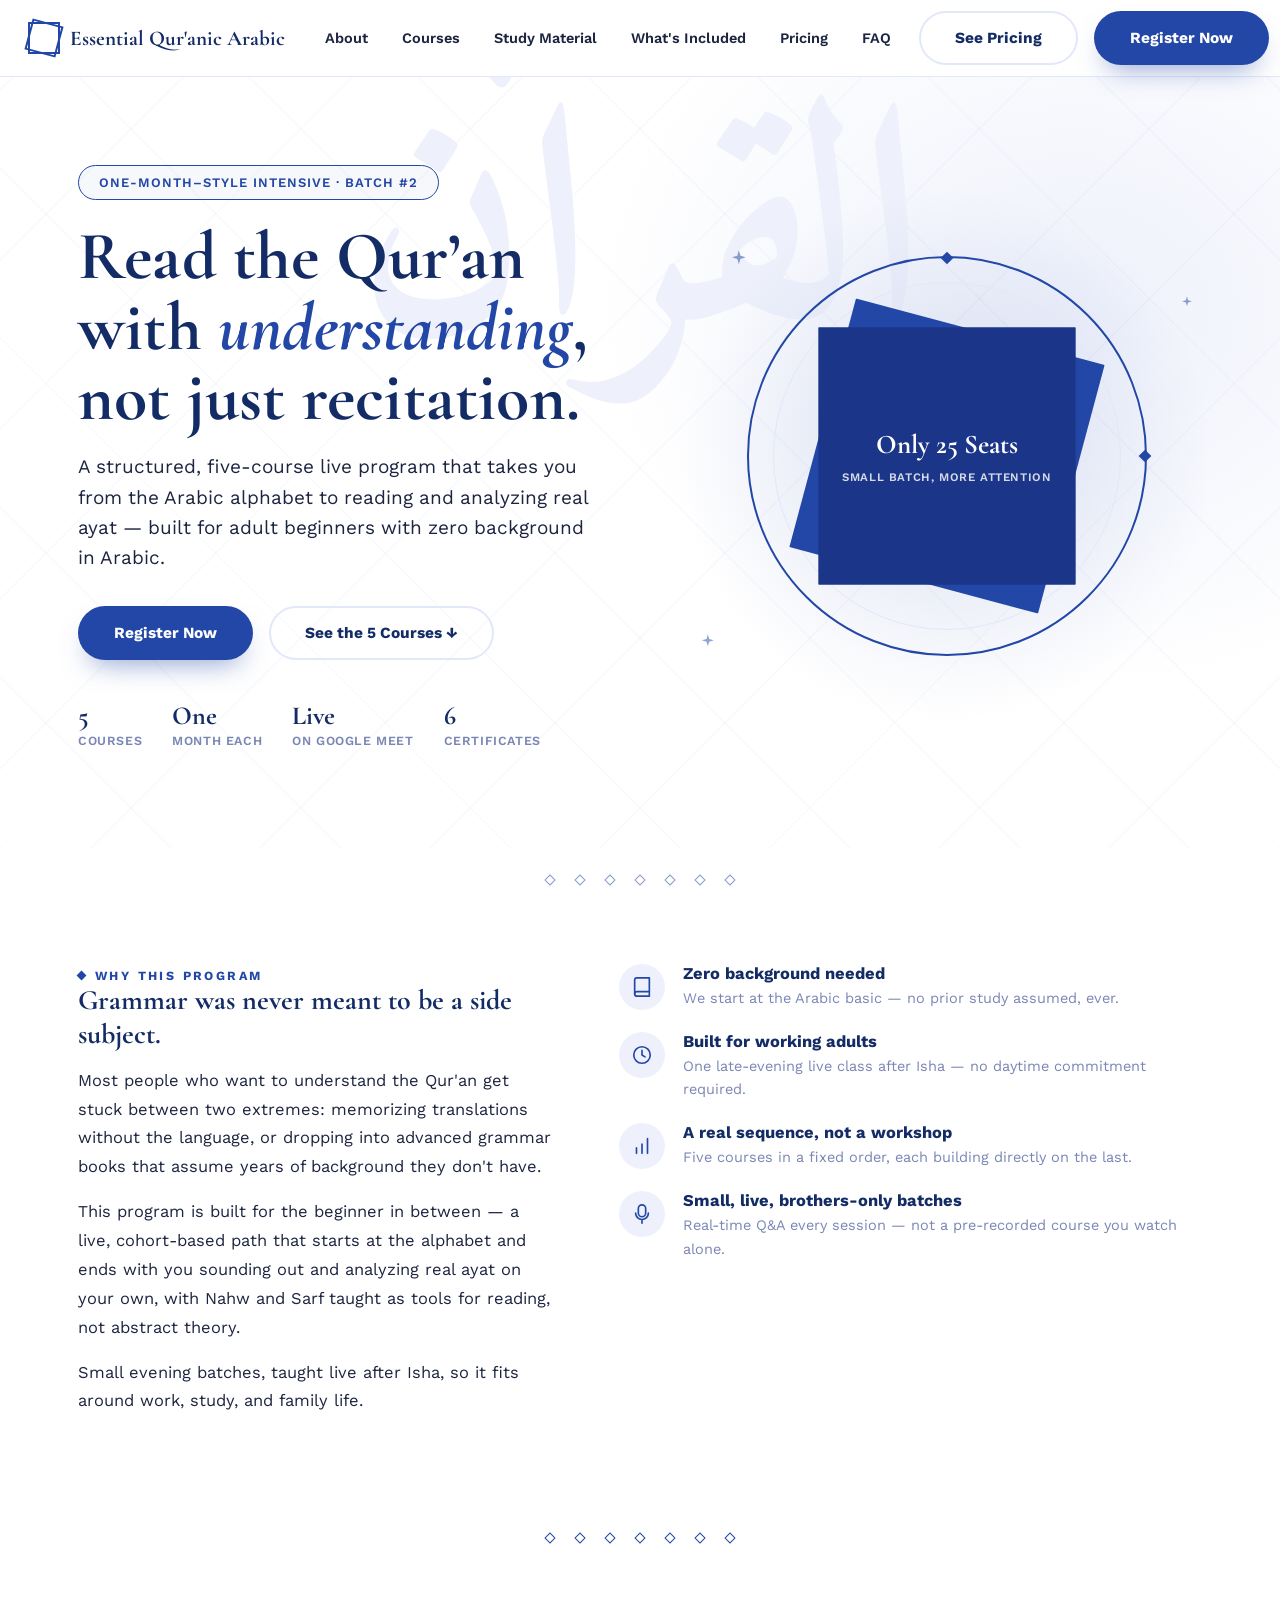
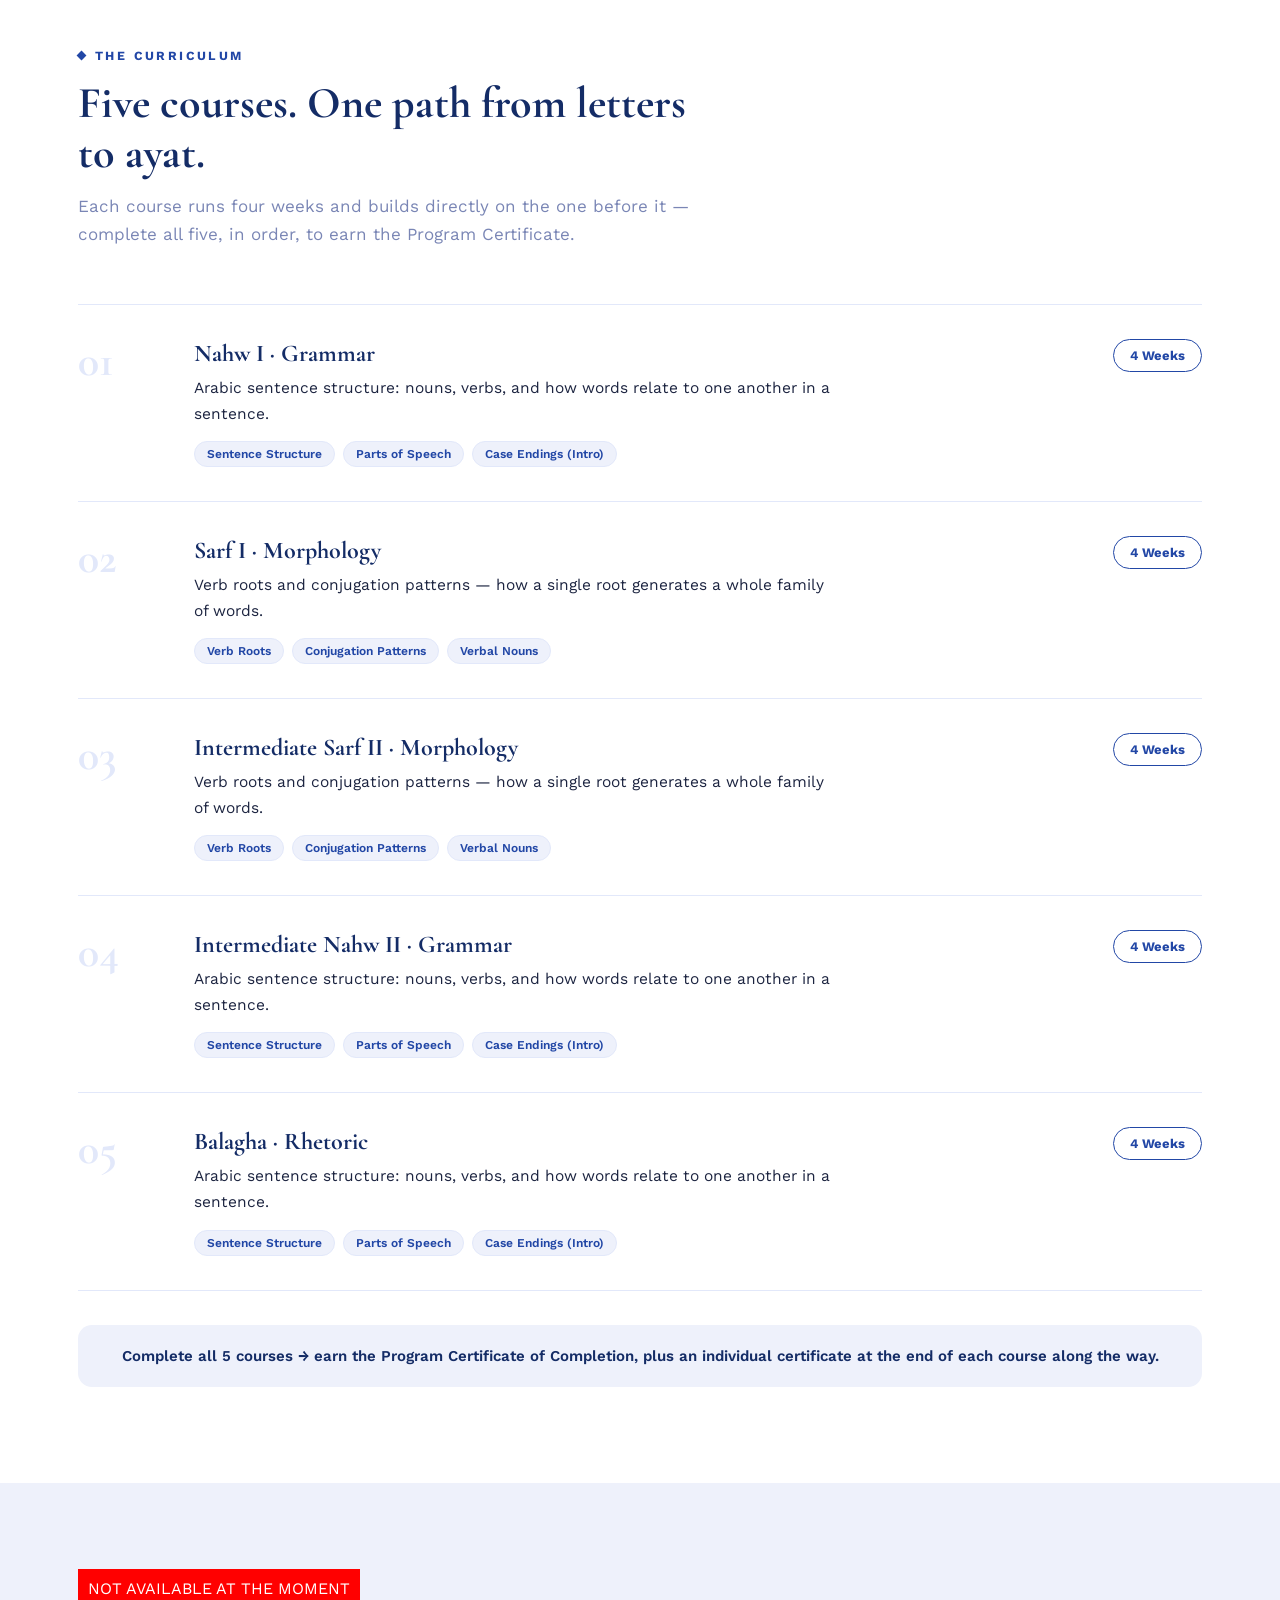
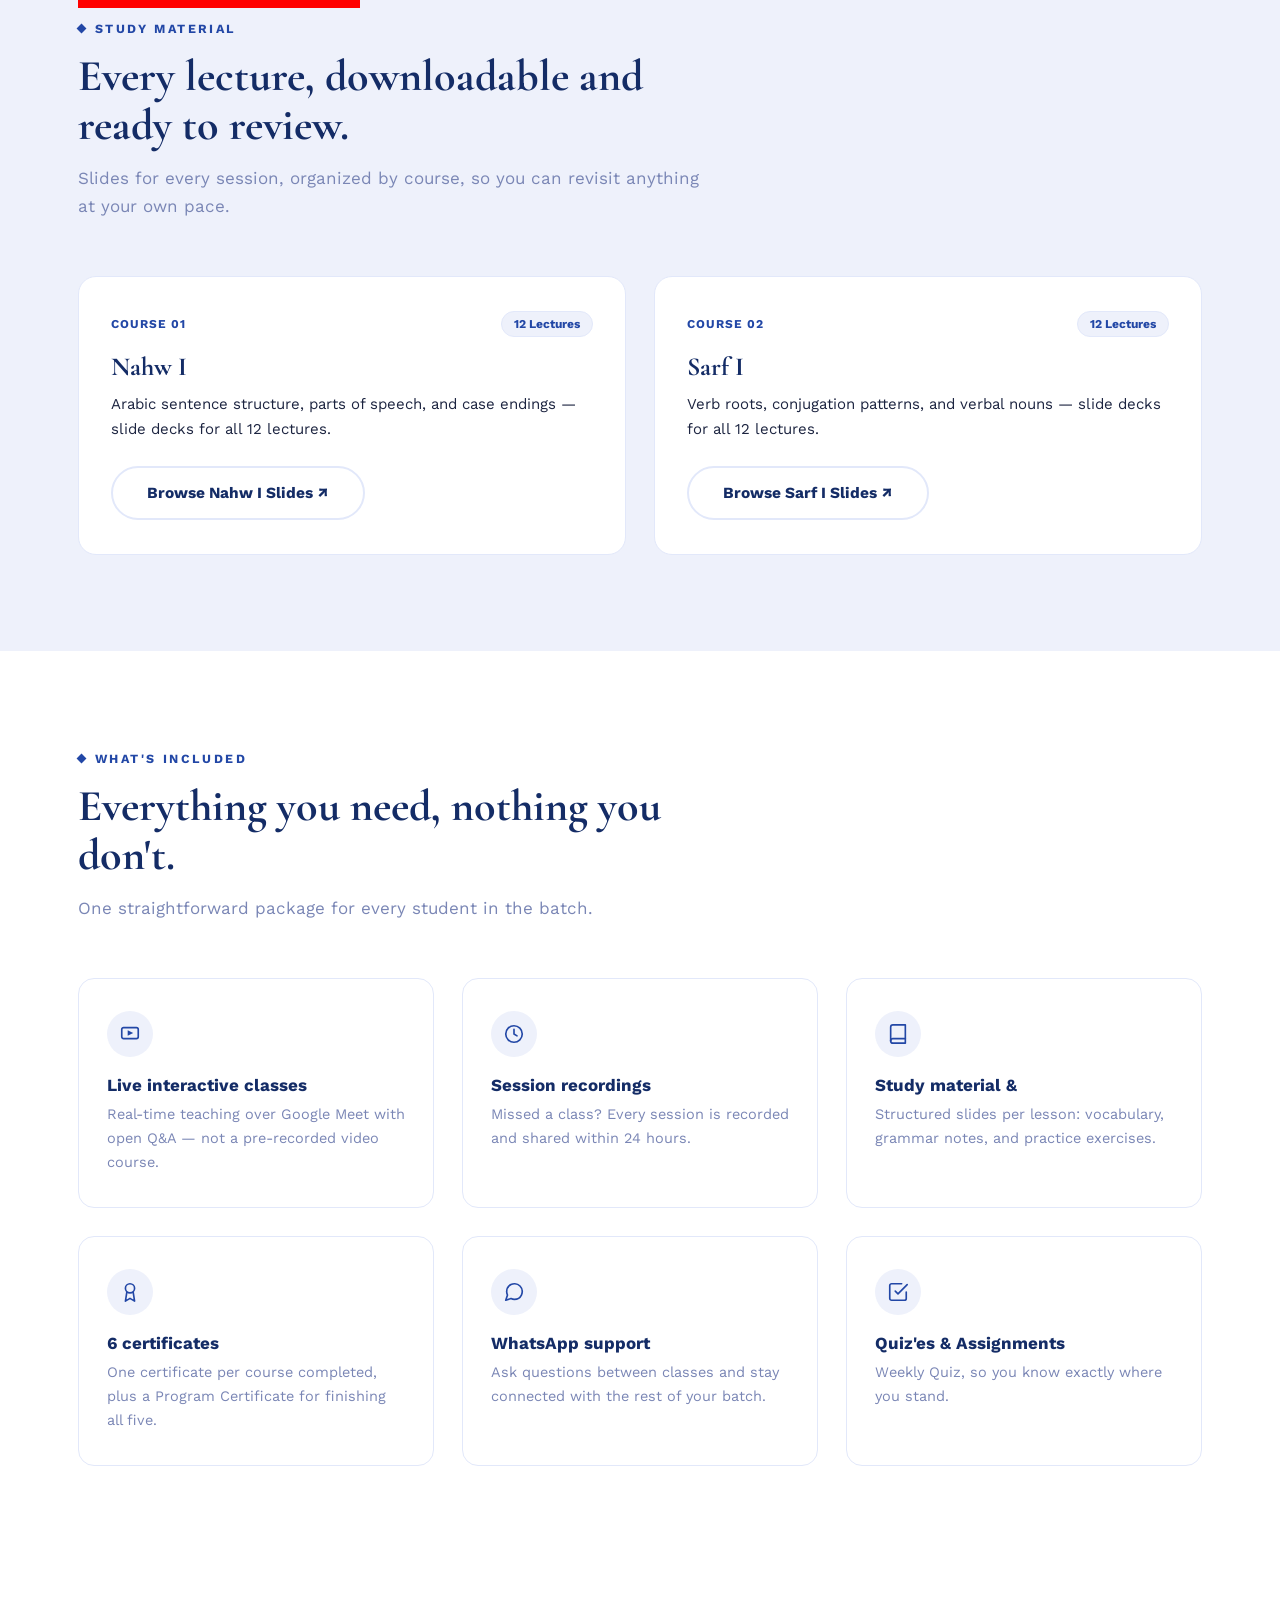
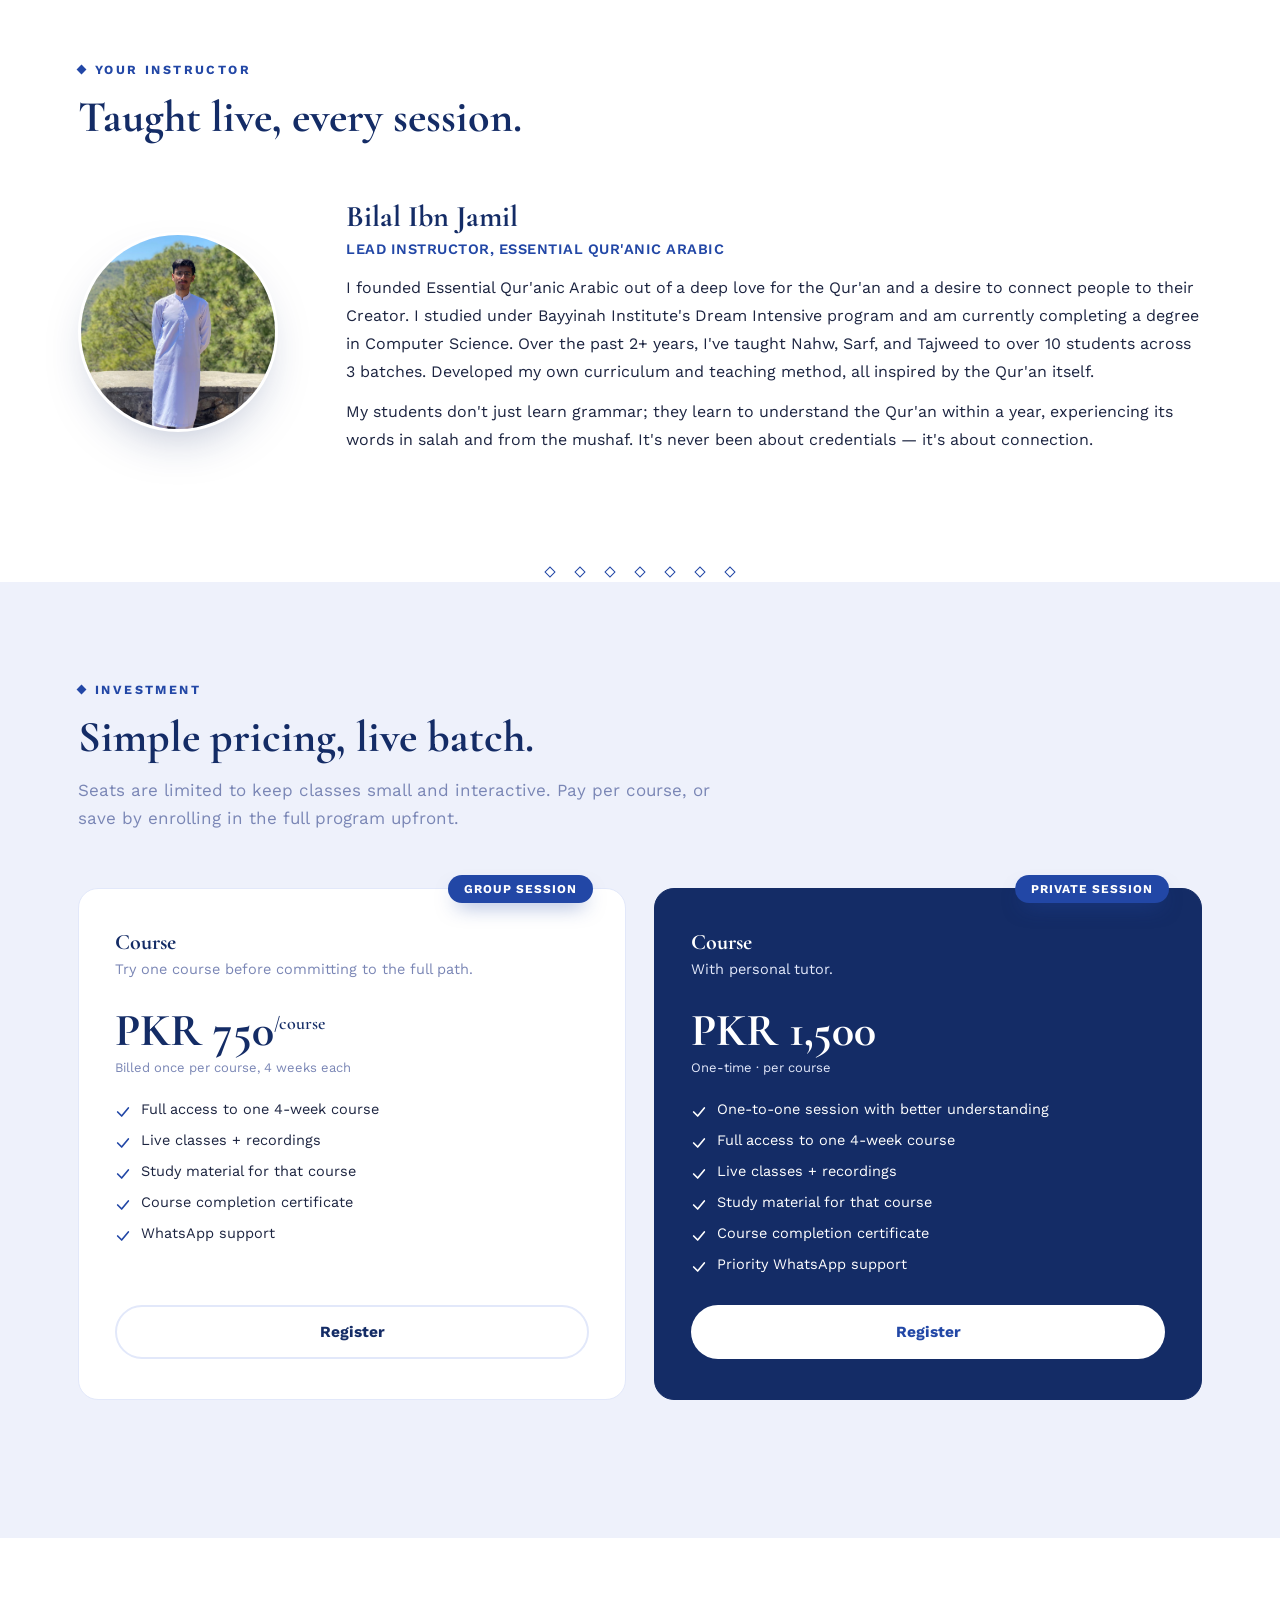
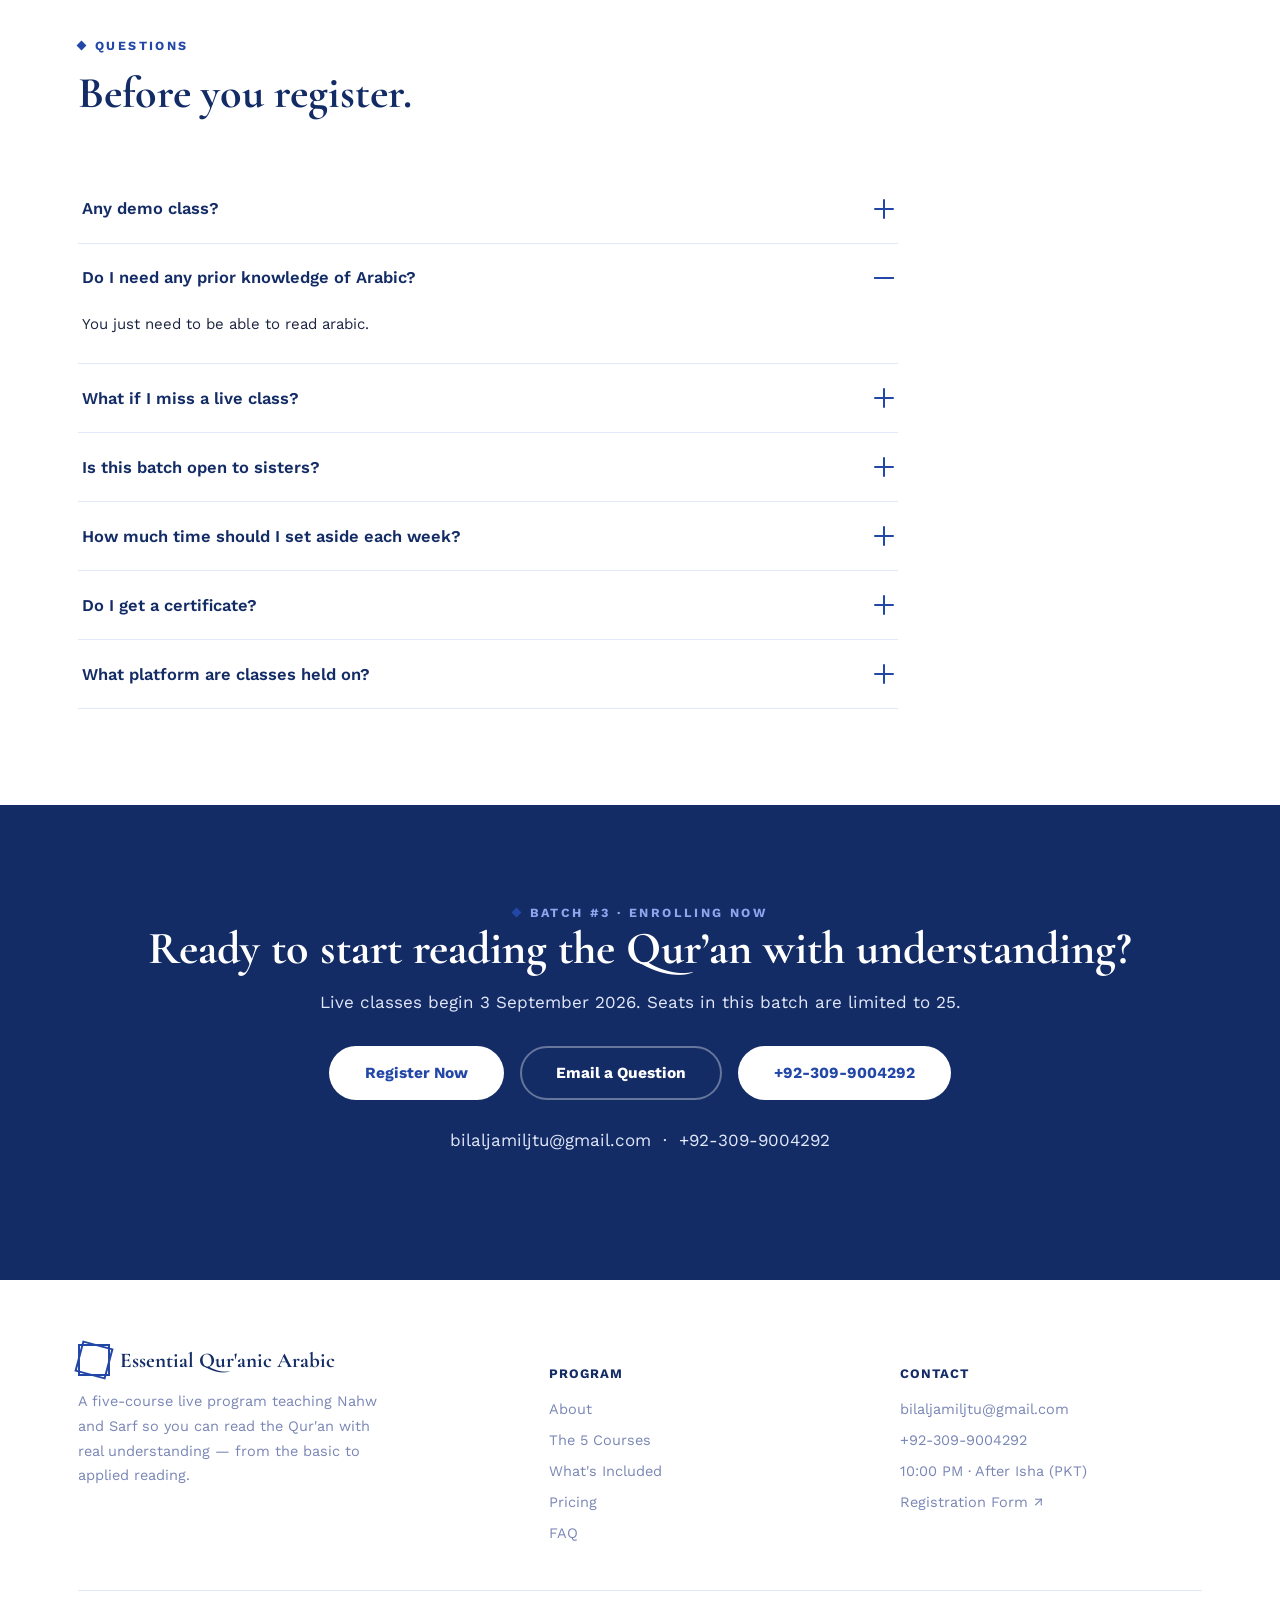
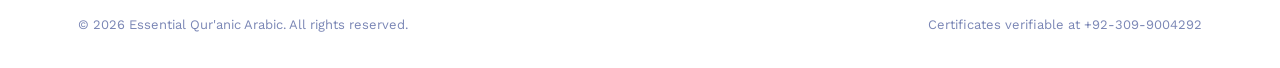
==== index.html @ d8ac1c14 "version 1.55" ====
<!doctype html>
<html lang="en">
<head>
<meta charset="UTF-8">
<meta name="viewport" content="width=device-width, initial-scale=1">
<title>Essential Qur'anic Arabic</title>
<meta name="description" content="A structured, five-course live program that takes adult beginners from the Arabic alphabet to reading and understanding the Qur'an. Nahw, Sarf, vocabulary, and applied reading — 10 weeks, brothers only, evening classes.">
<style>
@import url('https://fonts.googleapis.com/css2?family=Cormorant+Garamond:ital,wght@0,500;0,600;0,700;1,500;1,600&family=Work+Sans:wght@400;500;600;700;800&family=Amiri:wght@700&display=swap');

:root{
  --blue:#2247A6;
  --blue-hover:#1B3688;
  --blue-deep:#142C66;
  --blue-tint:#EEF1FB;
  --blue-tint2:#E2E8FA;
  --ink:#1C2440;
  --muted:#7A86B5;
  --white:#FFFFFF;

  --bg:#FFFFFF;
  --bg-soft:#EEF1FB;
  --border:#E2E8FA;
  --card:#FFFFFF;
  --heading:#142C66;
  --watermark:#EEF1FB;
  --nav-bg:rgba(255,255,255,.88);
  --texture:rgba(34,71,166,.05);

  --serif:'Cormorant Garamond', serif;
  --sans:'Work Sans', sans-serif;
  --arabic:'Amiri', serif;
  --maxw:1180px;
}

:root[data-theme="dark"]{
  --blue:#5B82E0;
  --blue-hover:#7398EA;
  --ink:#D7D9E3;
  --muted:#8B90A3;

  --bg:#16181F;
  --bg-soft:#1C1F29;
  --border:#2C303C;
  --card:#1C1F29;
  --heading:#F4F6FB;
  --watermark:rgba(255,255,255,.03);
  --nav-bg:rgba(20,22,28,.85);
  --texture:rgba(91,130,224,.08);
}

*, *::before, *::after{ box-sizing:border-box; }
html{ scroll-behavior:smooth; }
body{
  margin:0;
  font-family:var(--sans);
  color:var(--ink);
  background:var(--bg);
  -webkit-font-smoothing:antialiased;
  transition:background-color .35s ease, color .35s ease;
}
img,svg{ display:block; max-width:100%; }
a{ color:inherit; text-decoration:none; }
ul{ list-style:none; margin:0; padding:0; }
h1,h2,h3,h4{ font-family:var(--serif); font-weight:700; color:var(--heading); margin:0; }
p{ margin:0; }
.wrap{ max-width:var(--maxw); margin:0 auto; padding:0 28px; }
:focus-visible{ outline:2.5px solid var(--blue); outline-offset:3px; }

@media (prefers-reduced-motion: reduce){
  *{ animation-duration:0.01ms !important; animation-iteration-count:1 !important; transition-duration:0.01ms !important; scroll-behavior:auto !important; }
}

/* ---------- reveal-on-scroll ---------- */
.reveal{ opacity:0; transform:translateY(22px); transition:opacity .7s ease, transform .7s ease; }
.reveal.in{ opacity:1; transform:none; }

/* ---------- eyebrow / section labels ---------- */
.eyebrow{
  display:inline-flex; align-items:center; gap:10px;
  font-family:var(--sans); font-weight:700; font-size:12.5px;
  letter-spacing:2.4px; text-transform:uppercase; color:var(--blue);
}
.eyebrow::before{ content:''; width:7px; height:7px; background:var(--blue); transform:rotate(45deg); flex:0 0 auto; }

/* ---------- diamond divider chain (brand motif) ---------- */
.chain{ display:flex; justify-content:center; gap:22px; padding:6px 0; opacity:.55; }
.chain span{ width:8px; height:8px; border:1.4px solid var(--blue); transform:rotate(45deg); flex:0 0 auto; }

/* ---------- buttons ---------- */
.btn{
  display:inline-flex; align-items:center; justify-content:center; gap:8px;
  font-family:var(--sans); font-weight:700; font-size:15.5px;
  padding:16px 34px; border-radius:999px; cursor:pointer;
  border:2px solid transparent; transition:transform .18s ease, box-shadow .18s ease, background .18s ease, color .18s ease;
  white-space:nowrap;
}
.btn-primary{ background:var(--blue); color:var(--white); box-shadow:0 14px 28px -12px rgba(34,71,166,.55); }
.btn-primary:hover{ background:var(--blue-hover); transform:translateY(-2px); box-shadow:0 18px 34px -12px rgba(34,71,166,.65); }
.btn-ghost{ background:transparent; color:var(--heading); border-color:var(--border); }
.btn-ghost:hover{ border-color:var(--blue); background:var(--bg-soft); }
.btn-light{ background:var(--white); color:var(--blue); }
.btn-light:hover{ transform:translateY(-2px); box-shadow:0 14px 28px -12px rgba(0,0,0,.25); }

/* ---------- Kaaba icon (brand mark) ---------- */
.brand-mark{ width:32px; height:32px; position:relative; flex:0 0 auto; }
.brand-mark .sq{ position:absolute; inset:0; border:2px solid var(--blue); }
.brand-mark .sq.r{ transform:rotate(105deg); }

/* ---------- theme toggle ---------- */
.theme-toggle{
  position:relative; width:52px; height:28px; border-radius:999px; flex:0 0 auto;
  background:var(--bg-soft); border:1.5px solid var(--border); cursor:pointer; padding:0;
}
.theme-toggle .knob{
  position:absolute; top:2px; left:2px; width:20px; height:20px; border-radius:50%;
  background:var(--blue); transition:transform .25s ease, background .25s ease;
  display:flex; align-items:center; justify-content:center;
}
.theme-toggle .knob svg{ width:12px; height:12px; color:var(--white); }
:root[data-theme="dark"] .theme-toggle .knob{ transform:translateX(24px); }
.theme-toggle .icon-moon{ display:none; }
:root[data-theme="dark"] .theme-toggle .icon-sun{ display:none; }
:root[data-theme="dark"] .theme-toggle .icon-moon{ display:block; }

/* ================= NAV ================= */
.nav{
  position:sticky; top:0; z-index:100;
  background:var(--nav-bg); backdrop-filter:blur(10px);
  border-bottom:1px solid var(--border);
  transition:background-color .35s ease, border-color .35s ease;
}
.nav-inner{ display:flex; align-items:center; justify-content:space-between; gap:28px; height:76px; }
.brand{ display:flex; align-items:center; gap:10px; font-family:var(--serif); font-weight:700; font-size:21px; color:var(--heading); white-space:nowrap; flex:0 0 auto; }
.nav-links{ display:flex; align-items:center; gap:34px; margin-left:12px; }
.nav-links a{ font-weight:600; font-size:14.5px; color:var(--ink); position:relative; padding:4px 0; white-space:nowrap; flex:0 0 auto; }
.nav-links a::after{ content:''; position:absolute; left:0; right:100%; bottom:-2px; height:2px; background:var(--blue); transition:right .22s ease; }
.nav-links a:hover::after{ right:0; }
.nav-links a.red2::after {
  background: red; }

.nav-cta{ display:flex; align-items:center; gap:16px; }
.nav .wrap{ max-width:1320px; }
.nav-toggle{ display:none; }
.mobile-menu{ display:none; }

@media (max-width: 1120px){
  .nav-links{ display:none; }
  .nav-cta .btn-ghost{ display:none; }
  .nav-cta .btn-primary{ display:none; }
  .brand{ font-size:17px; }
  .brand-mark{ width:24px; height:24px; }
  .nav-toggle{
    display:flex; flex-direction:column; gap:5px; background:none; border:none; cursor:pointer; padding:8px;
  }
  .nav-toggle span{ width:22px; height:2px; background:var(--heading); }
  .mobile-menu{
    flex-direction:column; gap:2px; padding:10px 0 22px;
    border-top:1px solid var(--border);
  }
  .mobile-menu.open{ display:flex; }
  .mobile-menu a{ padding:12px 4px; font-weight:600; font-size:15px; border-bottom:1px solid var(--border); color:var(--ink); }
  .mobile-menu .btn{ margin-top:12px; width:100%; }
}

@media (max-width: 480px){
  .medallion-wrap{ height:250px; }
  .medallion{ width:220px; height:220px; }
  .nav-inner{ height:64px; }
}

/* ================= HERO ================= */
.hero{ position:relative; overflow:hidden; padding:88px 0 100px; }
.hero-bg{
  position:absolute; inset:0; z-index:-2;
  background:
    radial-gradient(ellipse 780px 620px at 84% 30%, var(--bg-soft) 0%, var(--bg) 62%),
    linear-gradient(180deg, var(--bg) 0%, var(--bg) 100%);
  transition:background-color .35s ease;
}
.hero-texture{
  position:absolute; inset:0; z-index:-1; opacity:.5;
  background-image:
    repeating-linear-gradient(45deg, var(--texture) 0 2px, transparent 2px 120px),
    repeating-linear-gradient(-45deg, var(--texture) 0 2px, transparent 2px 120px);
}
.hero-ar{
  position:absolute; top:2%; left:0; right:0; text-align:center; z-index:-1;
  font-family:var(--arabic); font-weight:700; font-size:min(24vw,300px);
  color:var(--watermark); user-select:none; pointer-events:none; line-height:1;
}
.hero-grid{ display:grid; grid-template-columns:1.05fr .95fr; gap:50px; align-items:center; }
.hero-pill{
  display:inline-flex; align-items:center; gap:10px; padding:9px 20px;
  border:1.5px solid var(--blue); border-radius:999px; background:rgba(34,71,166,.04);
  font-weight:600; font-size:13px; letter-spacing:1px; color:var(--blue); text-transform:uppercase;
}
.hero h1{ font-size:clamp(40px,5.6vw,68px); line-height:1.04; margin:22px 0 18px; letter-spacing:.2px; }
.hero h1 em{ font-style:italic; color:var(--blue); }
.hero-sub{ font-size:19px; line-height:1.6; color:var(--ink); max-width:520px; margin-bottom:32px; }
.hero-actions{ display:flex; gap:16px; flex-wrap:wrap; margin-bottom:40px; }
.hero-stats{ display:flex; gap:30px; flex-wrap:wrap; }
.hero-stats div{ display:flex; flex-direction:column; gap:2px; }
.hero-stats strong{ font-family:var(--serif); font-size:26px; color:var(--heading); }
.hero-stats span{ font-size:12.5px; color:var(--muted); font-weight:600; letter-spacing:.6px; text-transform:uppercase; }

/* ---- hero medallion (signature element) ---- */
.medallion-wrap{ position:relative; display:flex; align-items:center; justify-content:center; height:440px; }
.medallion{ position:relative; width:400px; height:400px; }
.med-glow{ position:absolute; inset:-70px; border-radius:50%; background:radial-gradient(circle, rgba(34,71,166,.14) 0%, rgba(34,71,166,0) 70%); }
.med-ring-outer{ position:absolute; inset:0; border-radius:50%; border:2.5px solid var(--blue); animation:spin 60s linear infinite; }
.med-ring-outer::before, .med-ring-outer::after{
  content:''; position:absolute; width:9px; height:9px; background:var(--blue); transform:translate(-50%,-50%) rotate(45deg);
}
.med-ring-outer::before{ top:0; left:50%; }
.med-ring-outer::after{ top:50%; left:100%; }
.med-ring-inner{ position:absolute; inset:26px; border-radius:50%; border:1.5px solid var(--border); }
.med-star{  position:absolute; inset:18px; }
.med-star .sq{ transform:rotate(60deg); position:absolute; inset:0; background:var(--blue); clip-path:polygon(50% 0%,100% 50%,50% 100%,0% 50%); }
.med-star .sq.r2{ transform:rotate(45deg); background-color: #1B3688; }
.med-badge{
  position:absolute; inset:0; z-index:2; display:flex; flex-direction:column; align-items:center; justify-content:center;
  text-align:center; padding:0 70px; pointer-events:none;
}
.med-badge-num{ font-family:var(--serif); font-weight:700; font-size:27px; color:#FFFFFF; line-height:1.18; }
.med-badge-sub{ font-family:var(--sans); font-weight:600; font-size:11.5px; letter-spacing:.6px; color:rgba(255,255,255,.82); margin-top:9px; text-transform:uppercase; }
.med-core{
  position:absolute; inset:64px; border-radius:50%; background:var(--blue-deep);
  border:3px solid var(--white); box-shadow:0 20px 45px -15px rgba(20,44,102,.5); overflow:hidden;
}
.crescent-outer{ position:absolute; width:40%; height:40%; border-radius:50%; background:var(--white); top:12.5%; left:49%; }
.crescent-cut{ position:absolute; width:40%; height:40%; border-radius:50%; background:var(--blue-deep); top:11%; left:59%; }
.med-book{ position:absolute; bottom:15%; left:50%; transform:translateX(-50%); width:65%; height:24%; }
.med-book .page{ position:absolute; top:0; width:50%; height:100%; background:var(--white); }
.med-book .page.left{ left:0; clip-path:polygon(100% 0%,100% 100%,8% 100%,0% 16%); }
.med-book .page.right{ right:0; background:var(--blue-tint2); clip-path:polygon(0% 0%,0% 100%,92% 100%,100% 16%); }
.med-book .spine{ position:absolute; left:50%; top:0; width:2px; height:100%; background:var(--blue-deep); transform:translateX(-50%); }
.med-book .ln{ position:absolute; height:1.6px; background:var(--blue); opacity:.5; }
@keyframes spin{ to{ transform:rotate(360deg); } }
.sparkle{ position:absolute; background:var(--blue); opacity:.5; clip-path:polygon(50% 0%,61% 39%,100% 50%,61% 61%,50% 100%,39% 61%,0% 50%,39% 39%); }

@media (max-width: 980px){
  .hero-grid{ grid-template-columns:1fr; }
  .medallion-wrap{ height:320px; order:-1; }
  .medallion{ width:280px; height:280px; }
  .med-book .ln{ display:none; }
  .med-badge{ padding:0 44px; }
  .med-badge-num{ font-size:19px; }
  .med-badge-sub{ font-size:9.5px; letter-spacing:.4px; }
  .hero{ padding:56px 0 70px; }
}

/* ================= SECTION SHELL ================= */
section{ padding:96px 0; scroll-margin-top:90px; }
.section-head{ max-width:640px; margin-bottom:56px; }
.section-head h2{ font-size:clamp(30px,3.6vw,44px); line-height:1.12; margin:16px 0 14px; }
.section-head p{ font-size:17px; line-height:1.65; color:var(--muted); }
.section-tint{ background:var(--bg-soft); transition:background-color .35s ease; }

/* ================= ABOUT / WHY ================= */
.about-grid{ display:grid; grid-template-columns:.9fr 1.1fr; gap:64px; align-items:start; }
.about-copy h3{ font-size:28px; margin-bottom:16px; }
.about-copy p{ color:var(--ink); font-size:16.5px; line-height:1.75; margin-bottom:16px; }
.feature-list{ display:grid; gap:22px; }
.feature{ display:flex; gap:18px; }
.feature-icon{
  flex:0 0 auto; width:46px; height:46px; border-radius:50%;
  background:var(--bg-soft); display:flex; align-items:center; justify-content:center;
}
.feature-icon svg{ width:22px; height:22px; }
.feature h4{ font-family:var(--sans); font-size:16.5px; font-weight:700; color:var(--heading); margin-bottom:4px; }
.feature p{ font-size:14.5px; color:var(--muted); line-height:1.6; }

@media (max-width:900px){ .about-grid{ grid-template-columns:1fr; gap:40px; } }

/* ================= COURSES ================= */
.course-list{ display:flex; flex-direction:column; border-top:1px solid var(--border); }
.course{
  display:grid; grid-template-columns:90px 1fr auto; gap:26px; align-items:start;
  padding:34px 0; border-bottom:1px solid var(--border);
}
.course-num{ font-family:var(--serif); font-weight:700; font-size:44px; color:var(--border); line-height:1; }
.course-body h3{ font-size:24px; margin-bottom:8px; }
.course-body p{ color:var(--ink); font-size:15.5px; line-height:1.65; max-width:640px; margin-bottom:14px; }
.tag-row{ display:flex; flex-wrap:wrap; gap:8px; }
.tag{ font-size:12px; font-weight:600; color:var(--blue); background:var(--bg-soft); border:1px solid var(--border); padding:5px 12px; border-radius:999px; }
.course-dur{ font-weight:700; font-size:13px; color:var(--blue); background:var(--card); border:1.5px solid var(--blue); padding:8px 16px; border-radius:999px; white-space:nowrap; height:fit-content; }
@media (max-width:700px){
  .course{ grid-template-columns:56px 1fr; }
  .course-num{ font-size:32px; }
  .course-dur{ grid-column:2; margin-top:8px; }
}
.course-note{
  margin-top:34px; text-align:center; padding:22px; border-radius:14px;
  background:var(--bg-soft); font-size:15px; color:var(--heading); font-weight:600;
}

/* ================= STUDY MATERIAL (teaser) ================= */
.study-grid{ display:grid; grid-template-columns:1fr 1fr; gap:28px; }
.study-card{
  padding:34px 32px; border-radius:18px; background:var(--card); border:1px solid var(--border);
  display:flex; flex-direction:column; transition:transform .2s ease, box-shadow .2s ease, background-color .35s ease;
}
.red {
  background-color: red;
  padding: 10px;
  color: white;
}
.study-card:hover{ transform:translateY(-4px); box-shadow:0 24px 44px -24px rgba(20,44,102,.28); }
.study-card-top{ display:flex; align-items:center; justify-content:space-between; margin-bottom:14px; }
.study-tag{ font-size:12px; font-weight:700; letter-spacing:1px; text-transform:uppercase; color:var(--blue); }
.study-count{ font-size:12px; font-weight:700; color:var(--blue); background:var(--bg-soft); border:1px solid var(--border); padding:5px 12px; border-radius:999px; }
.study-card h3{ font-size:26px; margin-bottom:10px; }
.study-card p{ color:var(--ink); font-size:15px; line-height:1.65; margin-bottom:24px; flex:1; }
.study-card .btn{ align-self:flex-start; }
@media (max-width:700px){ .study-grid{ grid-template-columns:1fr; } }

/* ================= INCLUDES ================= */
.includes-grid{ display:grid; grid-template-columns:repeat(3,1fr); gap:28px; }
.include-card{
  padding:32px 28px; border:1px solid var(--border); border-radius:16px; background:var(--card);
  transition:transform .2s ease, box-shadow .2s ease, border-color .2s ease, background-color .35s ease;
}
.include-card:hover{ transform:translateY(-4px); box-shadow:0 24px 44px -24px rgba(20,44,102,.28); border-color:var(--border); }
.include-card .feature-icon{ margin-bottom:18px; }
.include-card h4{ font-family:var(--sans); font-size:17px; font-weight:700; color:var(--heading); margin-bottom:8px; }
.include-card p{ font-size:14.5px; color:var(--muted); line-height:1.65; }
@media (max-width:900px){ .includes-grid{ grid-template-columns:1fr 1fr; } }
@media (max-width:560px){ .includes-grid{ grid-template-columns:1fr; } }

/* ================= INSTRUCTOR ================= */
.instructor{ display:grid; grid-template-columns:220px 1fr; gap:48px; align-items:center; }
.instructor-photo{
  width:220px; height:220px; border-radius:50%; background:var(--bg-soft);
  border:3px solid var(--card); box-shadow:0 20px 50px -20px rgba(20,44,102,.35);
  display:flex; align-items:center; justify-content:center; position:relative; flex:0 0 auto;
}
.instructor-photo svg{ width:96px; height:96px; color:var(--blue); }
.instructor-photo::after{
  content:''; position:absolute; inset:-3px; border-radius:50%; border:1.5px dashed var(--border);
}
.instructor h3{ font-size:30px; margin-bottom:6px; }
.instructor .role{ color:var(--blue); font-weight:600; font-size:14.5px; letter-spacing:.5px; text-transform:uppercase; margin-bottom:16px; display:block; }
.instructor p{ font-size:16px; line-height:1.75; color:var(--ink); margin-bottom:12px; }
@media (max-width:760px){ .instructor{ grid-template-columns:1fr; text-align:center; } .instructor-photo{ margin:0 auto; } }

/* ================= PRICING ================= */
.pricing-grid{ display:grid; grid-template-columns:1fr 1fr; gap:28px; }
.price-card{
  position:relative; padding:40px 36px; border-radius:20px; border:1.5px solid var(--border);
  display:flex; flex-direction:column; background:var(--card);
  transition:background-color .35s ease, border-color .35s ease;
}
.price-card.featured{ background:var(--blue-deep); border-color:var(--blue-deep); color:var(--white); }
.price-card.featured h3, .price-card.featured .price-amt{ color:var(--white); }
.price-badge{
  position:absolute; top:-14px; right:32px; background:var(--blue); color:var(--white);
  font-size:12px; font-weight:700; letter-spacing:1px; text-transform:uppercase;
  padding:7px 16px; border-radius:999px; box-shadow:0 10px 20px -8px rgba(34,71,166,.5);
}
.price-card h3{ font-size:22px; margin-bottom:6px; }
.price-card .price-desc{ color:var(--muted); font-size:14.5px; margin-bottom:24px; }
.price-card.featured .price-desc{ color:var(--blue-tint2); }
.price-amt{ font-family:var(--serif); font-size:46px; font-weight:700; color:var(--heading); margin-bottom:2px; }
.price-amt sup{ font-size:18px; font-weight:600; }
.price-per{ font-size:13px; color:var(--muted); margin-bottom:26px; }
.price-card.featured .price-per{ color:var(--blue-tint2); }
.price-list{ display:flex; flex-direction:column; gap:12px; margin-bottom:30px; flex:1; }
.price-list li{ display:flex; gap:10px; font-size:14.5px; align-items:flex-start; }
.price-list svg{ width:16px; height:16px; flex:0 0 auto; margin-top:3px; color:var(--blue); }
.price-card.featured .price-list svg{ color:var(--white); }
.pricing-note{ text-align:center; margin-top:26px; font-size:13.5px; color:var(--muted); }
@media (max-width:760px){ .pricing-grid{ grid-template-columns:1fr; } }

/* ================= FAQ ================= */
.faq-list{ max-width:820px; }
.faq-item{ border-bottom:1px solid var(--border); }
.faq-item summary{
  cursor:pointer; list-style:none; display:flex; align-items:center; justify-content:space-between; gap:20px;
  padding:24px 4px; font-family:var(--sans); font-weight:600; font-size:16.5px; color:var(--heading);
}
.faq-item summary::-webkit-details-marker{ display:none; }
.faq-plus{ position:relative; width:20px; height:20px; flex:0 0 auto; }
.faq-plus::before, .faq-plus::after{ content:''; position:absolute; background:var(--blue); border-radius:2px; }
.faq-plus::before{ width:100%; height:2px; top:50%; left:0; transform:translateY(-50%); }
.faq-plus::after{ width:2px; height:100%; left:50%; top:0; transform:translateX(-50%); transition:transform .25s ease; }
.faq-item[open] .faq-plus::after{ transform:translateX(-50%) rotate(90deg); }
.faq-item p{ padding:0 4px 26px; font-size:15px; line-height:1.7; color:var(--ink); max-width:680px; }

/* ================= FINAL CTA ================= */
.cta-band{ background:var(--blue-deep); color:var(--white); text-align:center; position:relative; overflow:hidden; }
.cta-band .hero-ar{ color:rgba(255,255,255,.05); }
.cta-band h2{ color:var(--white); font-size:clamp(30px,4vw,46px); margin-bottom:16px; }
.cta-band p{ color:var(--blue-tint2); font-size:17px; margin-bottom:34px; }
.cta-actions{ display:flex; gap:16px; justify-content:center; flex-wrap:wrap; margin-bottom:30px; }
.cta-meta{ font-size:13.5px; color:var(--blue-tint2); }
.instructor-photo {
  width: 200px;
  height: 200px;
  border-radius: 50%;
  overflow: hidden;
  flex-shrink: 0;
}

.instructor-photo img {
  width: 250%;
  height: 100%;
  object-fit: cover;
  object-position: 50% 0%; /* 0% = top, 50% = center horizontally */
  display: block;
}
/* ================= FOOTER ================= */
footer{ padding:64px 0 36px; }
.footer-grid{ display:grid; grid-template-columns:1.4fr 1fr 1fr; gap:48px; margin-bottom:48px; }
.footer-brand .brand{ margin-bottom:14px; }
.footer-brand p{ color:var(--muted); font-size:14.5px; line-height:1.7; max-width:320px; }
.footer-col h5{ font-size:13px; font-weight:700; letter-spacing:1px; text-transform:uppercase; color:var(--heading); margin-bottom:18px; }
.footer-col ul{ display:flex; flex-direction:column; gap:12px; }
.footer-col a, .footer-col span{ font-size:14.5px; color:var(--muted); }
.footer-col a:hover{ color:var(--blue); }
.footer-bottom{ border-top:1px solid var(--border); padding-top:26px; display:flex; justify-content:space-between; flex-wrap:wrap; gap:12px; font-size:13px; color:var(--muted); }
@media (max-width:800px){ .footer-grid{ grid-template-columns:1fr 1fr; } .footer-brand{ grid-column:1/-1; } }
</style>
</head>
<body>

<!-- ================= NAV ================= -->
<nav class="nav">
  <div class="wrap nav-inner">
    <a href="#" class="brand"><span class="brand-mark"><span class="sq"></span><span class="sq r"></span></span>Essential Qur'anic Arabic</a>
    <div class="nav-links">
      <a href="#about">About</a>
      <a href="#courses">Courses</a>
      <a href="study-material.html" class="red2" >Study Material</a>
      <a href="#includes">What's Included</a>
      <a href="#pricing">Pricing</a>
      <a href="#faq">FAQ</a>
    </div>
    <div class="nav-cta">
      <a href="#pricing" class="btn btn-ghost">See Pricing</a>
      <a href="https://forms.gle/2UCA8MqqVZhwpC8a7" target="_blank" rel="noopener" class="btn btn-primary">Register Now</a>
      <button class="theme-toggle" id="themeToggle" aria-label="Toggle dark mode">
        <span class="knob">
          <svg class="icon-sun" viewBox="0 0 24 24" fill="none" stroke="currentColor" stroke-width="2.5" stroke-linecap="round"><circle cx="12" cy="12" r="4"/><path d="M12 2v2M12 20v2M4.9 4.9l1.4 1.4M17.7 17.7l1.4 1.4M2 12h2M20 12h2M4.9 19.1l1.4-1.4M17.7 6.3l1.4-1.4"/></svg>
          <svg class="icon-moon" viewBox="0 0 24 24" fill="none" stroke="currentColor" stroke-width="2.5" stroke-linecap="round" stroke-linejoin="round"><path d="M21 12.79A9 9 0 1 1 11.21 3 7 7 0 0 0 21 12.79z"/></svg>
        </span>
      </button>
      <button class="nav-toggle" id="navToggle" aria-label="Open menu" aria-expanded="false" aria-controls="mobileMenu"><span></span><span></span><span></span></button>
    </div>
  </div>
  <div class="wrap mobile-menu" id="mobileMenu">
    <a href="#about">About</a>
    <a href="#courses">Courses</a>
    <a href="study-material.html" class="red2">Study Material</a>
    <a href="#includes">What's Included</a>
    <a href="#pricing">Pricing</a>
    <a href="#faq">FAQ</a>
    <a href="https://forms.gle/2UCA8MqqVZhwpC8a7" target="_blank" rel="noopener" class="btn btn-primary">Register Now</a>
  </div>
</nav>

<!-- ================= HERO ================= -->
<header class="hero">
  <div class="hero-bg"></div>
  <div class="hero-texture"></div>
  <div class="hero-ar">القرآن</div>
  <div class="wrap hero-grid">
    <div>
      <span class="hero-pill">One-Month–Style Intensive &middot; Batch #2</span>
      <h1>Read the Qur’an with <em>understanding</em>, not just recitation.</h1>
      <p class="hero-sub">A structured, five-course live program that takes you from the Arabic alphabet to reading and analyzing real ayat &mdash; built for adult beginners with zero background in Arabic.</p>
      <div class="hero-actions">
        <a href="https://forms.gle/2UCA8MqqVZhwpC8a7" target="_blank" rel="noopener" class="btn btn-primary">Register Now</a>
        <a href="#courses" class="btn btn-ghost">See the 5 Courses ↓</a>
      </div>
      <div class="hero-stats">
        <div><strong>5</strong><span>Courses</span></div>
        <div><strong>One</strong><span>Month each</span></div>
        <div><strong>Live</strong><span>On Google Meet</span></div>
        <div><strong>6</strong><span>Certificates</span></div>
      </div>
    </div>
    <div class="medallion-wrap">
      <div class="sparkle" style="width:14px;height:14px; top:14px; left:40px;"></div>
      <div class="sparkle" style="width:10px;height:10px; top:60px; right:10px;"></div>
      <div class="sparkle" style="width:12px;height:12px; bottom:30px; left:10px;"></div>
      <div class="medallion">
        <div class="med-glow"></div>
        <div class="med-ring-outer"></div>
        <div class="med-ring-inner"></div>
        <div class="med-star"><div class="sq"></div><div class="sq r2"></div></div>
        <div class="med-badge">
          <span class="med-badge-num">Only 25 Seats</span>
          <span class="med-badge-sub">Small Batch, More Attention</span>
        </div>
      </div>
    </div>
  </div>
</header>

<div class="chain reveal">
  <span></span><span></span><span></span><span></span><span></span><span></span><span></span>
</div>

<!-- ================= ABOUT ================= -->
<section id="about">
  <div class="wrap">
    <div class="about-grid">
      <div class="about-copy reveal">
        <span class="eyebrow">Why This Program</span>
        <h3>Grammar was never meant to be a side subject.</h3>
        <p>Most people who want to understand the Qur'an get stuck between two extremes: memorizing translations without the language, or dropping into advanced grammar books that assume years of background they don't have.</p>
        <p>This program is built for the beginner in between &mdash; a live, cohort-based path that starts at the alphabet and ends with you sounding out and analyzing real ayat on your own, with Nahw and Sarf taught as tools for reading, not abstract theory.</p>
        <p>Small evening batches, taught live after Isha, so it fits around work, study, and family life.</p>
      </div>
      <div class="feature-list reveal">
        <div class="feature">
          <div class="feature-icon"><svg viewBox="0 0 24 24" fill="none" stroke="#2247A6" stroke-width="1.8" stroke-linecap="round" stroke-linejoin="round"><path d="M4 19.5A2.5 2.5 0 0 1 6.5 17H20"/><path d="M6.5 2H20v20H6.5A2.5 2.5 0 0 1 4 19.5v-15A2.5 2.5 0 0 1 6.5 2z"/></svg></div>
          <div><h4>Zero background needed</h4><p>We start at the Arabic basic &mdash; no prior study assumed, ever.</p></div>
        </div>
        <div class="feature">
          <div class="feature-icon"><svg viewBox="0 0 24 24" fill="none" stroke="#2247A6" stroke-width="1.8" stroke-linecap="round" stroke-linejoin="round"><circle cx="12" cy="12" r="9"/><path d="M12 7v5l3.3 2"/></svg></div>
          <div><h4>Built for working adults</h4><p>One late-evening live class after Isha &mdash; no daytime commitment required.</p></div>
        </div>
        <div class="feature">
          <div class="feature-icon"><svg viewBox="0 0 24 24" fill="none" stroke="#2247A6" stroke-width="1.8" stroke-linecap="round" stroke-linejoin="round"><path d="M12 20V10M18 20V4M6 20v-6"/></svg></div>
          <div><h4>A real sequence, not a workshop</h4><p>Five courses in a fixed order, each building directly on the last.</p></div>
        </div>
        <div class="feature">
          <div class="feature-icon"><svg viewBox="0 0 24 24" fill="none" stroke="#2247A6" stroke-width="1.8" stroke-linecap="round" stroke-linejoin="round"><path d="M12 15a4 4 0 0 0 4-4V6a4 4 0 1 0-8 0v5a4 4 0 0 0 4 4z"/><path d="M19 11a7 7 0 0 1-14 0M12 19v3"/></svg></div>
          <div><h4>Small, live, brothers-only batches</h4><p>Real-time Q&amp;A every session &mdash; not a pre-recorded course you watch alone.</p></div>
        </div>
      </div>
    </div>
  </div>
</section>

<div class="chain reveal">
  <span></span><span></span><span></span><span></span><span></span><span></span><span></span>
</div>

<!-- ================= COURSES ================= -->
<section id="courses">
  <div class="wrap">
    <div class="section-head reveal">
      <span class="eyebrow">The Curriculum</span>
      <h2>Five courses. One path from letters to ayat.</h2>
      <p>Each course runs four weeks and builds directly on the one before it &mdash; complete all five, in order, to earn the Program Certificate.</p>
    </div>

    <div class="course-list">
      <div class="course reveal">
        <div class="course-num">01</div>
        <div class="course-body">
          <h3>Nahw I &middot; Grammar</h3>
          <p>Arabic sentence structure: nouns, verbs, and how words relate to one another in a sentence.</p>
          <div class="tag-row"><span class="tag">Sentence Structure</span><span class="tag">Parts of Speech</span><span class="tag">Case Endings (Intro)</span></div>
        </div>
        <div class="course-dur">4 Weeks</div>
      </div>

      <div class="course reveal">
        <div class="course-num">02</div>
        <div class="course-body">
          <h3>Sarf I &middot; Morphology</h3>
          <p>Verb roots and conjugation patterns &mdash; how a single root generates a whole family of words.</p>
          <div class="tag-row"><span class="tag">Verb Roots</span><span class="tag">Conjugation Patterns</span><span class="tag">Verbal Nouns</span></div>
        </div>

        <div class="course-dur">4 Weeks</div>
      </div>

      <div class="course reveal">
        <div class="course-num">03</div>
        <div class="course-body">
          <h3>Intermediate Sarf II &middot; Morphology</h3>
          <p>Verb roots and conjugation patterns &mdash; how a single root generates a whole family of words.</p>
          <div class="tag-row"><span class="tag">Verb Roots</span><span class="tag">Conjugation Patterns</span><span class="tag">Verbal Nouns</span></div>
        </div>
        <div class="course-dur">4 Weeks</div>
      </div>

      <div class="course reveal">
        <div class="course-num">04</div>
        <div class="course-body">
          <h3>Intermediate Nahw II &middot; Grammar</h3>
          <p>Arabic sentence structure: nouns, verbs, and how words relate to one another in a sentence.</p>
          <div class="tag-row"><span class="tag">Sentence Structure</span><span class="tag">Parts of Speech</span><span class="tag">Case Endings (Intro)</span></div>
        </div>          
        <div class="course-dur">4 Weeks</div>
      </div>

      <div class="course reveal">
        <div class="course-num">05</div>
        <div class="course-body">
          <h3>Balagha &middot; Rhetoric</h3>
          <p>Arabic sentence structure: nouns, verbs, and how words relate to one another in a sentence.</p>
          <div class="tag-row"><span class="tag">Sentence Structure</span><span class="tag">Parts of Speech</span><span class="tag">Case Endings (Intro)</span></div>
        </div>          
        <div class="course-dur">4 Weeks</div>
      </div>
    </div>

    <div class="course-note reveal">Complete all 5 courses &rarr; earn the Program Certificate of Completion, plus an individual certificate at the end of each course along the way.</div>
  </div>
</section>

<!-- ================= STUDY MATERIAL (teaser) ================= -->
<section id="study-material" class="section-tint">
  <div class="wrap">
    <div class="section-head reveal">
      <span class="red">NOT AVAILABLE AT THE MOMENT</span>
      <BR></BR>
      <span class="eyebrow">Study Material </span>
      <h2>Every lecture, downloadable and ready to review.</h2>
      <p>Slides for every session, organized by course, so you can revisit anything at your own pace.</p>
    </div>
    <div class="study-grid">
      <div class="study-card reveal">
        <div class="study-card-top">
          <span class="study-tag">Course 01</span>
          <span class="study-count">12 Lectures</span>
        </div>
        <h3>Nahw I</h3>
        <p>Arabic sentence structure, parts of speech, and case endings &mdash; slide decks for all 12 lectures.</p>
        <a href="study-material.html#nahw-i" class="btn btn-ghost">Browse Nahw I Slides ↗</a>
      </div>
      <div class="study-card reveal">
        <div class="study-card-top">
          <span class="study-tag">Course 02</span>
          <span class="study-count">12 Lectures</span>
        </div>
        <h3>Sarf I</h3>
        <p>Verb roots, conjugation patterns, and verbal nouns &mdash; slide decks for all 12 lectures.</p>
        <a href="study-material.html#sarf-i" class="btn btn-ghost">Browse Sarf I Slides ↗</a>
      </div>
    </div>
  </div>
</section>

<!-- ================= WHAT'S INCLUDED ================= -->
<section id="includes">
  <div class="wrap">
    <div class="section-head reveal">
      <span class="eyebrow">What's Included</span>
      <h2>Everything you need, nothing you don't.</h2>
      <p>One straightforward package for every student in the batch.</p>
    </div>
    <div class="includes-grid">
      <div class="include-card reveal">
        <div class="feature-icon"><svg viewBox="0 0 24 24" fill="none" stroke="#2247A6" stroke-width="1.8" stroke-linecap="round" stroke-linejoin="round"><rect x="3" y="5" width="18" height="12" rx="2"/><path d="M9.5 14V8l6 3-6 3z" fill="#2247A6" stroke="none"/></svg></div>
        <h4>Live interactive classes</h4>
        <p>Real-time teaching over Google Meet with open Q&amp;A &mdash; not a pre-recorded video course.</p>
      </div>
      <div class="include-card reveal">
        <div class="feature-icon"><svg viewBox="0 0 24 24" fill="none" stroke="#2247A6" stroke-width="1.8" stroke-linecap="round" stroke-linejoin="round"><circle cx="12" cy="12" r="9"/><path d="M12 7v5l3.3 2"/></svg></div>
        <h4>Session recordings</h4>
        <p>Missed a class? Every session is recorded and shared within 24 hours.</p>
      </div>
      <div class="include-card reveal">
        <div class="feature-icon"><svg viewBox="0 0 24 24" fill="none" stroke="#2247A6" stroke-width="1.8" stroke-linecap="round" stroke-linejoin="round"><path d="M4 19.5A2.5 2.5 0 0 1 6.5 17H20"/><path d="M6.5 2H20v20H6.5A2.5 2.5 0 0 1 4 19.5v-15A2.5 2.5 0 0 1 6.5 2z"/></svg></div>
        <h4>Study material &amp; </h4>
        <p>Structured slides per lesson: vocabulary, grammar notes, and practice exercises.</p>
      </div>
      <div class="include-card reveal">
        <div class="feature-icon"><svg viewBox="0 0 24 24" fill="none" stroke="#2247A6" stroke-width="1.8" stroke-linecap="round" stroke-linejoin="round"><circle cx="12" cy="8" r="5"/><path d="M8.5 12.5 7 22l5-3 5 3-1.5-9.5"/></svg></div>
        <h4>6 certificates</h4>
        <p>One certificate per course completed, plus a Program Certificate for finishing all five.</p>
      </div>
      <div class="include-card reveal">
        <div class="feature-icon"><svg viewBox="0 0 24 24" fill="none" stroke="#2247A6" stroke-width="1.8" stroke-linecap="round" stroke-linejoin="round"><path d="M21 11.5a8.38 8.38 0 0 1-.9 3.8 8.5 8.5 0 0 1-7.6 4.7 8.38 8.38 0 0 1-3.8-.9L3 21l1.9-5.7a8.38 8.38 0 0 1-.9-3.8 8.5 8.5 0 0 1 4.7-7.6 8.38 8.38 0 0 1 3.8-.9h.5a8.48 8.48 0 0 1 8 8v.5z"/></svg></div>
        <h4>WhatsApp support</h4>
        <p>Ask questions between classes and stay connected with the rest of your batch.</p>
      </div>
      <div class="include-card reveal">
        <div class="feature-icon"><svg viewBox="0 0 24 24" fill="none" stroke="#2247A6" stroke-width="1.8" stroke-linecap="round" stroke-linejoin="round"><path d="M9 11l3 3L22 4"/><path d="M21 12v7a2 2 0 0 1-2 2H5a2 2 0 0 1-2-2V5a2 2 0 0 1 2-2h11"/></svg></div>
        <h4>Quiz'es &amp; Assignments</h4>
        <p>Weekly Quiz, so you know exactly where you stand.</p>
      </div>
    </div>
  </div>
</section>

<!-- ================= INSTRUCTOR ================= -->
<section id="instructor">
  <div class="wrap">
    <div class="section-head reveal">
      <span class="eyebrow">Your Instructor</span>
      <h2>Taught live, every session.</h2>
    </div>
    <div class="instructor reveal">
      <div class="instructor-photo">
        <img src="profile-pic.png" alt="profile-pic">
      </div>
      <div>
        <h3>Bilal Ibn Jamil</h3>
        <span class="role">Lead Instructor, Essential Qur'anic Arabic</span>
        <p>I founded Essential Qur'anic Arabic out of a deep love for the Qur'an and a desire to connect people to their Creator.
           I studied under Bayyinah Institute's Dream Intensive program and am currently completing a degree in Computer Science.
           Over the past 2+ years, I've taught Nahw, Sarf, and Tajweed to over 10 students across 3 batches.
           Developed my own curriculum and teaching method, all inspired by the Qur'an itself.
           </p>
        <p>My students don't just learn grammar; they learn to understand the Qur'an within a year, experiencing its words in salah and from the mushaf.
           It's never been about credentials — it's about connection.</p>
      </div>
    </div>
  </div>
</section>

<div class="chain reveal">
  <span></span><span></span><span></span><span></span><span></span><span></span><span></span>
</div>

<!-- ================= PRICING ================= -->
<section id="pricing" class="section-tint">
  <div class="wrap">
    <div class="section-head reveal">
      <span class="eyebrow">Investment</span>
      <h2>Simple pricing, live batch.</h2>
      <p>Seats are limited to keep classes small and interactive. Pay per course, or save by enrolling in the full program upfront.</p>
    </div>

    <div class="pricing-grid">
      <div class="price-card reveal">
        <span class="price-badge">Group session</span>
        <h3>Course</h3>
        <p class="price-desc">Try one course before committing to the full path.</p>
        <div class="price-amt">PKR 750<sup>/course</sup></div>
        <p class="price-per">Billed once per course, 4 weeks each</p>
        <ul class="price-list">
          <li><svg viewBox="0 0 24 24" fill="none" stroke="currentColor" stroke-width="2.5" stroke-linecap="round" stroke-linejoin="round"><polyline points="4 12 10 18 20 6"/></svg>Full access to one 4-week course</li>
          <li><svg viewBox="0 0 24 24" fill="none" stroke="currentColor" stroke-width="2.5" stroke-linecap="round" stroke-linejoin="round"><polyline points="4 12 10 18 20 6"/></svg>Live classes + recordings</li>
          <li><svg viewBox="0 0 24 24" fill="none" stroke="currentColor" stroke-width="2.5" stroke-linecap="round" stroke-linejoin="round"><polyline points="4 12 10 18 20 6"/></svg>Study material for that course</li>
          <li><svg viewBox="0 0 24 24" fill="none" stroke="currentColor" stroke-width="2.5" stroke-linecap="round" stroke-linejoin="round"><polyline points="4 12 10 18 20 6"/></svg>Course completion certificate</li>
          <li><svg viewBox="0 0 24 24" fill="none" stroke="currentColor" stroke-width="2.5" stroke-linecap="round" stroke-linejoin="round"><polyline points="4 12 10 18 20 6"/></svg>WhatsApp support</li>
        </ul>
        <a href="https://forms.gle/2UCA8MqqVZhwpC8a7" target="_blank" rel="noopener" class="btn btn-ghost">Register</a>
      </div>

      <div class="price-card featured reveal">
        <span class="price-badge">Private session</span>
        <h3>Course</h3>
        <p class="price-desc">With personal tutor.</p>
        <div class="price-amt">PKR 1,500</div>
        <p class="price-per">One-time &middot; per course</p>
        <ul class="price-list">
          <li><svg viewBox="0 0 24 24" fill="none" stroke="currentColor" stroke-width="2.5" stroke-linecap="round" stroke-linejoin="round"><polyline points="4 12 10 18 20 6"/></svg>One-to-one session with better understanding</li>
          <li><svg viewBox="0 0 24 24" fill="none" stroke="currentColor" stroke-width="2.5" stroke-linecap="round" stroke-linejoin="round"><polyline points="4 12 10 18 20 6"/></svg>Full access to one 4-week course</li>
          <li><svg viewBox="0 0 24 24" fill="none" stroke="currentColor" stroke-width="2.5" stroke-linecap="round" stroke-linejoin="round"><polyline points="4 12 10 18 20 6"/></svg>Live classes + recordings</li>
          <li><svg viewBox="0 0 24 24" fill="none" stroke="currentColor" stroke-width="2.5" stroke-linecap="round" stroke-linejoin="round"><polyline points="4 12 10 18 20 6"/></svg>Study material for that course</li>
          <li><svg viewBox="0 0 24 24" fill="none" stroke="currentColor" stroke-width="2.5" stroke-linecap="round" stroke-linejoin="round"><polyline points="4 12 10 18 20 6"/></svg>Course completion certificate</li>
          <li><svg viewBox="0 0 24 24" fill="none" stroke="currentColor" stroke-width="2.5" stroke-linecap="round" stroke-linejoin="round"><polyline points="4 12 10 18 20 6"/></svg>Priority WhatsApp support</li>
        </ul>
        <a href="https://forms.gle/2UCA8MqqVZhwpC8a7" target="_blank" rel="noopener" class="btn btn-light">Register</a>
      </div>
    </div>
    <p class="pricing-note reveal">Fee waiver available for deserving students only. Contact us before registering if you have questions about pricing.</p>
  </div>
</section>

<!-- ================= FAQ ================= -->
<section id="faq">
  <div class="wrap">
    <div class="section-head reveal">
      <span class="eyebrow">Questions</span>
      <h2>Before you register.</h2>
    </div>
    <div class="faq-list reveal">
      <details class="faq-item">
        <summary>Any demo class?<span class="faq-plus"></span></summary>
        <p>1st Session will be available for everybody to join, if you want to see if it's the right fit for you. Charges will only apply afterward, if the student wants to continue further.</p>
      </details>
      <details class="faq-item" open>
        <summary>Do I need any prior knowledge of Arabic?<span class="faq-plus"></span></summary>
        <p>You just need to be able to read arabic.</p>
      </details>
      <details class="faq-item">
        <summary>What if I miss a live class?<span class="faq-plus"></span></summary>
        <p>Every session is recorded and shared in the batch WhatsApp group within 24 hours, so you never fall behind because of a missed class.</p>
      </details>
      <details class="faq-item">
        <summary>Is this batch open to sisters?<span class="faq-plus"></span></summary>
        <p>This batch is brothers only. Sister's batch availability will depends on quantity of sisters applied</p>
      </details>
      <details class="faq-item">
        <summary>How much time should I set aside each week?<span class="faq-plus"></span></summary>
        <p>Plan for one live class plus roughly 1–2 hours of homework and review per week &mdash; more if you want to move faster than the pace of the group.</p>
      </details>
      <details class="faq-item">
        <summary>Do I get a certificate?<span class="faq-plus"></span></summary>
        <p>Yes &mdash; a certificate for each of the 5 courses you complete, plus a separate Program Certificate once all five are finished.</p>
      </details>
      <details class="faq-item">
        <summary>What platform are classes held on?<span class="faq-plus"></span></summary>
        <p>Live, interactive classes on Zoom at 10:00 PM (After Isha, Pakistan Standard Time). A link is shared in the WhatsApp group before each session.</p>
      </details>

    </div>
  </div>
</section>

<!-- ================= FINAL CTA ================= -->
<section class="cta-band">
  <div class="hero-ar">القرآن</div>
  <div class="wrap">
    <span class="eyebrow" style="color:#8FA6EE;">Batch #3 &middot; Enrolling Now</span>
    <h2>Ready to start reading the Qur’an with understanding?</h2>
    <p>Live classes begin 3 September 2026. Seats in this batch are limited to 25.</p>
    <div class="cta-actions">
      <a href="https://forms.gle/2UCA8MqqVZhwpC8a7" target="_blank" rel="noopener" class="btn btn-light">Register Now</a>
      <a href="mailto:bilaljamiljtu@gmail.com" class="btn btn-ghost" style="border-color:rgba(255,255,255,.35); color:#fff;">Email a Question</a>
      <a href="tel:+923099004292" class="btn btn-light">+92-309-9004292</a>
    </div>
    <p class="cta-meta">bilaljamiljtu@gmail.com &nbsp;&middot;&nbsp; +92‑309‑9004292</p>
  </div>
</section>

<!-- ================= FOOTER ================= -->
<footer>
  <div class="wrap">
    <div class="footer-grid">
      <div class="footer-brand reveal">
        <a href="#" class="brand"><span class="brand-mark"><span class="sq"></span><span class="sq r"></span></span>Essential Qur'anic Arabic</a>
        <p>A five-course live program teaching Nahw and Sarf so you can read the Qur'an with real understanding &mdash; from the basic to applied reading.</p>
      </div>
      <div class="footer-col reveal">
        <h5>Program</h5>
        <ul>
          <li><a href="#about">About</a></li>
          <li><a href="#courses">The 5 Courses</a></li>
          <li><a href="#includes">What's Included</a></li>
          <li><a href="#pricing">Pricing</a></li>
          <li><a href="#faq">FAQ</a></li>
        </ul>
      </div>
      <div class="footer-col reveal">
        <h5>Contact</h5>
        <ul>
          <li><a href="mailto:bilaljamiljtu@gmail.com">bilaljamiljtu@gmail.com</a></li>
          <li><a href="tel:+923099004292">+92-309-9004292</a></li>
          <li><span>10:00 PM &middot; After Isha (PKT)</span></li>
          <li><a href="https://forms.gle/2UCA8MqqVZhwpC8a7" target="_blank" rel="noopener">Registration Form ↗</a></li>
        </ul>
      </div>
    </div>
    <div class="footer-bottom">
      <span>&copy; <span id="year"></span> Essential Qur'anic Arabic. All rights reserved.</span>
      <span>Certificates verifiable at <a href="tel:+923099004292">+92-309-9004292</a> </span>
    </div>
  </div>
</footer>

<script>
  // theme toggle (dark / light)
  (function(){
    var root = document.documentElement;
    var btn = document.getElementById('themeToggle');
    var saved = localStorage.getItem('eqa-theme');
    var prefersDark = window.matchMedia('(prefers-color-scheme: dark)').matches;
    setTheme(saved || (prefersDark ? 'dark' : 'light'));
    btn.addEventListener('click', function(){
      setTheme(root.getAttribute('data-theme') === 'dark' ? 'light' : 'dark');
    });
    function setTheme(t){
      root.setAttribute('data-theme', t);
      localStorage.setItem('eqa-theme', t);
      btn.setAttribute('aria-pressed', t === 'dark' ? 'true' : 'false');
    }
  })();

  // mobile menu toggle
  var toggle = document.getElementById('navToggle');
  var menu = document.getElementById('mobileMenu');
  toggle.addEventListener('click', function(){
    var open = menu.classList.toggle('open');
    toggle.setAttribute('aria-expanded', open ? 'true' : 'false');
  });
  menu.querySelectorAll('a').forEach(function(a){
    a.addEventListener('click', function(){ menu.classList.remove('open'); toggle.setAttribute('aria-expanded','false'); });
  });

  // footer year
  document.getElementById('year').textContent = new Date().getFullYear();

  // scroll reveal
  var els = document.querySelectorAll('.reveal');
  if('IntersectionObserver' in window){
    var io = new IntersectionObserver(function(entries){
      entries.forEach(function(e){
        if(e.isIntersecting){ e.target.classList.add('in'); io.unobserve(e.target); }
      });
    }, { threshold:0.12, rootMargin:'0px 0px -60px 0px' });
    els.forEach(function(el){ io.observe(el); });
  } else {
    els.forEach(function(el){ el.classList.add('in'); });
  }
</script>
</body>
</html>
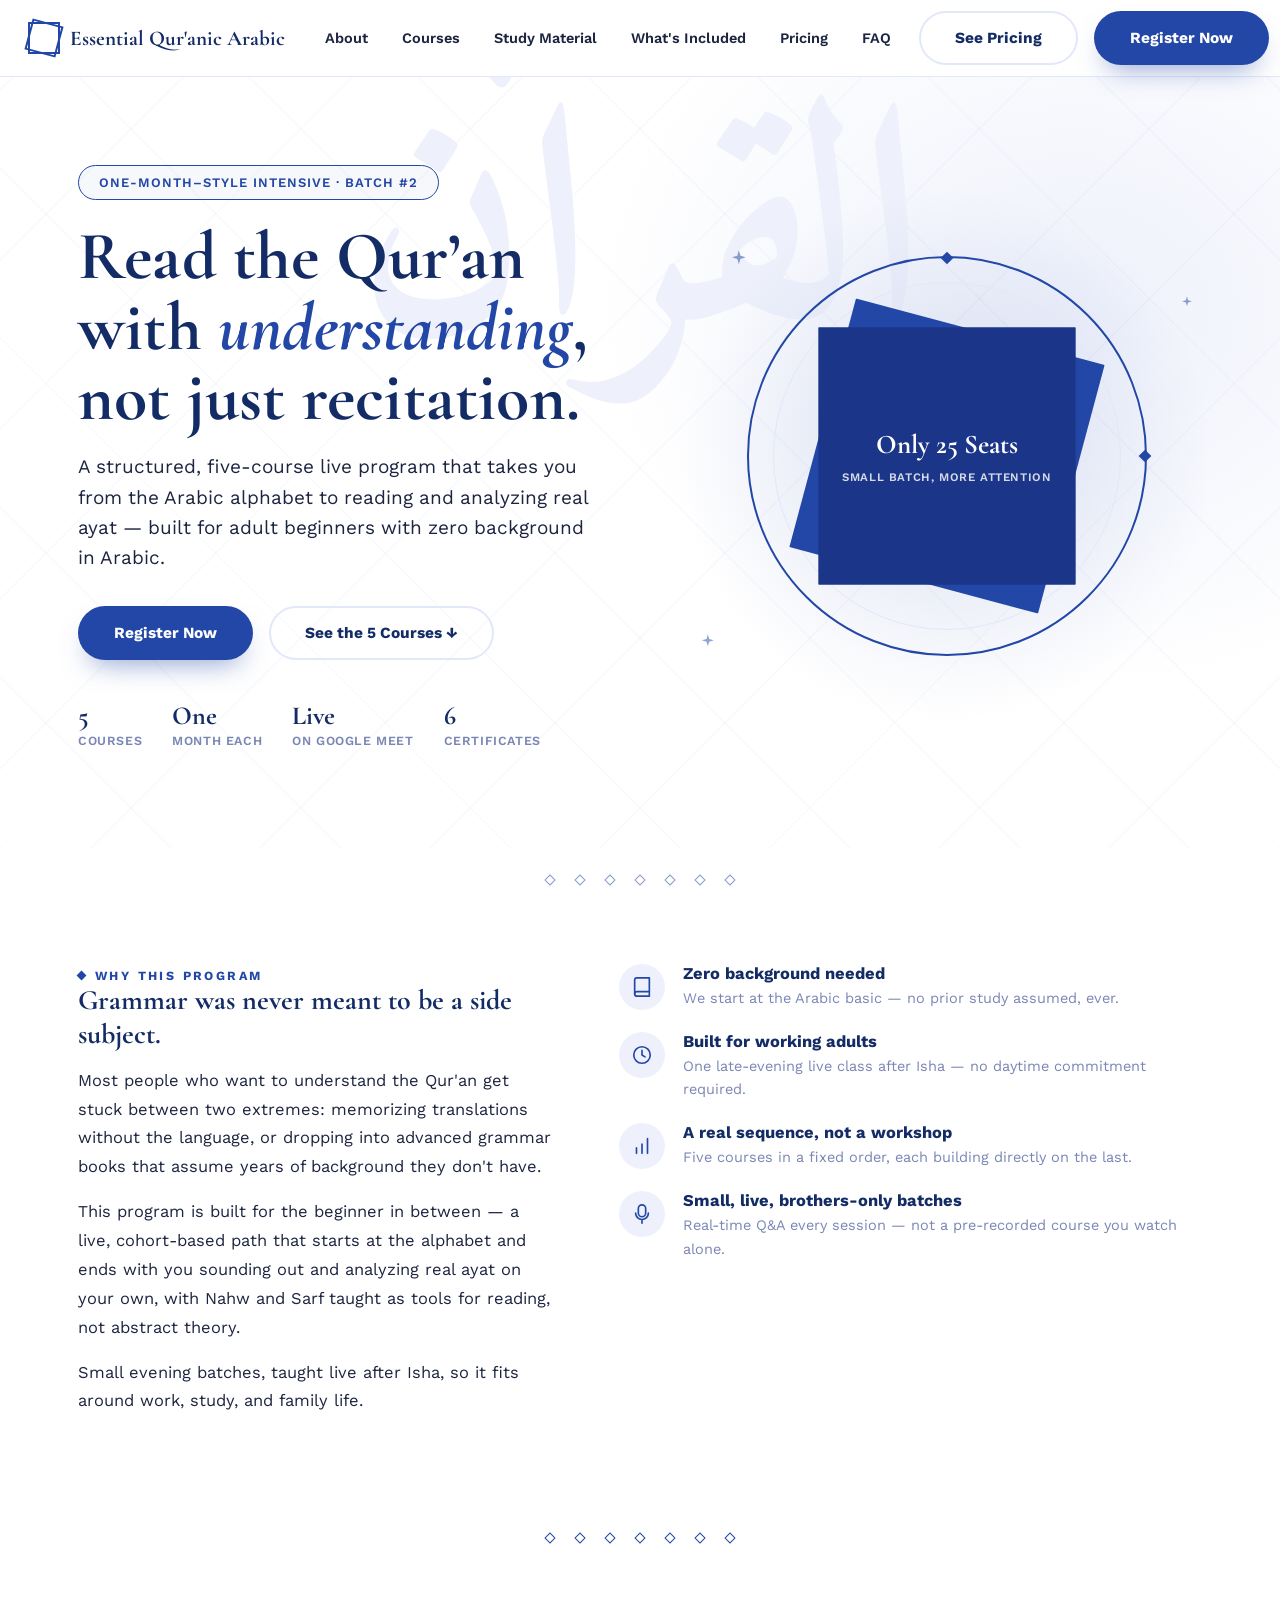
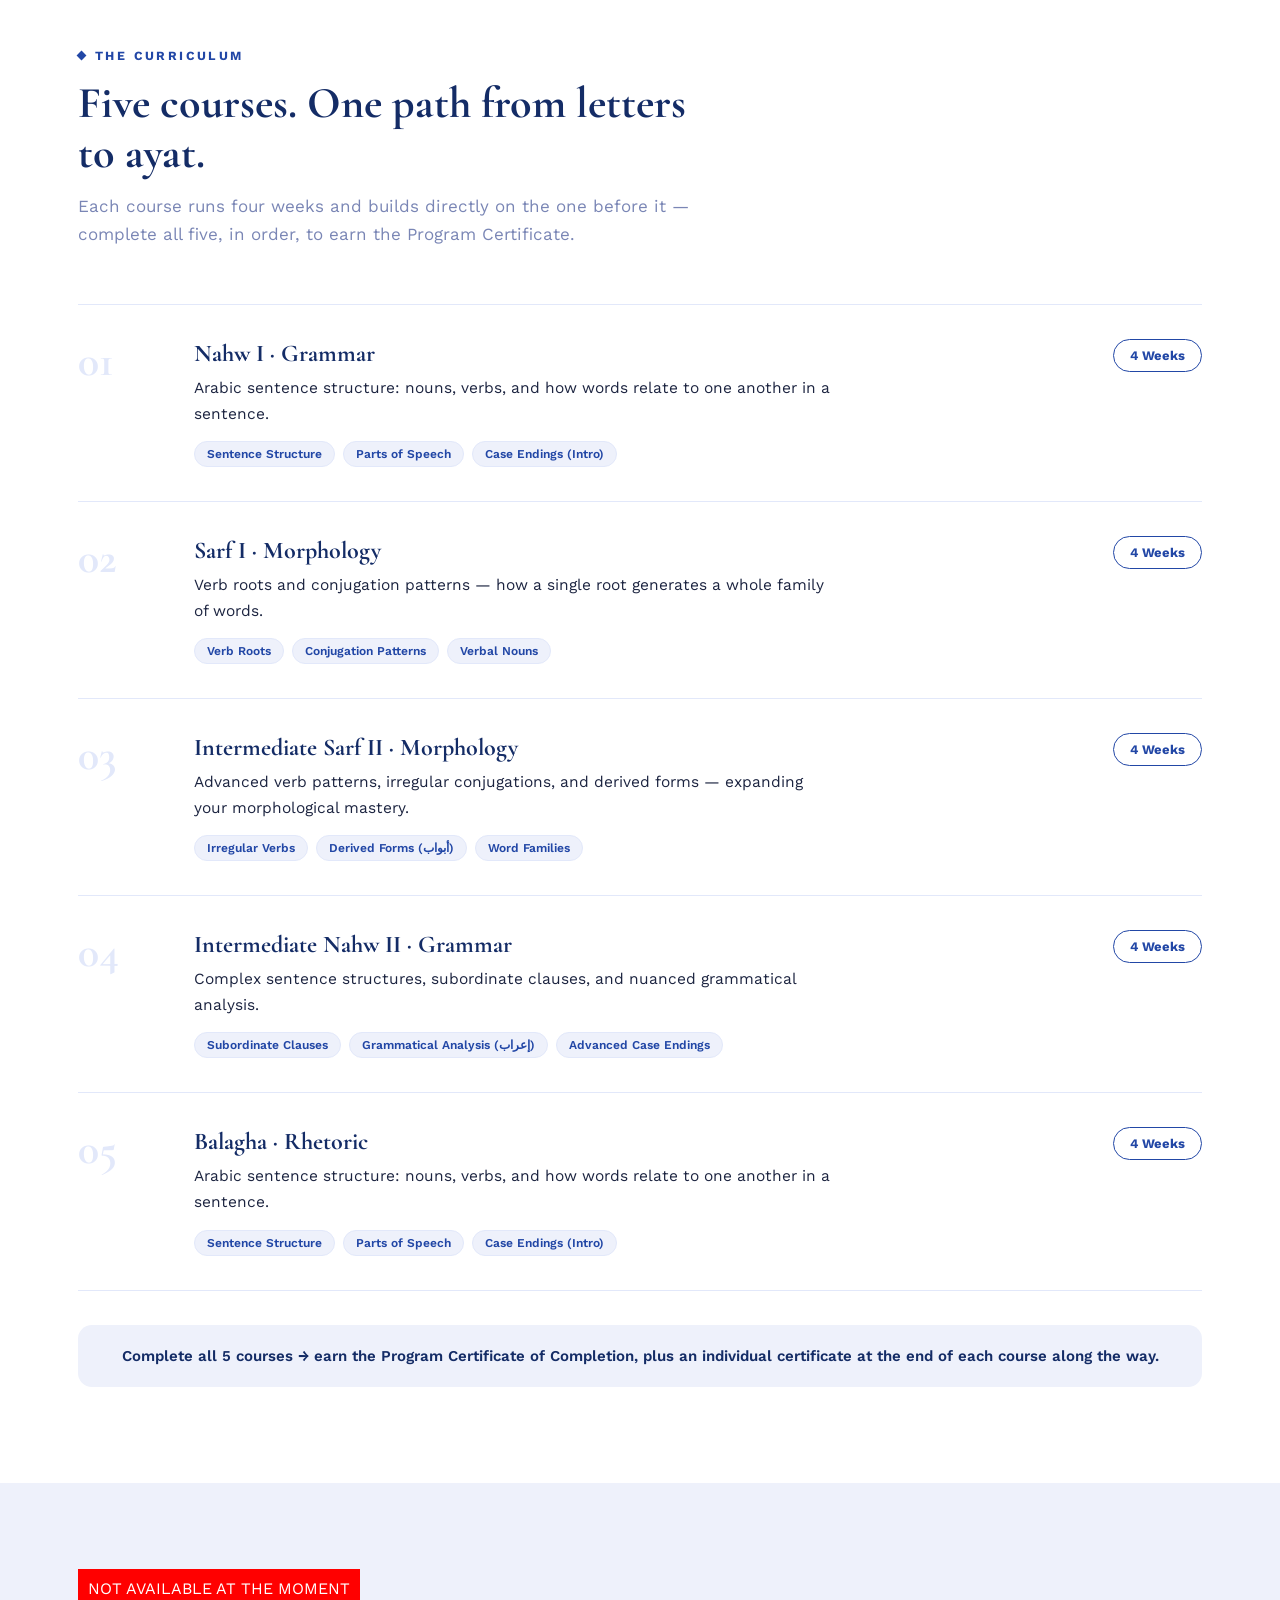
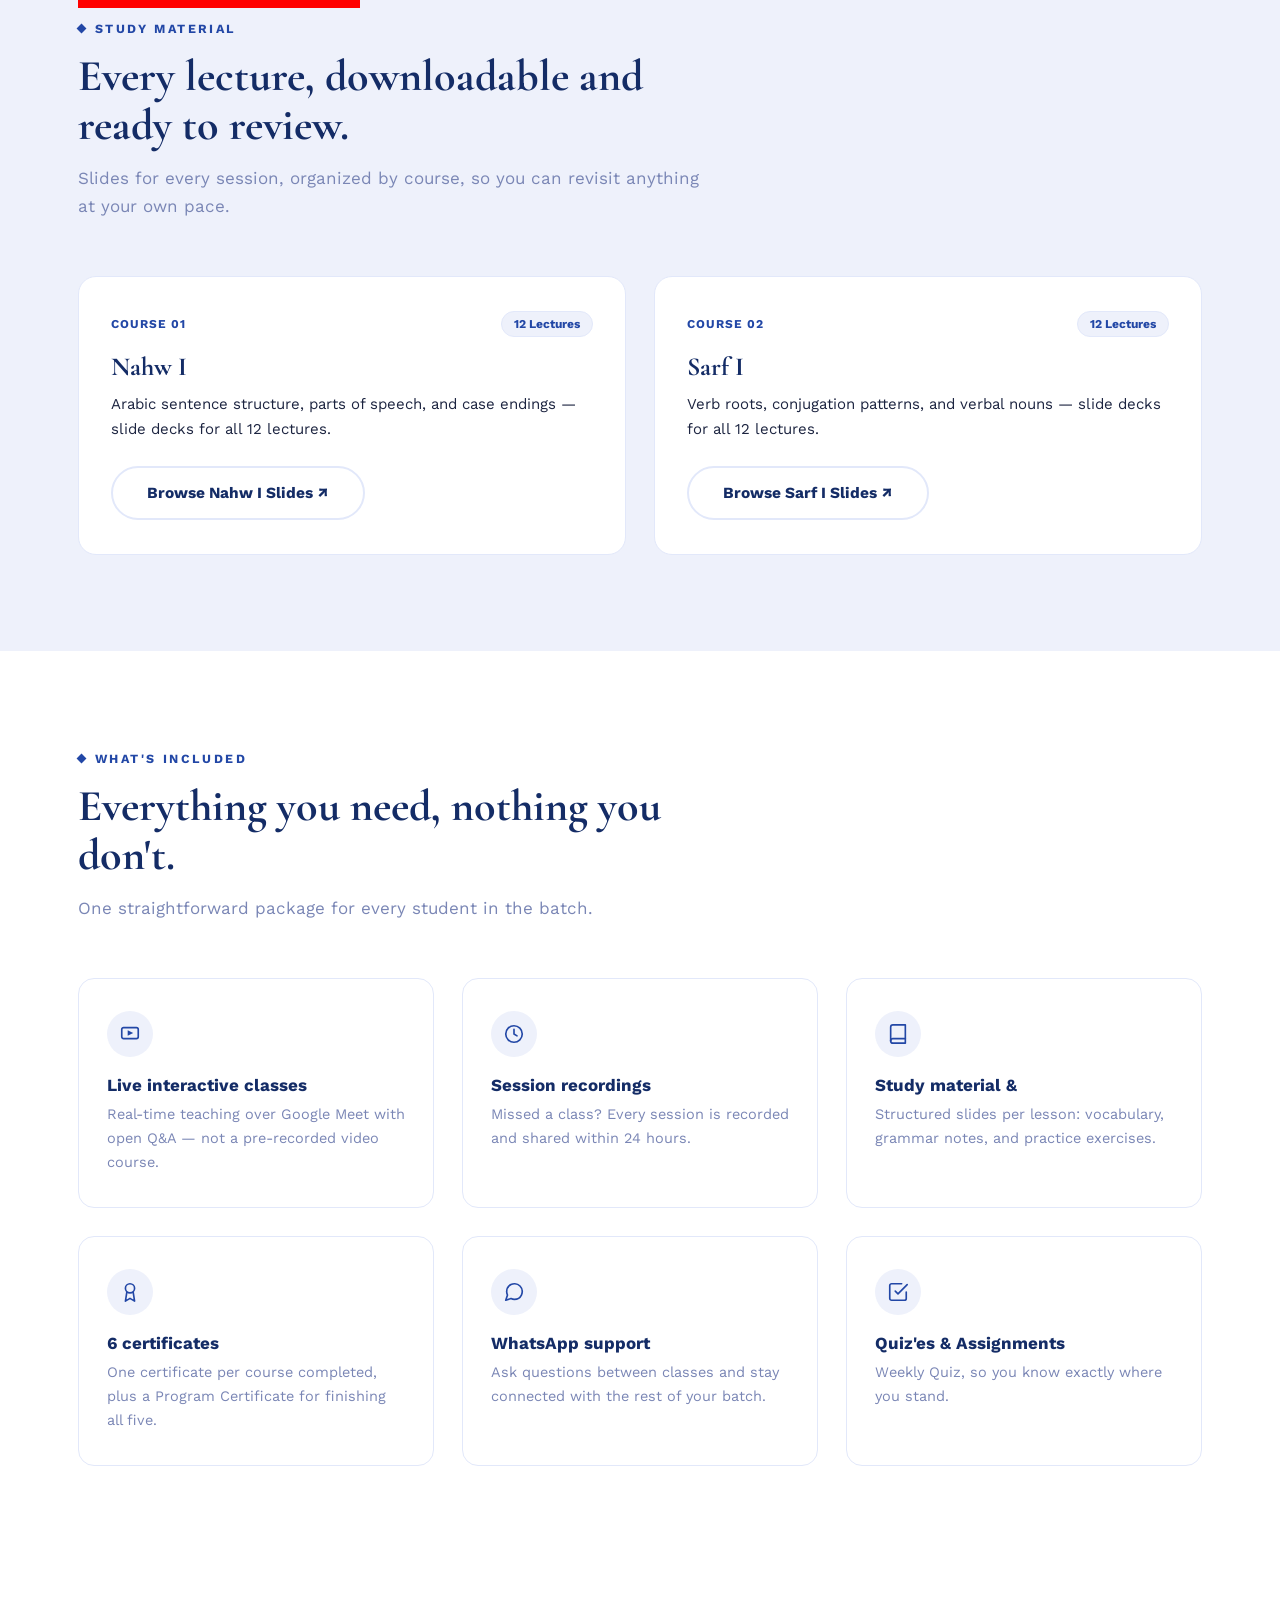
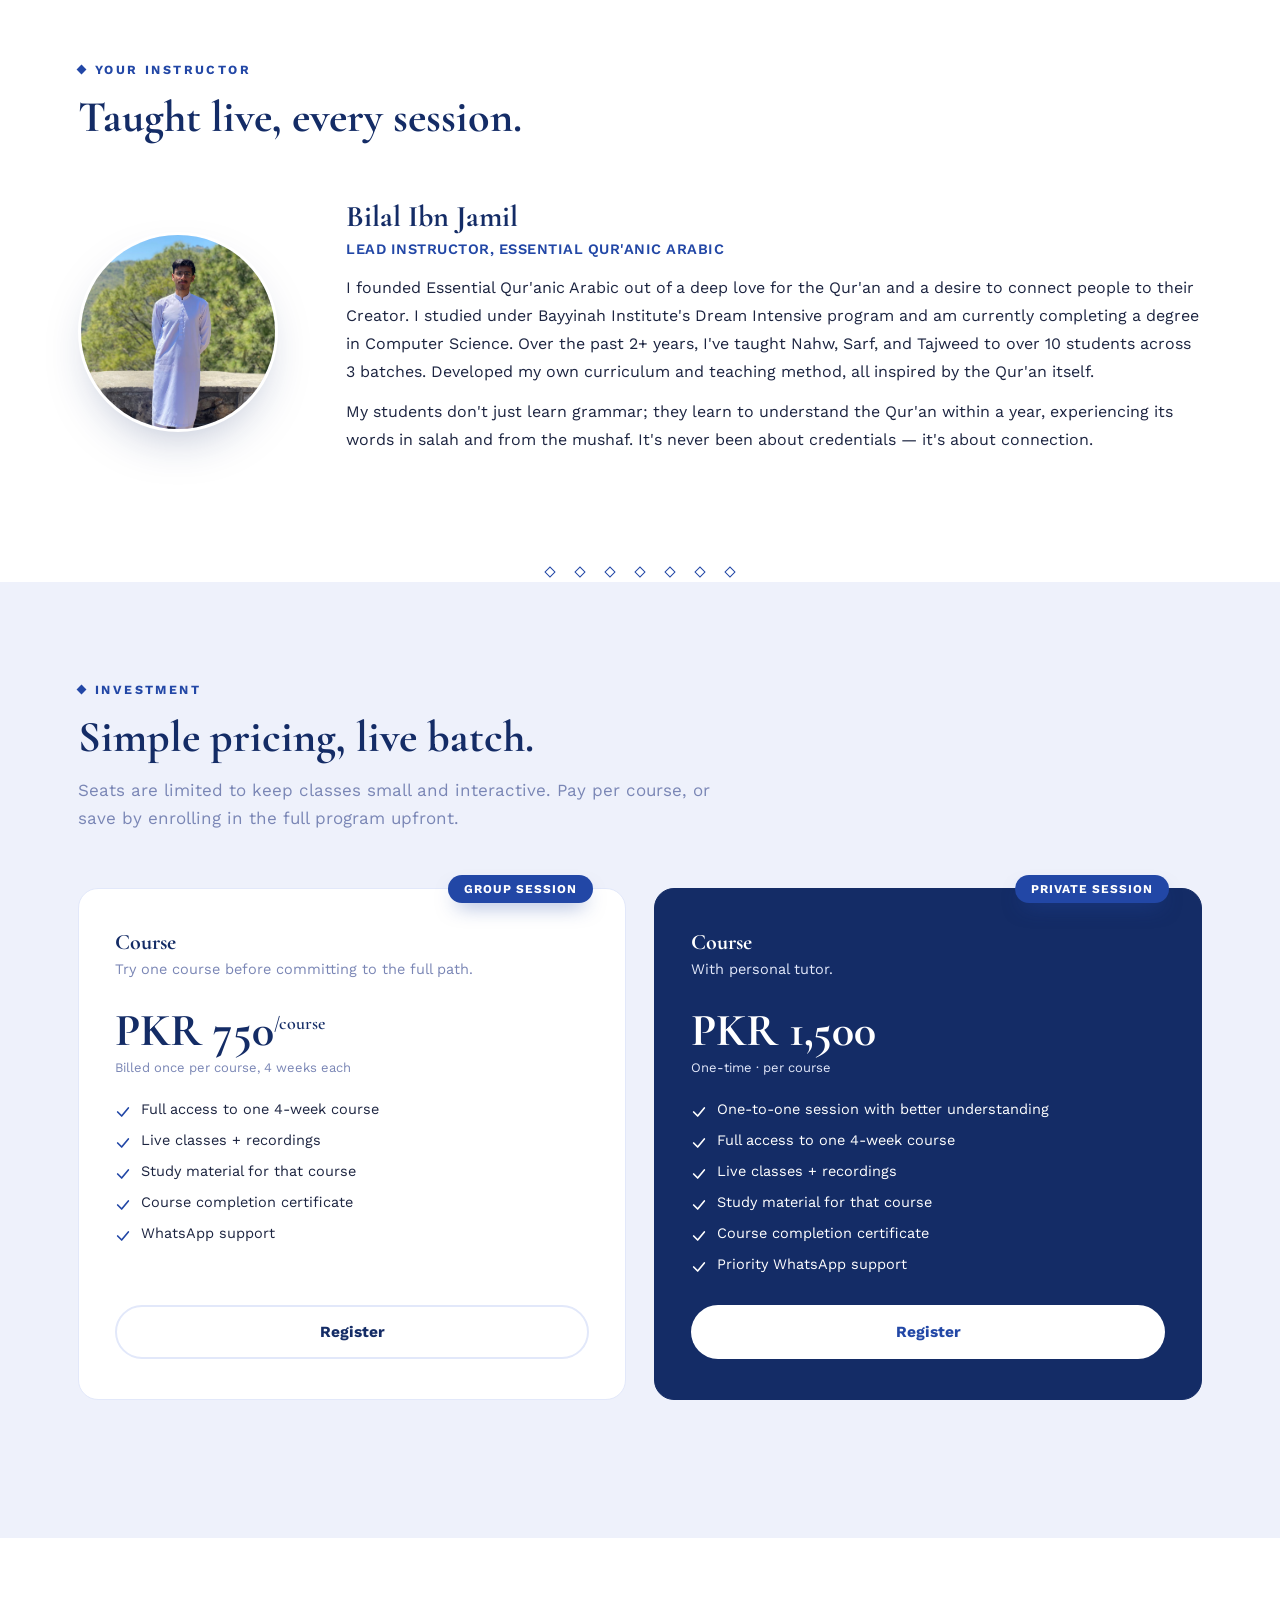
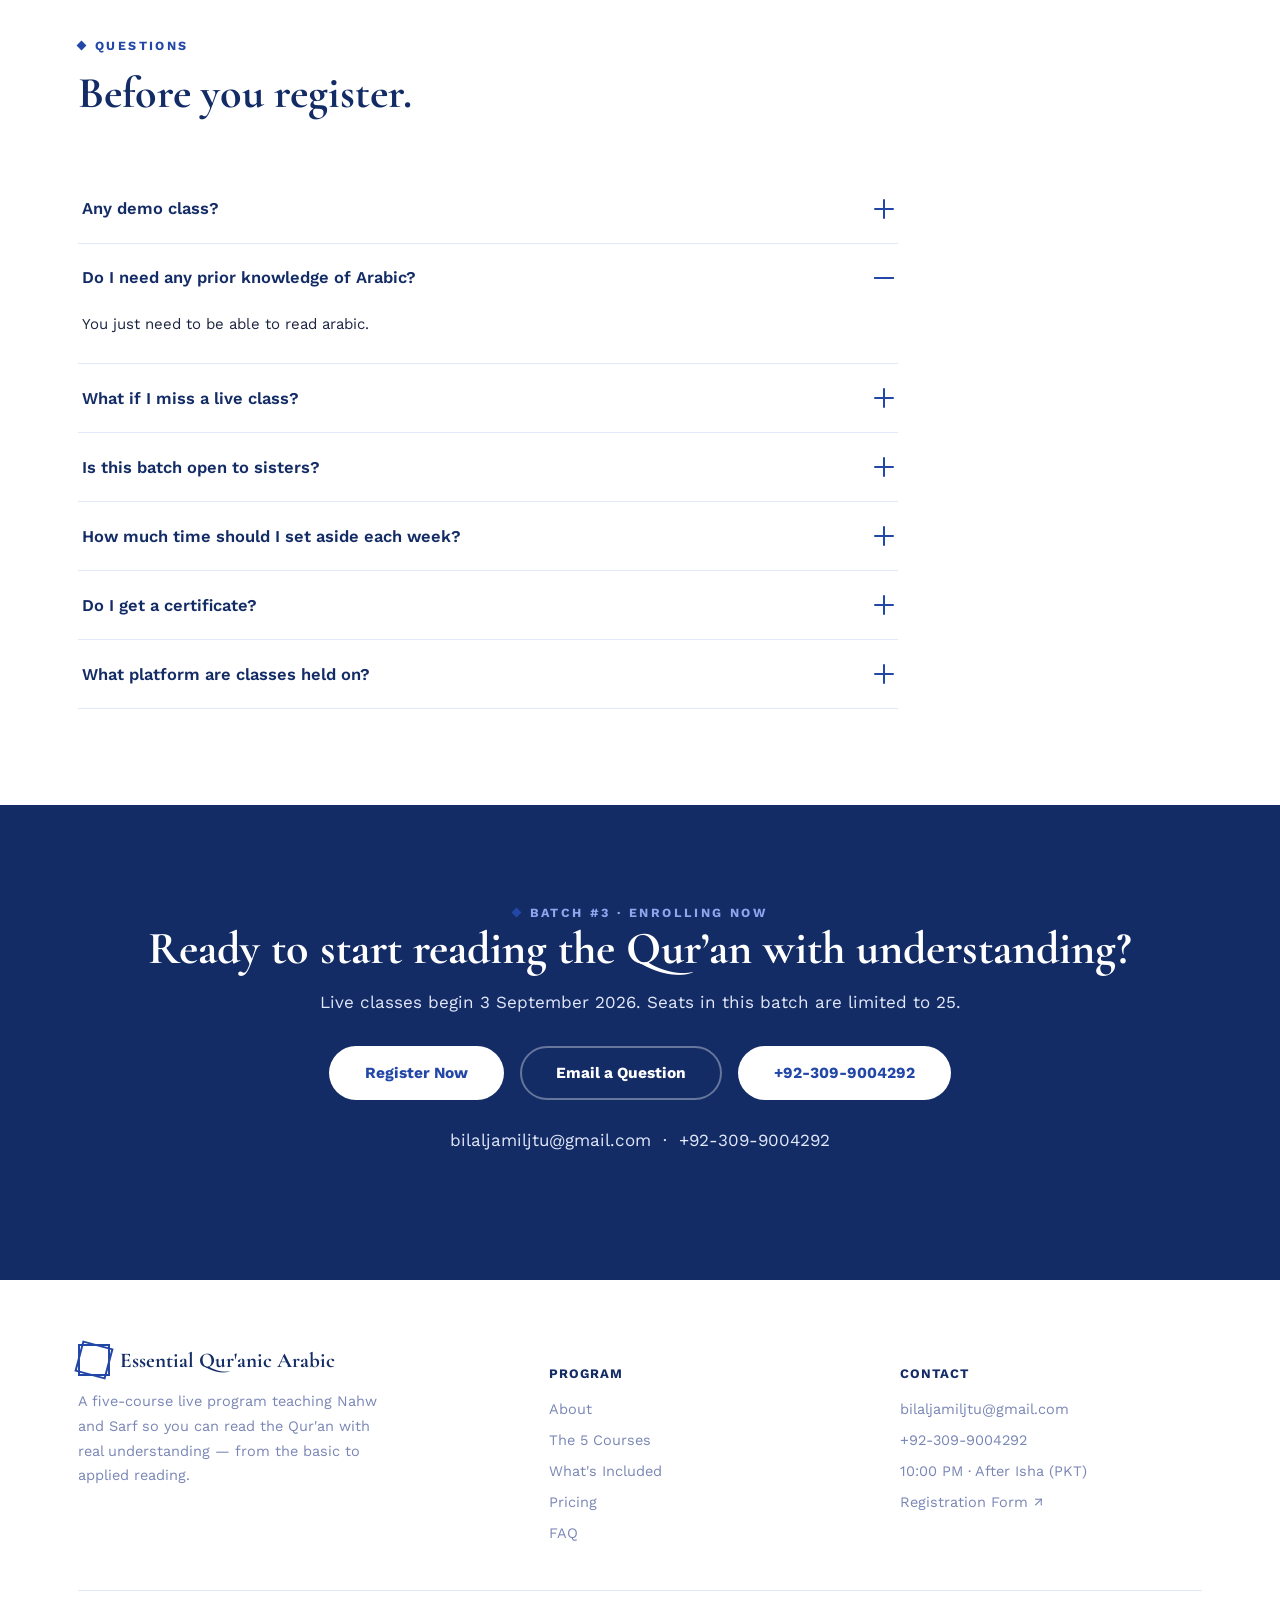
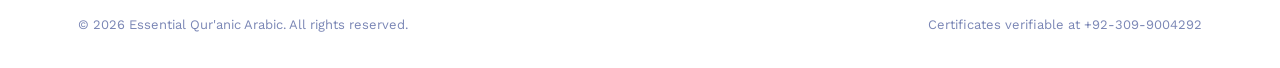
==== commit d8f3f5e5: "version 1.56" ====
--- a/index.html
+++ b/index.html
@@ -573,20 +573,28 @@
       <div class="course reveal">
         <div class="course-num">03</div>
         <div class="course-body">
-          <h3>Intermediate Sarf II &middot; Morphology</h3>
-          <p>Verb roots and conjugation patterns &mdash; how a single root generates a whole family of words.</p>
-          <div class="tag-row"><span class="tag">Verb Roots</span><span class="tag">Conjugation Patterns</span><span class="tag">Verbal Nouns</span></div>
-        </div>
+  <h3>Intermediate Sarf II &middot; Morphology</h3>
+  <p>Advanced verb patterns, irregular conjugations, and derived forms — expanding your morphological mastery.</p>
+  <div class="tag-row">
+    <span class="tag">Irregular Verbs</span>
+    <span class="tag">Derived Forms (أبواب)</span>
+    <span class="tag">Word Families</span>
+  </div>
+</div>
         <div class="course-dur">4 Weeks</div>
       </div>
 
       <div class="course reveal">
         <div class="course-num">04</div>
         <div class="course-body">
-          <h3>Intermediate Nahw II &middot; Grammar</h3>
-          <p>Arabic sentence structure: nouns, verbs, and how words relate to one another in a sentence.</p>
-          <div class="tag-row"><span class="tag">Sentence Structure</span><span class="tag">Parts of Speech</span><span class="tag">Case Endings (Intro)</span></div>
-        </div>          
+  <h3>Intermediate Nahw II &middot; Grammar</h3>
+  <p>Complex sentence structures, subordinate clauses, and nuanced grammatical analysis.</p>
+  <div class="tag-row">
+    <span class="tag">Subordinate Clauses</span>
+    <span class="tag">Grammatical Analysis (إعراب)</span>
+    <span class="tag">Advanced Case Endings</span>
+  </div>
+</div>          
         <div class="course-dur">4 Weeks</div>
       </div>
 
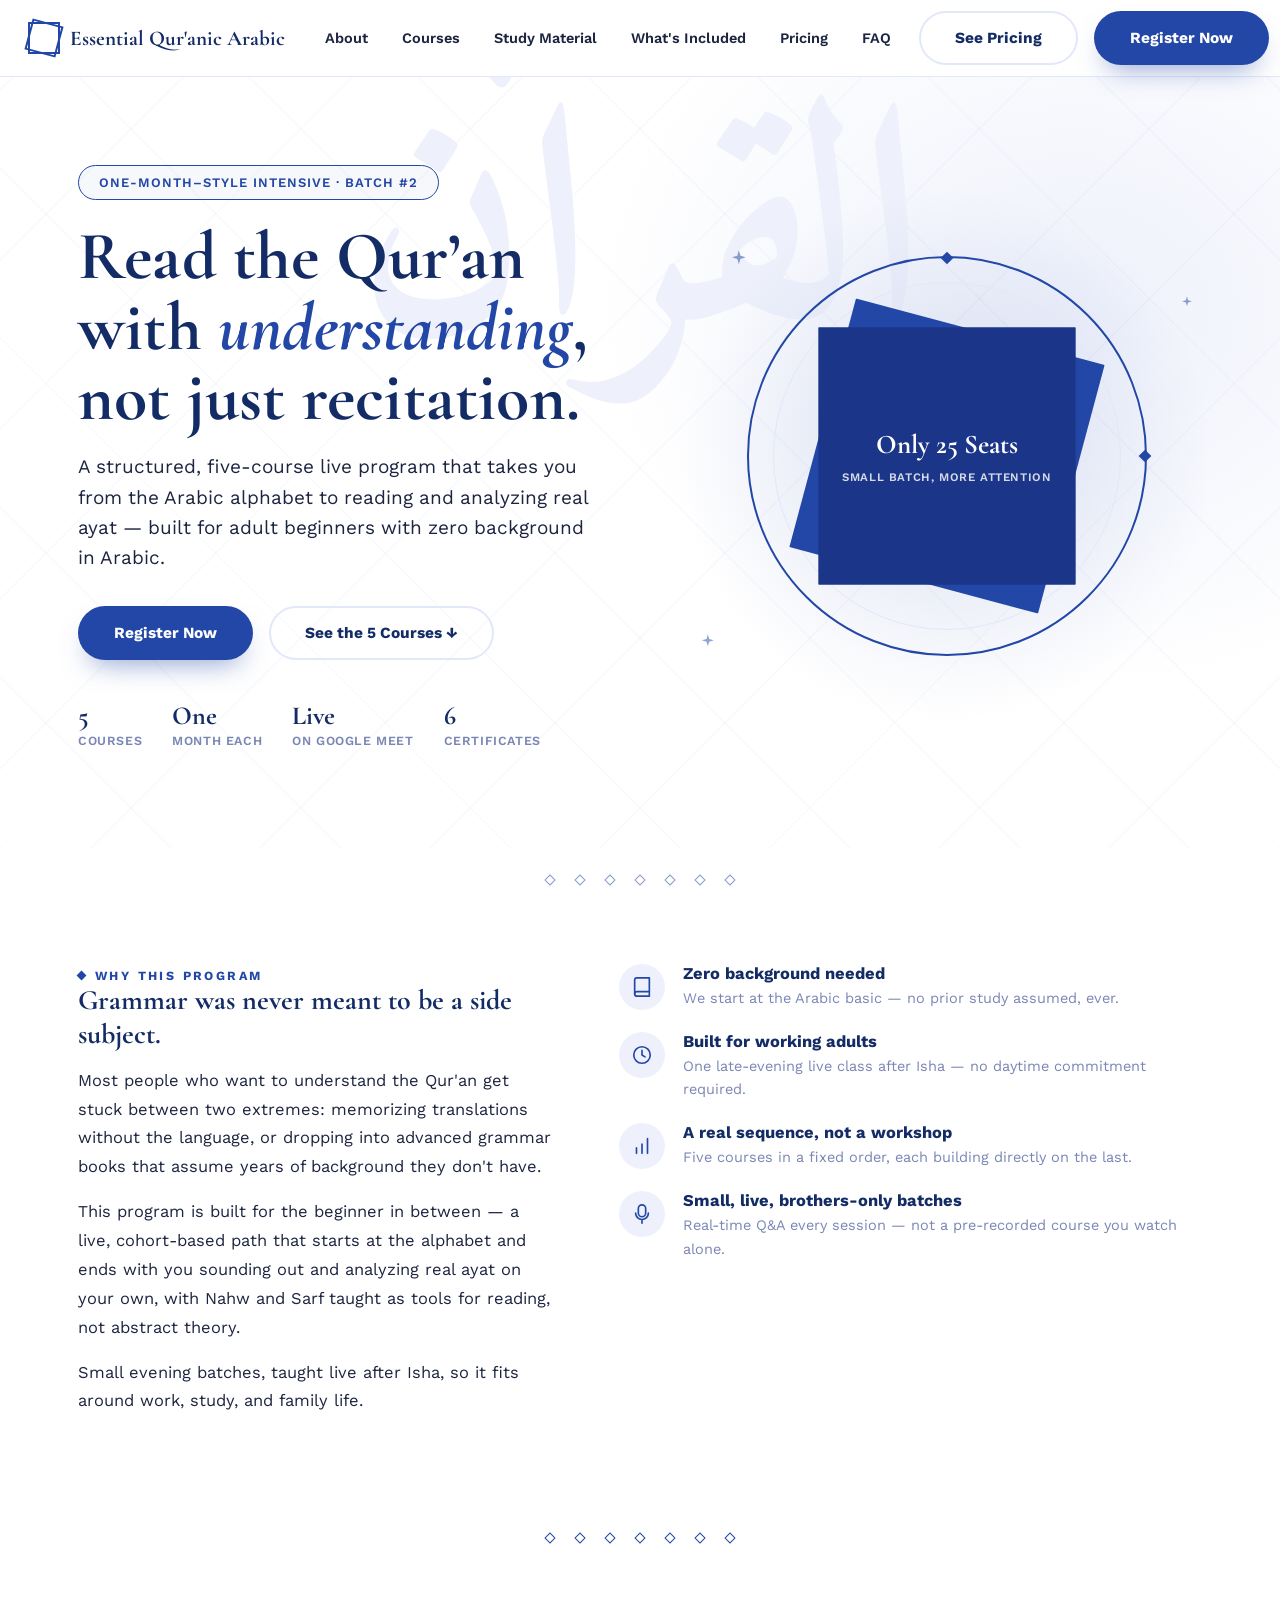
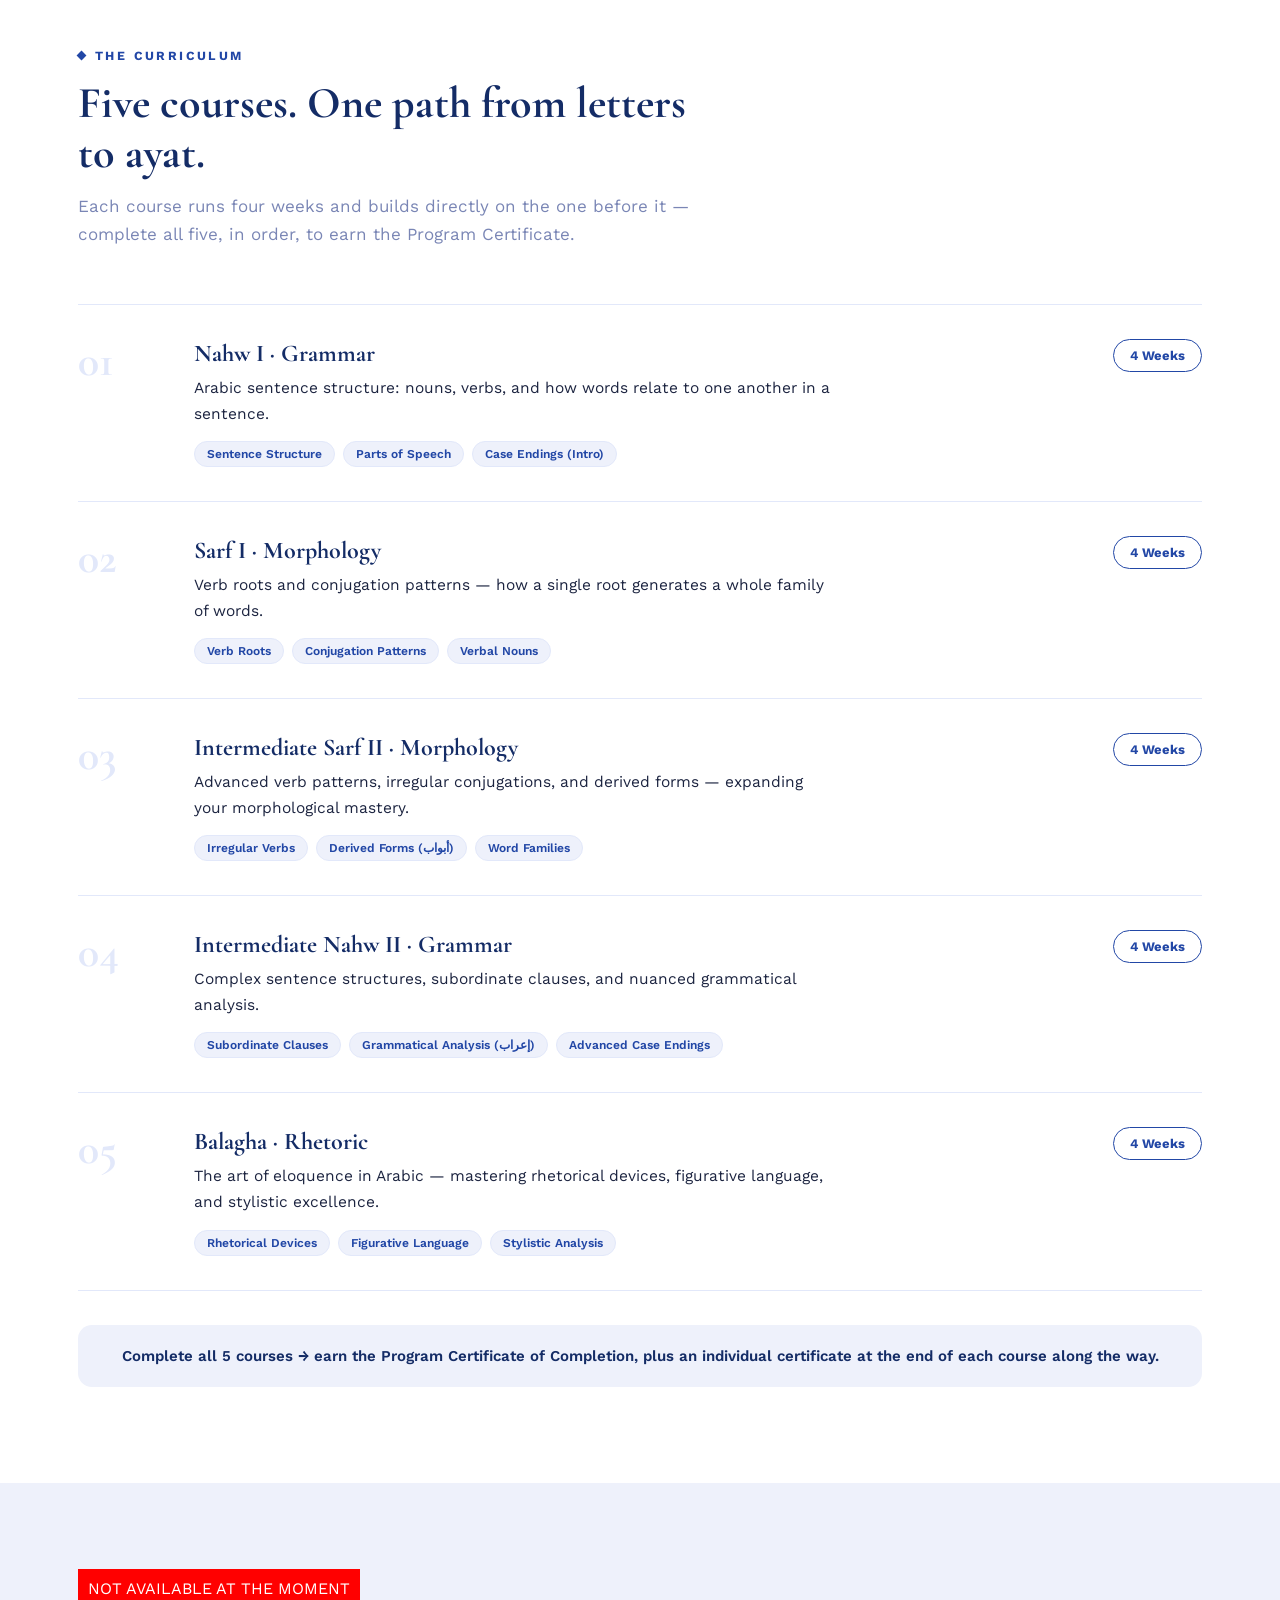
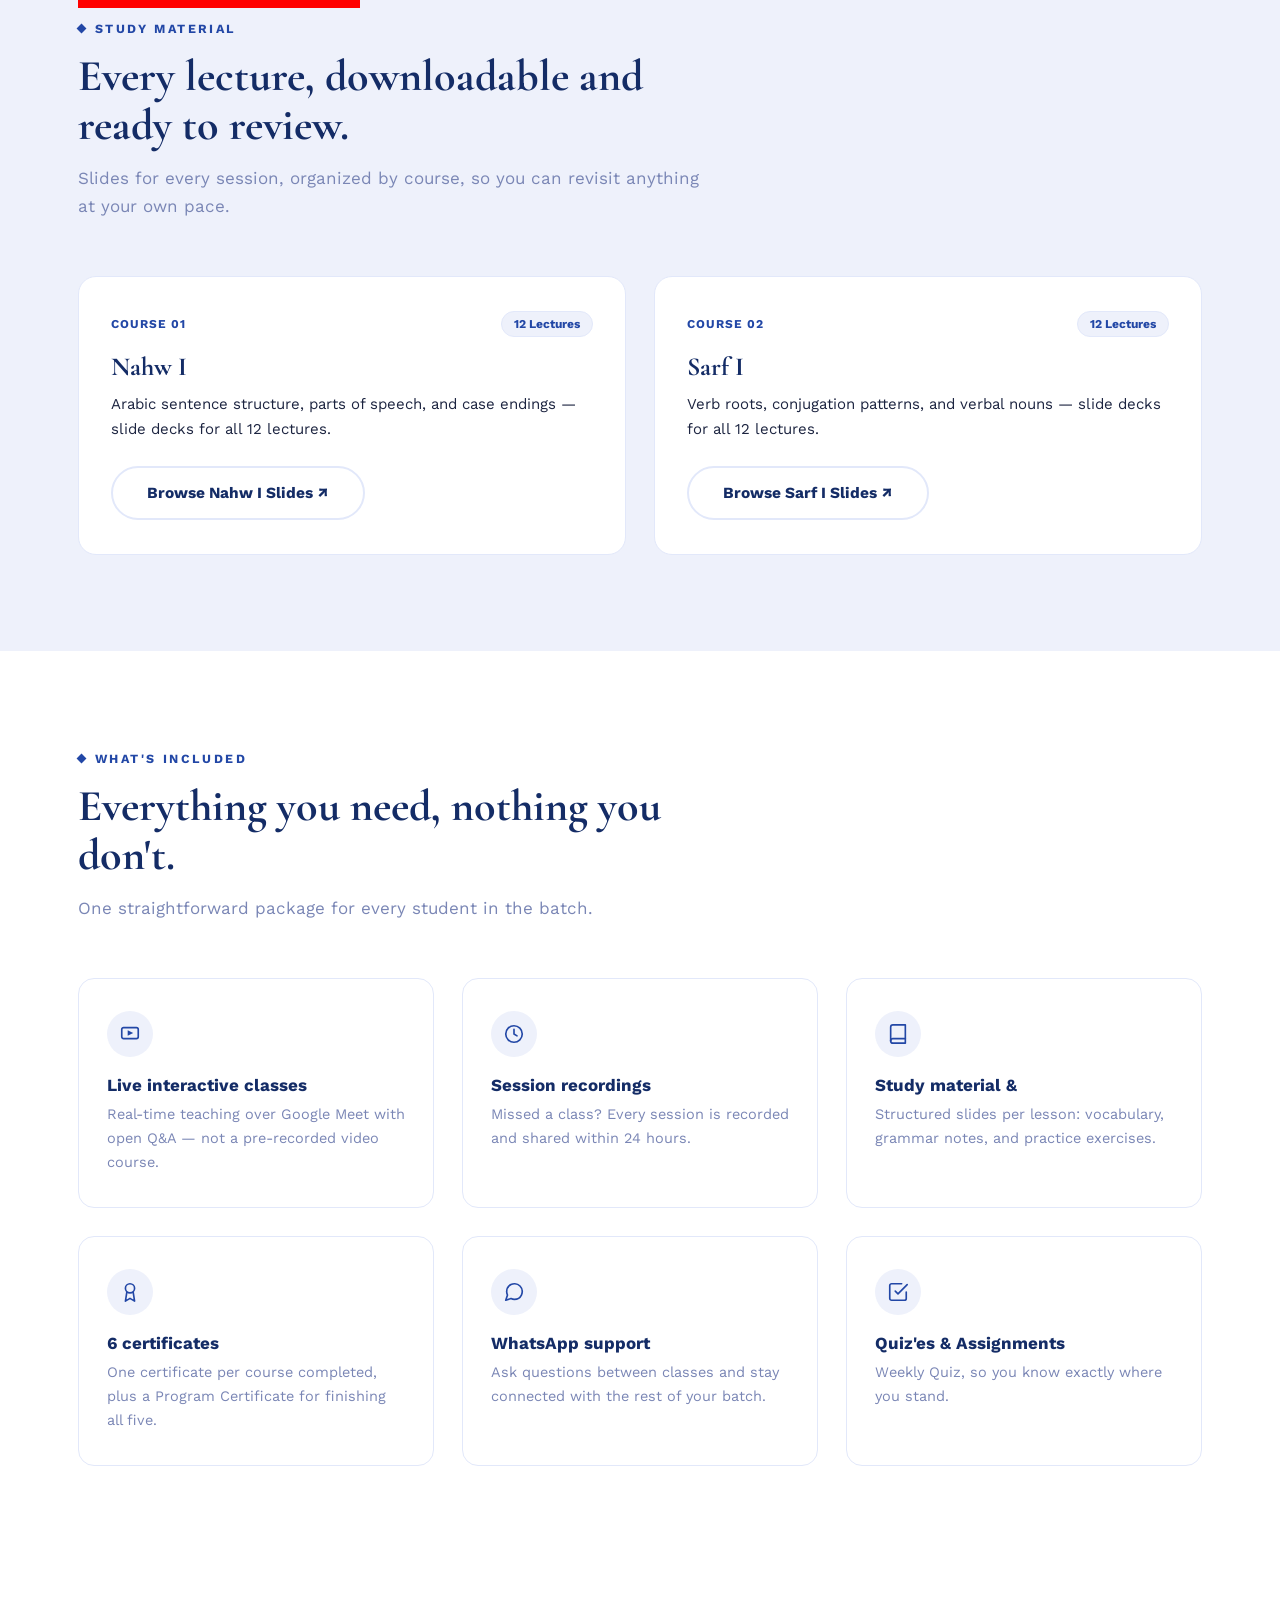
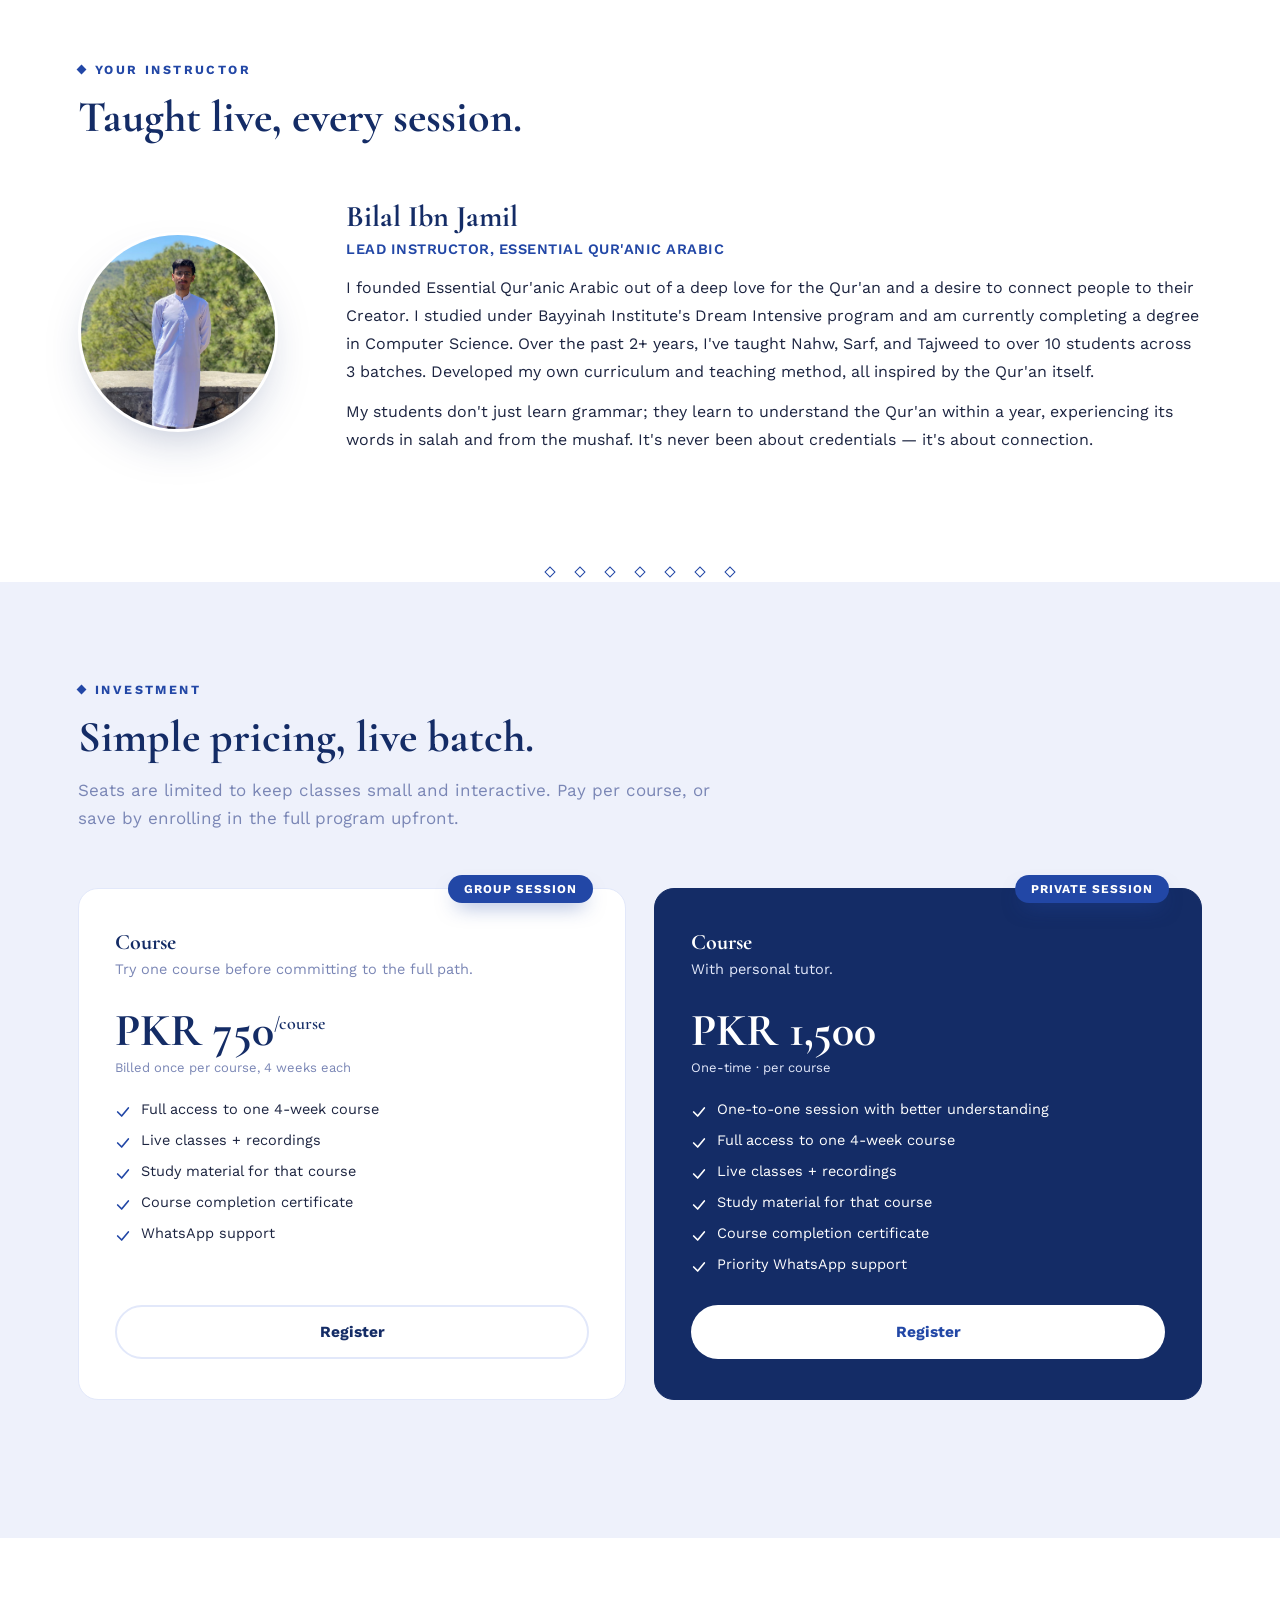
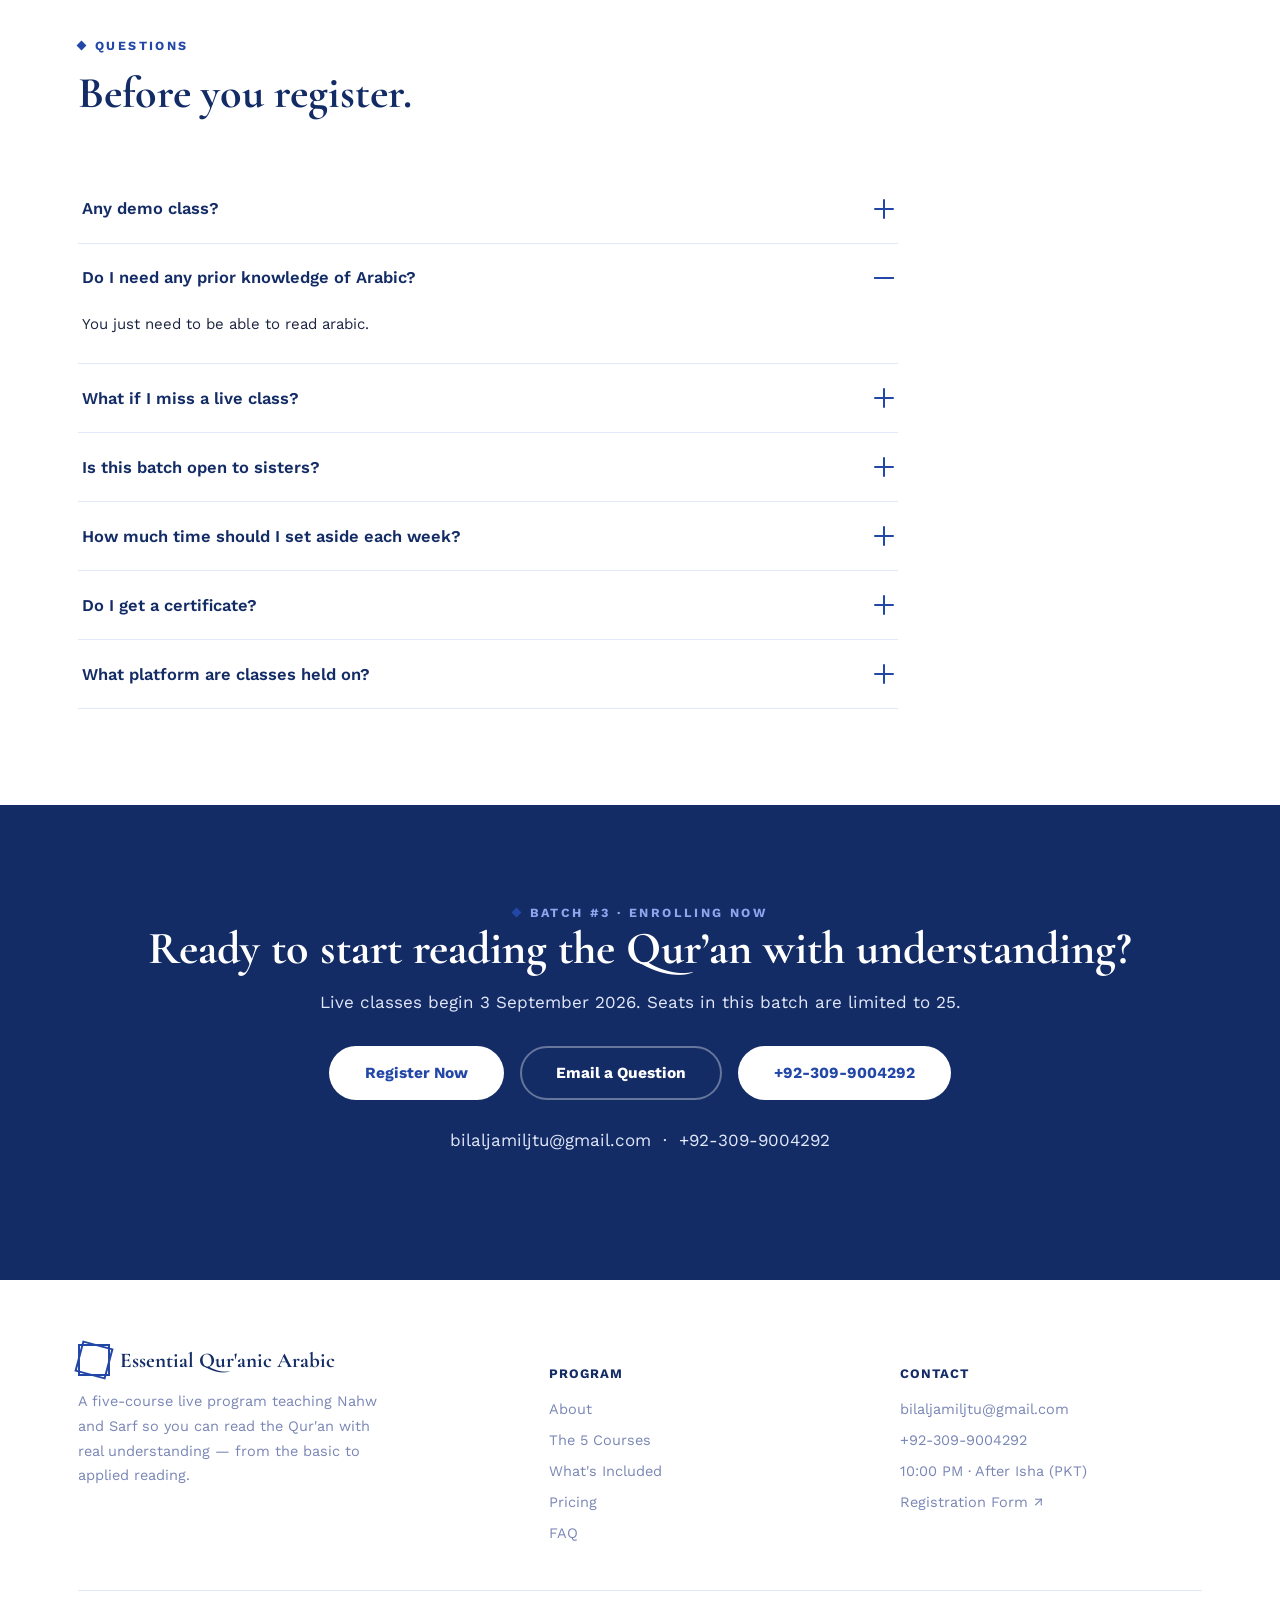
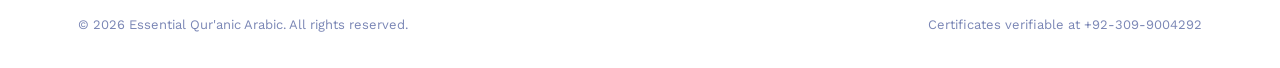
==== commit b2806590: "version 1.57" ====
--- a/index.html
+++ b/index.html
@@ -601,10 +601,14 @@
       <div class="course reveal">
         <div class="course-num">05</div>
         <div class="course-body">
-          <h3>Balagha &middot; Rhetoric</h3>
-          <p>Arabic sentence structure: nouns, verbs, and how words relate to one another in a sentence.</p>
-          <div class="tag-row"><span class="tag">Sentence Structure</span><span class="tag">Parts of Speech</span><span class="tag">Case Endings (Intro)</span></div>
-        </div>          
+  <h3>Balagha &middot; Rhetoric</h3>
+  <p>The art of eloquence in Arabic — mastering rhetorical devices, figurative language, and stylistic excellence.</p>
+  <div class="tag-row">
+    <span class="tag">Rhetorical Devices</span>
+    <span class="tag">Figurative Language</span>
+    <span class="tag">Stylistic Analysis</span>
+  </div>
+</div>
         <div class="course-dur">4 Weeks</div>
       </div>
     </div>
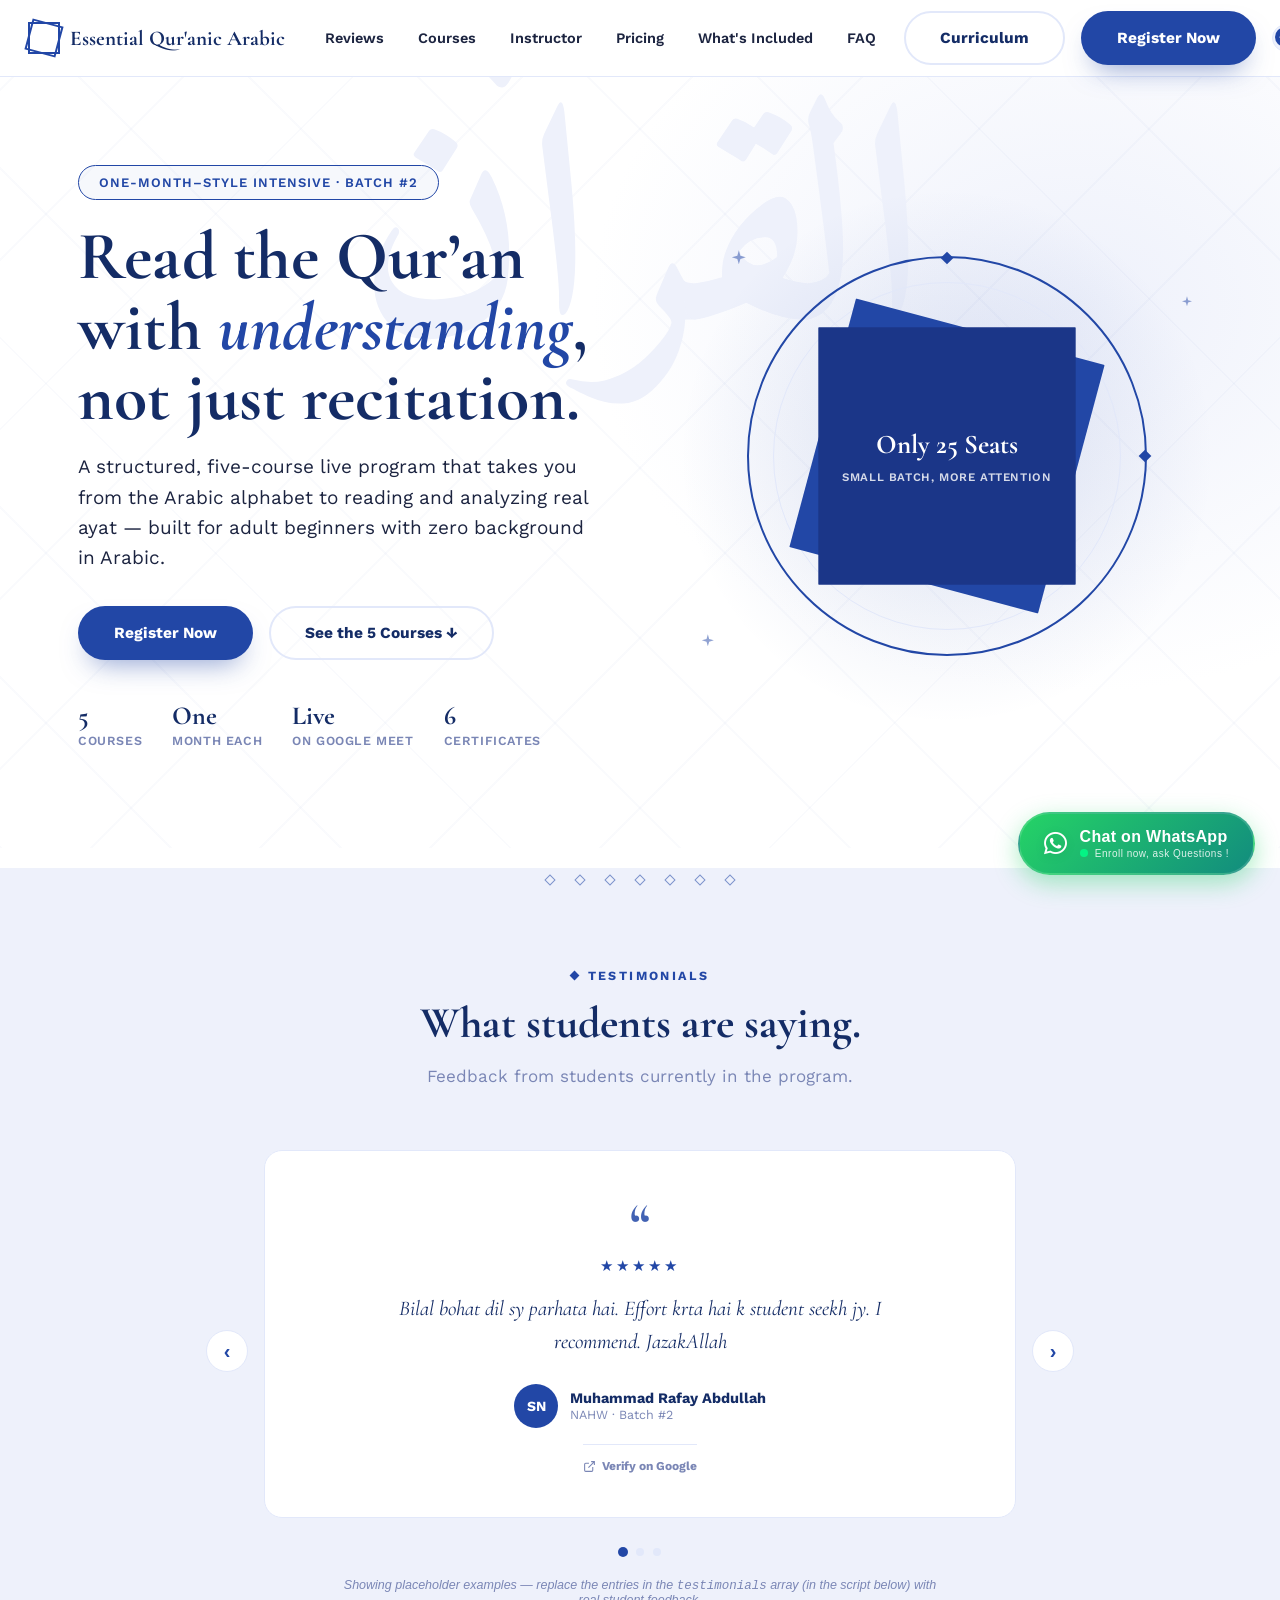
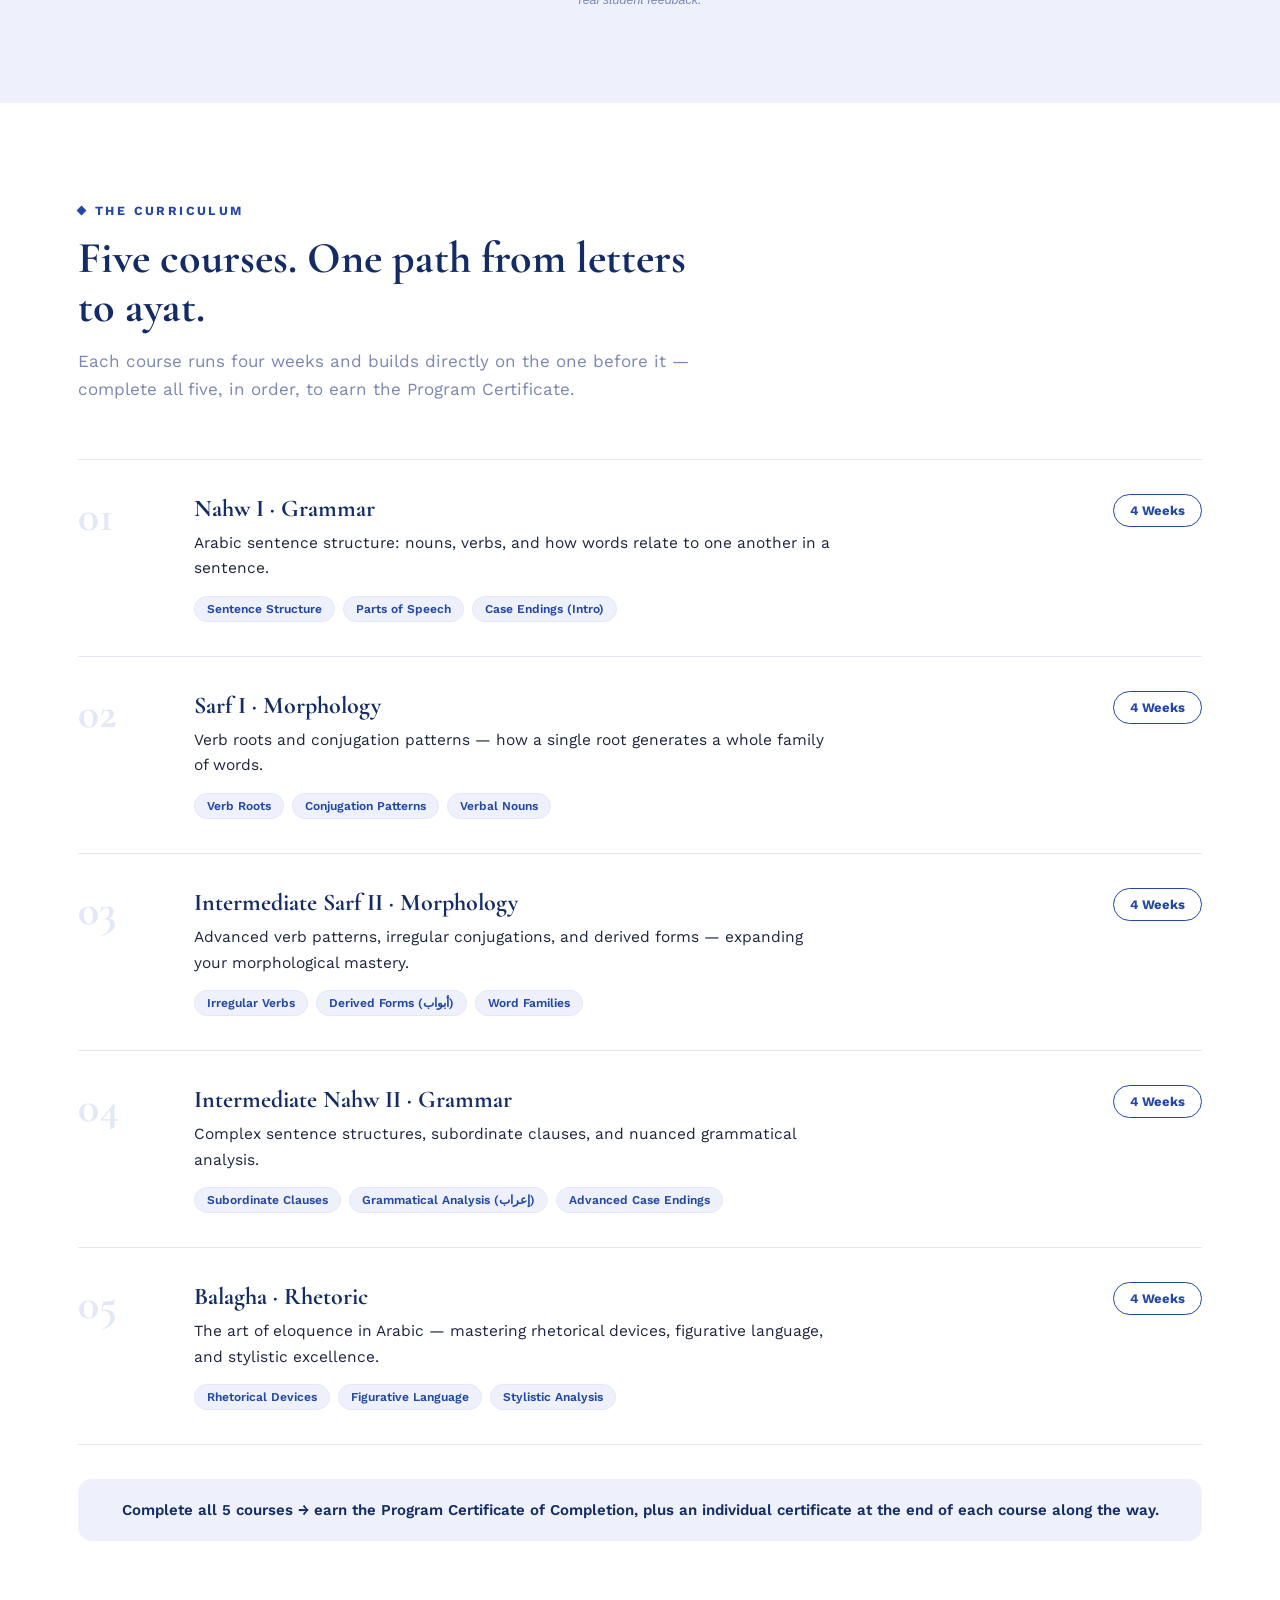
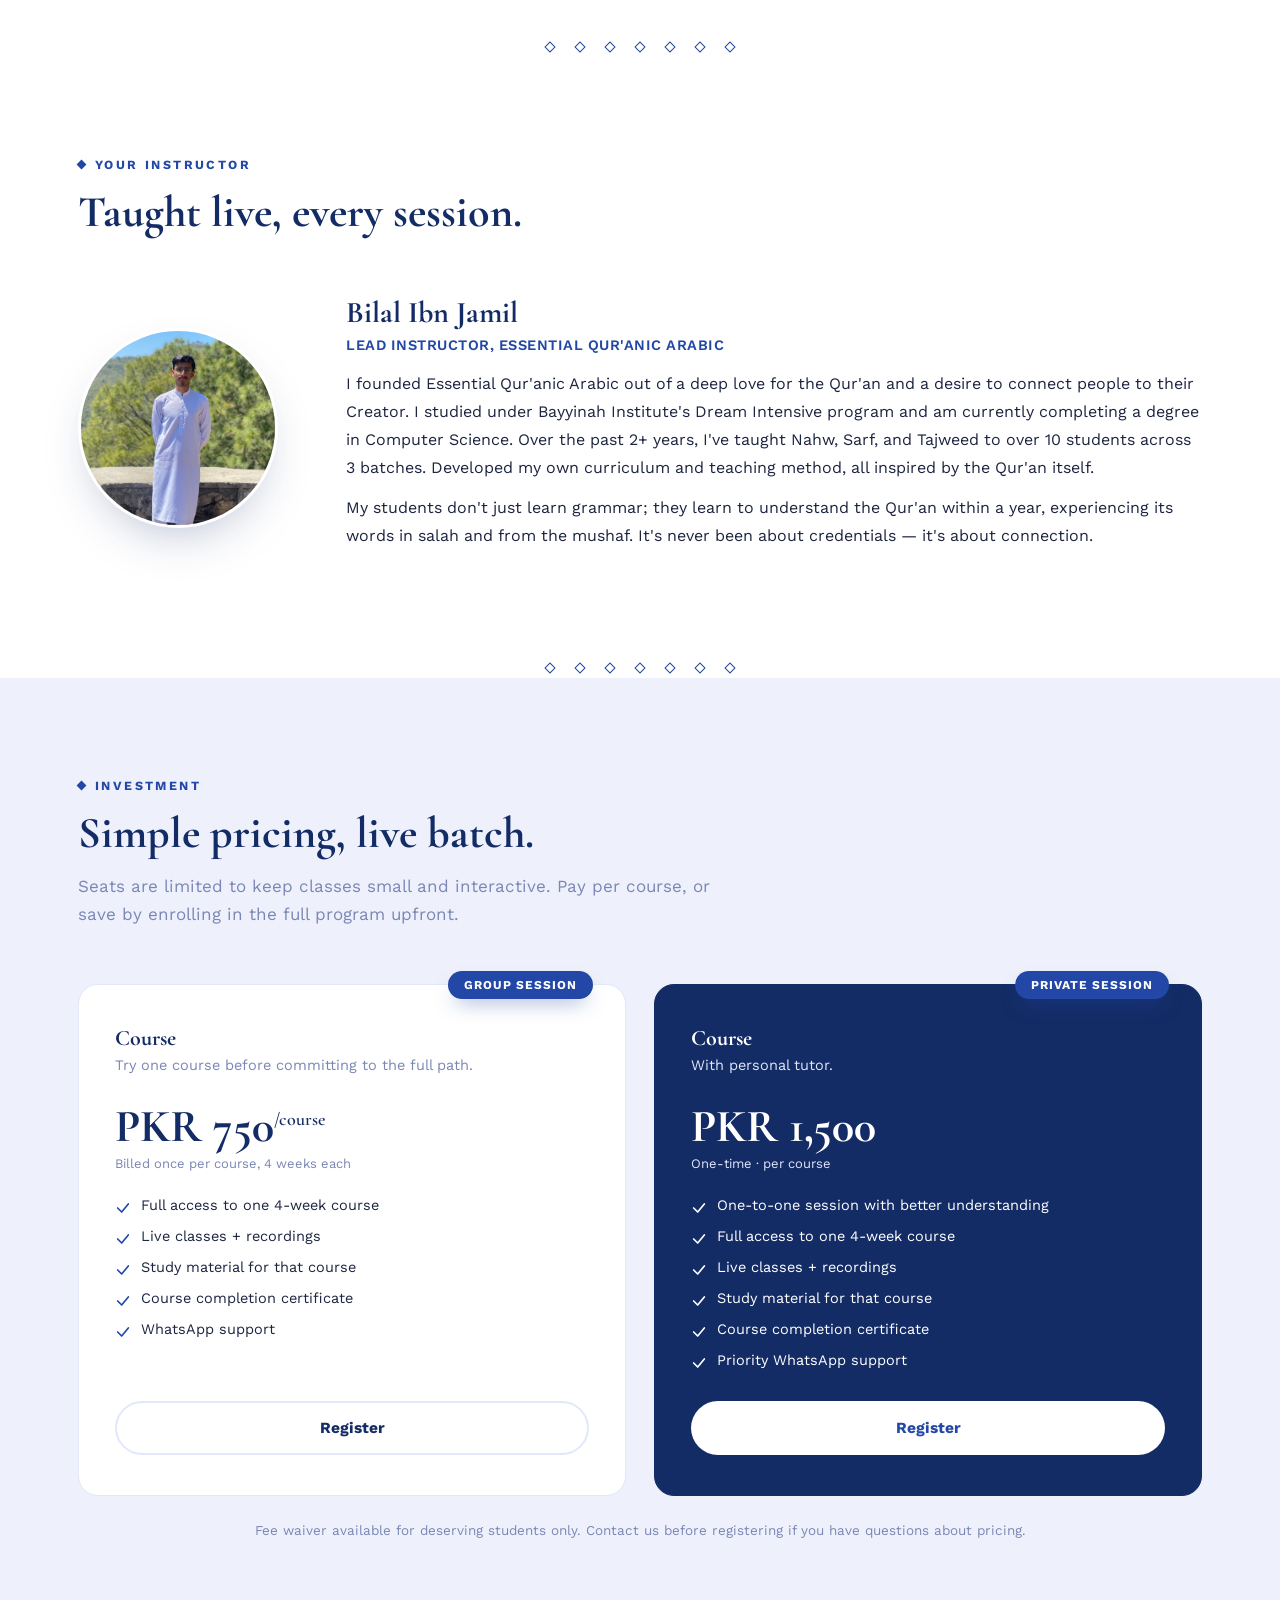
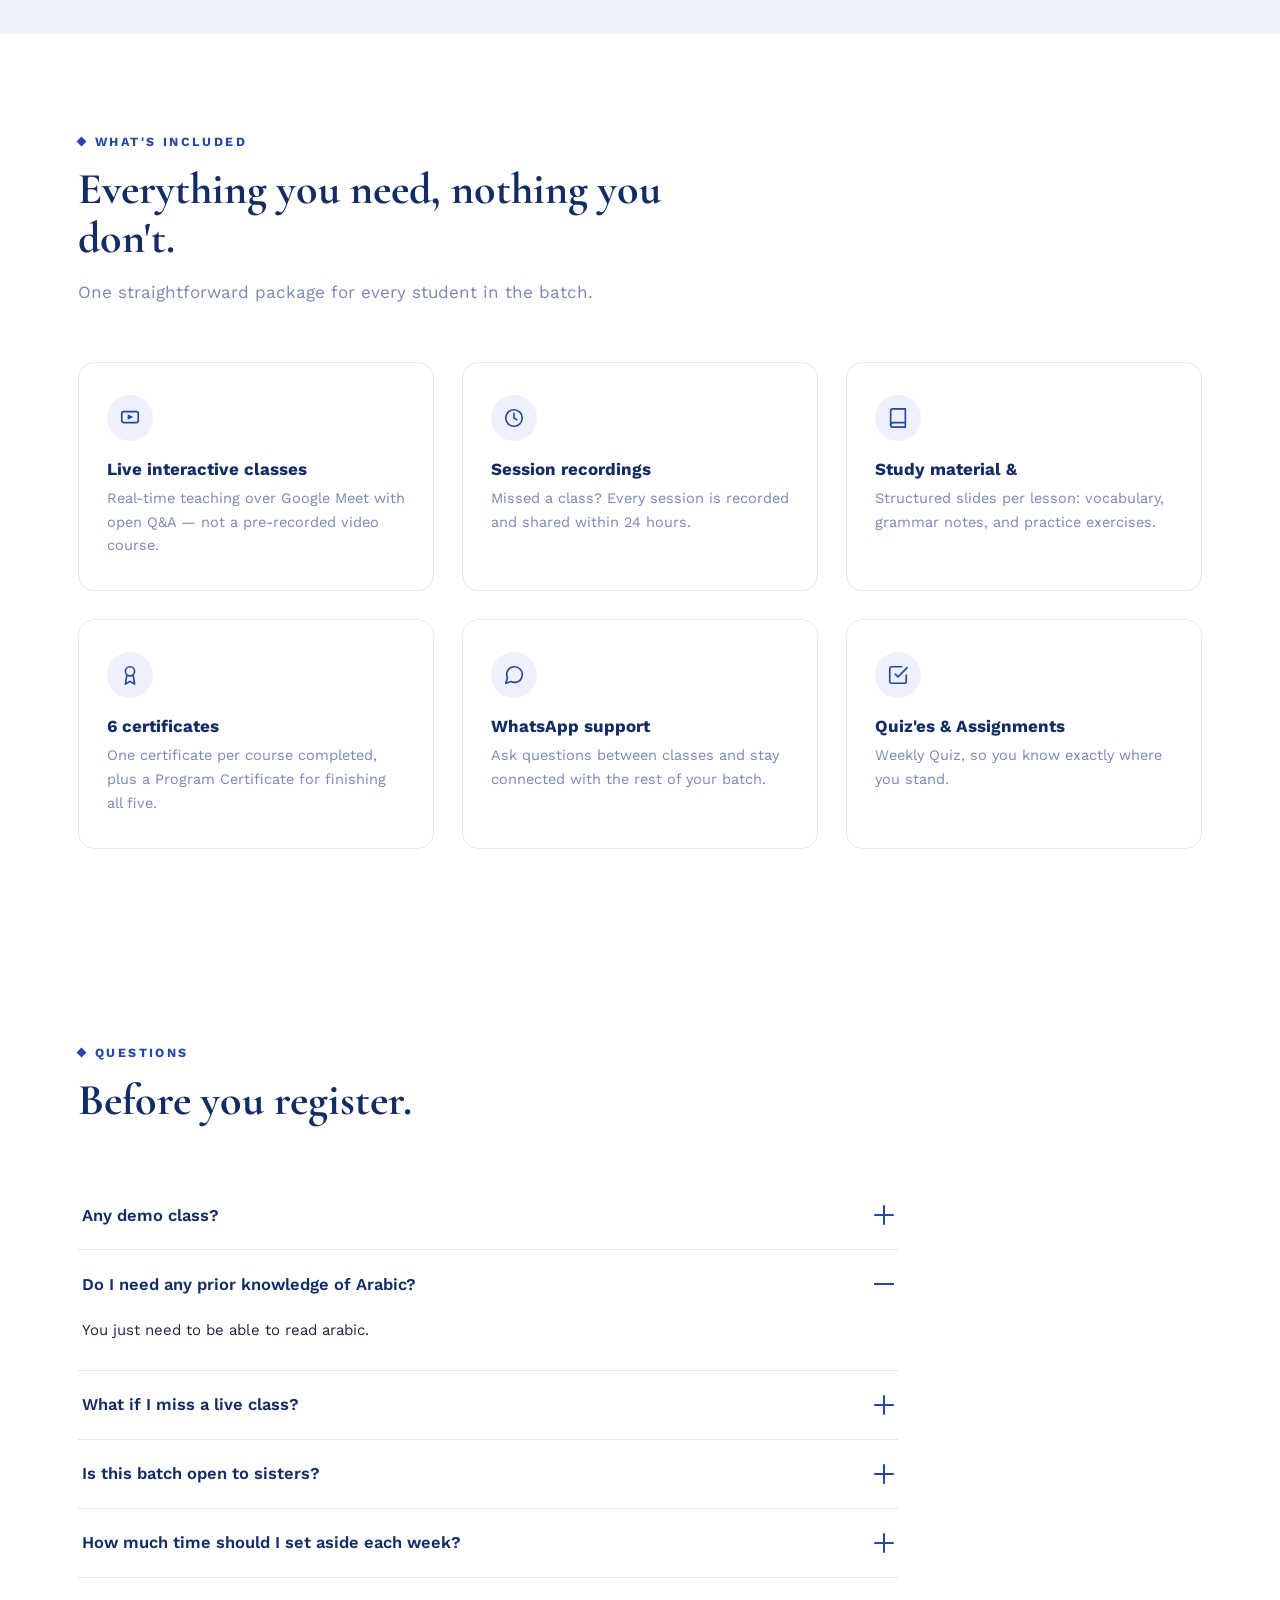
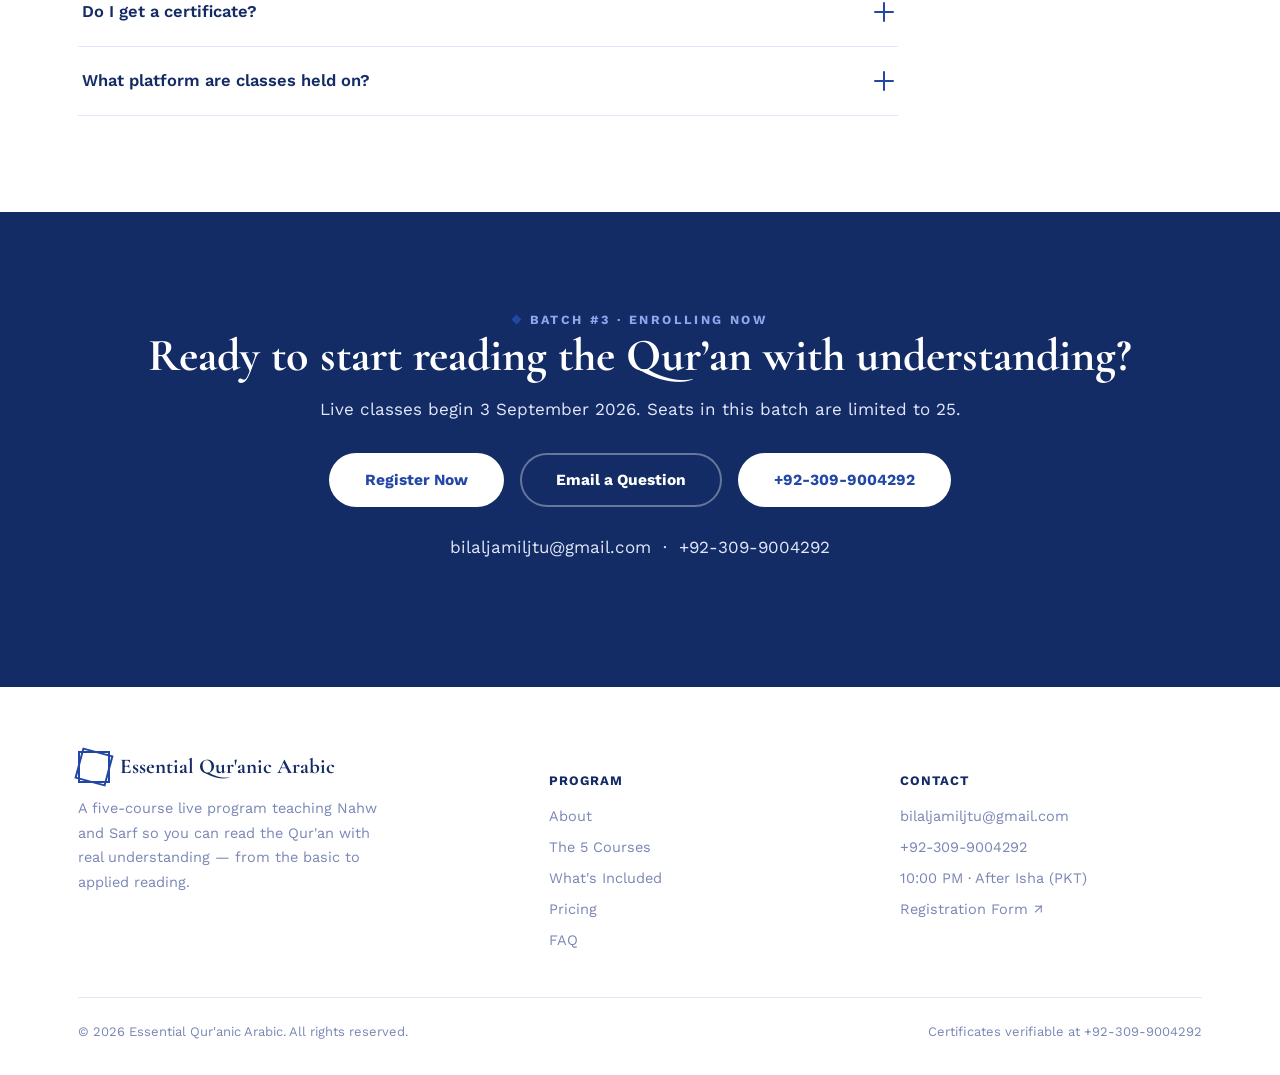
==== commit bcae7250: "adds" ====
--- a/index.html
+++ b/index.html
@@ -4,440 +4,27 @@
 <meta charset="UTF-8">
 <meta name="viewport" content="width=device-width, initial-scale=1">
 <title>Essential Qur'anic Arabic</title>
-<meta name="description" content="A structured, five-course live program that takes adult beginners from the Arabic alphabet to reading and understanding the Qur'an. Nahw, Sarf, vocabulary, and applied reading — 10 weeks, brothers only, evening classes.">
-<style>
-@import url('https://fonts.googleapis.com/css2?family=Cormorant+Garamond:ital,wght@0,500;0,600;0,700;1,500;1,600&family=Work+Sans:wght@400;500;600;700;800&family=Amiri:wght@700&display=swap');
-
-:root{
-  --blue:#2247A6;
-  --blue-hover:#1B3688;
-  --blue-deep:#142C66;
-  --blue-tint:#EEF1FB;
-  --blue-tint2:#E2E8FA;
-  --ink:#1C2440;
-  --muted:#7A86B5;
-  --white:#FFFFFF;
-
-  --bg:#FFFFFF;
-  --bg-soft:#EEF1FB;
-  --border:#E2E8FA;
-  --card:#FFFFFF;
-  --heading:#142C66;
-  --watermark:#EEF1FB;
-  --nav-bg:rgba(255,255,255,.88);
-  --texture:rgba(34,71,166,.05);
-
-  --serif:'Cormorant Garamond', serif;
-  --sans:'Work Sans', sans-serif;
-  --arabic:'Amiri', serif;
-  --maxw:1180px;
-}
-
-:root[data-theme="dark"]{
-  --blue:#5B82E0;
-  --blue-hover:#7398EA;
-  --ink:#D7D9E3;
-  --muted:#8B90A3;
-
-  --bg:#16181F;
-  --bg-soft:#1C1F29;
-  --border:#2C303C;
-  --card:#1C1F29;
-  --heading:#F4F6FB;
-  --watermark:rgba(255,255,255,.03);
-  --nav-bg:rgba(20,22,28,.85);
-  --texture:rgba(91,130,224,.08);
-}
-
-*, *::before, *::after{ box-sizing:border-box; }
-html{ scroll-behavior:smooth; }
-body{
-  margin:0;
-  font-family:var(--sans);
-  color:var(--ink);
-  background:var(--bg);
-  -webkit-font-smoothing:antialiased;
-  transition:background-color .35s ease, color .35s ease;
-}
-img,svg{ display:block; max-width:100%; }
-a{ color:inherit; text-decoration:none; }
-ul{ list-style:none; margin:0; padding:0; }
-h1,h2,h3,h4{ font-family:var(--serif); font-weight:700; color:var(--heading); margin:0; }
-p{ margin:0; }
-.wrap{ max-width:var(--maxw); margin:0 auto; padding:0 28px; }
-:focus-visible{ outline:2.5px solid var(--blue); outline-offset:3px; }
-
-@media (prefers-reduced-motion: reduce){
-  *{ animation-duration:0.01ms !important; animation-iteration-count:1 !important; transition-duration:0.01ms !important; scroll-behavior:auto !important; }
-}
-
-/* ---------- reveal-on-scroll ---------- */
-.reveal{ opacity:0; transform:translateY(22px); transition:opacity .7s ease, transform .7s ease; }
-.reveal.in{ opacity:1; transform:none; }
-
-/* ---------- eyebrow / section labels ---------- */
-.eyebrow{
-  display:inline-flex; align-items:center; gap:10px;
-  font-family:var(--sans); font-weight:700; font-size:12.5px;
-  letter-spacing:2.4px; text-transform:uppercase; color:var(--blue);
-}
-.eyebrow::before{ content:''; width:7px; height:7px; background:var(--blue); transform:rotate(45deg); flex:0 0 auto; }
-
-/* ---------- diamond divider chain (brand motif) ---------- */
-.chain{ display:flex; justify-content:center; gap:22px; padding:6px 0; opacity:.55; }
-.chain span{ width:8px; height:8px; border:1.4px solid var(--blue); transform:rotate(45deg); flex:0 0 auto; }
-
-/* ---------- buttons ---------- */
-.btn{
-  display:inline-flex; align-items:center; justify-content:center; gap:8px;
-  font-family:var(--sans); font-weight:700; font-size:15.5px;
-  padding:16px 34px; border-radius:999px; cursor:pointer;
-  border:2px solid transparent; transition:transform .18s ease, box-shadow .18s ease, background .18s ease, color .18s ease;
-  white-space:nowrap;
-}
-.btn-primary{ background:var(--blue); color:var(--white); box-shadow:0 14px 28px -12px rgba(34,71,166,.55); }
-.btn-primary:hover{ background:var(--blue-hover); transform:translateY(-2px); box-shadow:0 18px 34px -12px rgba(34,71,166,.65); }
-.btn-ghost{ background:transparent; color:var(--heading); border-color:var(--border); }
-.btn-ghost:hover{ border-color:var(--blue); background:var(--bg-soft); }
-.btn-light{ background:var(--white); color:var(--blue); }
-.btn-light:hover{ transform:translateY(-2px); box-shadow:0 14px 28px -12px rgba(0,0,0,.25); }
-
-/* ---------- Kaaba icon (brand mark) ---------- */
-.brand-mark{ width:32px; height:32px; position:relative; flex:0 0 auto; }
-.brand-mark .sq{ position:absolute; inset:0; border:2px solid var(--blue); }
-.brand-mark .sq.r{ transform:rotate(105deg); }
-
-/* ---------- theme toggle ---------- */
-.theme-toggle{
-  position:relative; width:52px; height:28px; border-radius:999px; flex:0 0 auto;
-  background:var(--bg-soft); border:1.5px solid var(--border); cursor:pointer; padding:0;
-}
-.theme-toggle .knob{
-  position:absolute; top:2px; left:2px; width:20px; height:20px; border-radius:50%;
-  background:var(--blue); transition:transform .25s ease, background .25s ease;
-  display:flex; align-items:center; justify-content:center;
-}
-.theme-toggle .knob svg{ width:12px; height:12px; color:var(--white); }
-:root[data-theme="dark"] .theme-toggle .knob{ transform:translateX(24px); }
-.theme-toggle .icon-moon{ display:none; }
-:root[data-theme="dark"] .theme-toggle .icon-sun{ display:none; }
-:root[data-theme="dark"] .theme-toggle .icon-moon{ display:block; }
-
-/* ================= NAV ================= */
-.nav{
-  position:sticky; top:0; z-index:100;
-  background:var(--nav-bg); backdrop-filter:blur(10px);
-  border-bottom:1px solid var(--border);
-  transition:background-color .35s ease, border-color .35s ease;
-}
-.nav-inner{ display:flex; align-items:center; justify-content:space-between; gap:28px; height:76px; }
-.brand{ display:flex; align-items:center; gap:10px; font-family:var(--serif); font-weight:700; font-size:21px; color:var(--heading); white-space:nowrap; flex:0 0 auto; }
-.nav-links{ display:flex; align-items:center; gap:34px; margin-left:12px; }
-.nav-links a{ font-weight:600; font-size:14.5px; color:var(--ink); position:relative; padding:4px 0; white-space:nowrap; flex:0 0 auto; }
-.nav-links a::after{ content:''; position:absolute; left:0; right:100%; bottom:-2px; height:2px; background:var(--blue); transition:right .22s ease; }
-.nav-links a:hover::after{ right:0; }
-.nav-links a.red2::after {
-  background: red; }
-
-.nav-cta{ display:flex; align-items:center; gap:16px; }
-.nav .wrap{ max-width:1320px; }
-.nav-toggle{ display:none; }
-.mobile-menu{ display:none; }
-
-@media (max-width: 1120px){
-  .nav-links{ display:none; }
-  .nav-cta .btn-ghost{ display:none; }
-  .nav-cta .btn-primary{ display:none; }
-  .brand{ font-size:17px; }
-  .brand-mark{ width:24px; height:24px; }
-  .nav-toggle{
-    display:flex; flex-direction:column; gap:5px; background:none; border:none; cursor:pointer; padding:8px;
-  }
-  .nav-toggle span{ width:22px; height:2px; background:var(--heading); }
-  .mobile-menu{
-    flex-direction:column; gap:2px; padding:10px 0 22px;
-    border-top:1px solid var(--border);
-  }
-  .mobile-menu.open{ display:flex; }
-  .mobile-menu a{ padding:12px 4px; font-weight:600; font-size:15px; border-bottom:1px solid var(--border); color:var(--ink); }
-  .mobile-menu .btn{ margin-top:12px; width:100%; }
-}
-
-@media (max-width: 480px){
-  .medallion-wrap{ height:250px; }
-  .medallion{ width:220px; height:220px; }
-  .nav-inner{ height:64px; }
-}
-
-/* ================= HERO ================= */
-.hero{ position:relative; overflow:hidden; padding:88px 0 100px; }
-.hero-bg{
-  position:absolute; inset:0; z-index:-2;
-  background:
-    radial-gradient(ellipse 780px 620px at 84% 30%, var(--bg-soft) 0%, var(--bg) 62%),
-    linear-gradient(180deg, var(--bg) 0%, var(--bg) 100%);
-  transition:background-color .35s ease;
-}
-.hero-texture{
-  position:absolute; inset:0; z-index:-1; opacity:.5;
-  background-image:
-    repeating-linear-gradient(45deg, var(--texture) 0 2px, transparent 2px 120px),
-    repeating-linear-gradient(-45deg, var(--texture) 0 2px, transparent 2px 120px);
-}
-.hero-ar{
-  position:absolute; top:2%; left:0; right:0; text-align:center; z-index:-1;
-  font-family:var(--arabic); font-weight:700; font-size:min(24vw,300px);
-  color:var(--watermark); user-select:none; pointer-events:none; line-height:1;
-}
-.hero-grid{ display:grid; grid-template-columns:1.05fr .95fr; gap:50px; align-items:center; }
-.hero-pill{
-  display:inline-flex; align-items:center; gap:10px; padding:9px 20px;
-  border:1.5px solid var(--blue); border-radius:999px; background:rgba(34,71,166,.04);
-  font-weight:600; font-size:13px; letter-spacing:1px; color:var(--blue); text-transform:uppercase;
-}
-.hero h1{ font-size:clamp(40px,5.6vw,68px); line-height:1.04; margin:22px 0 18px; letter-spacing:.2px; }
-.hero h1 em{ font-style:italic; color:var(--blue); }
-.hero-sub{ font-size:19px; line-height:1.6; color:var(--ink); max-width:520px; margin-bottom:32px; }
-.hero-actions{ display:flex; gap:16px; flex-wrap:wrap; margin-bottom:40px; }
-.hero-stats{ display:flex; gap:30px; flex-wrap:wrap; }
-.hero-stats div{ display:flex; flex-direction:column; gap:2px; }
-.hero-stats strong{ font-family:var(--serif); font-size:26px; color:var(--heading); }
-.hero-stats span{ font-size:12.5px; color:var(--muted); font-weight:600; letter-spacing:.6px; text-transform:uppercase; }
-
-/* ---- hero medallion (signature element) ---- */
-.medallion-wrap{ position:relative; display:flex; align-items:center; justify-content:center; height:440px; }
-.medallion{ position:relative; width:400px; height:400px; }
-.med-glow{ position:absolute; inset:-70px; border-radius:50%; background:radial-gradient(circle, rgba(34,71,166,.14) 0%, rgba(34,71,166,0) 70%); }
-.med-ring-outer{ position:absolute; inset:0; border-radius:50%; border:2.5px solid var(--blue); animation:spin 60s linear infinite; }
-.med-ring-outer::before, .med-ring-outer::after{
-  content:''; position:absolute; width:9px; height:9px; background:var(--blue); transform:translate(-50%,-50%) rotate(45deg);
-}
-.med-ring-outer::before{ top:0; left:50%; }
-.med-ring-outer::after{ top:50%; left:100%; }
-.med-ring-inner{ position:absolute; inset:26px; border-radius:50%; border:1.5px solid var(--border); }
-.med-star{  position:absolute; inset:18px; }
-.med-star .sq{ transform:rotate(60deg); position:absolute; inset:0; background:var(--blue); clip-path:polygon(50% 0%,100% 50%,50% 100%,0% 50%); }
-.med-star .sq.r2{ transform:rotate(45deg); background-color: #1B3688; }
-.med-badge{
-  position:absolute; inset:0; z-index:2; display:flex; flex-direction:column; align-items:center; justify-content:center;
-  text-align:center; padding:0 70px; pointer-events:none;
-}
-.med-badge-num{ font-family:var(--serif); font-weight:700; font-size:27px; color:#FFFFFF; line-height:1.18; }
-.med-badge-sub{ font-family:var(--sans); font-weight:600; font-size:11.5px; letter-spacing:.6px; color:rgba(255,255,255,.82); margin-top:9px; text-transform:uppercase; }
-.med-core{
-  position:absolute; inset:64px; border-radius:50%; background:var(--blue-deep);
-  border:3px solid var(--white); box-shadow:0 20px 45px -15px rgba(20,44,102,.5); overflow:hidden;
-}
-.crescent-outer{ position:absolute; width:40%; height:40%; border-radius:50%; background:var(--white); top:12.5%; left:49%; }
-.crescent-cut{ position:absolute; width:40%; height:40%; border-radius:50%; background:var(--blue-deep); top:11%; left:59%; }
-.med-book{ position:absolute; bottom:15%; left:50%; transform:translateX(-50%); width:65%; height:24%; }
-.med-book .page{ position:absolute; top:0; width:50%; height:100%; background:var(--white); }
-.med-book .page.left{ left:0; clip-path:polygon(100% 0%,100% 100%,8% 100%,0% 16%); }
-.med-book .page.right{ right:0; background:var(--blue-tint2); clip-path:polygon(0% 0%,0% 100%,92% 100%,100% 16%); }
-.med-book .spine{ position:absolute; left:50%; top:0; width:2px; height:100%; background:var(--blue-deep); transform:translateX(-50%); }
-.med-book .ln{ position:absolute; height:1.6px; background:var(--blue); opacity:.5; }
-@keyframes spin{ to{ transform:rotate(360deg); } }
-.sparkle{ position:absolute; background:var(--blue); opacity:.5; clip-path:polygon(50% 0%,61% 39%,100% 50%,61% 61%,50% 100%,39% 61%,0% 50%,39% 39%); }
-
-@media (max-width: 980px){
-  .hero-grid{ grid-template-columns:1fr; }
-  .medallion-wrap{ height:320px; order:-1; }
-  .medallion{ width:280px; height:280px; }
-  .med-book .ln{ display:none; }
-  .med-badge{ padding:0 44px; }
-  .med-badge-num{ font-size:19px; }
-  .med-badge-sub{ font-size:9.5px; letter-spacing:.4px; }
-  .hero{ padding:56px 0 70px; }
-}
-
-/* ================= SECTION SHELL ================= */
-section{ padding:96px 0; scroll-margin-top:90px; }
-.section-head{ max-width:640px; margin-bottom:56px; }
-.section-head h2{ font-size:clamp(30px,3.6vw,44px); line-height:1.12; margin:16px 0 14px; }
-.section-head p{ font-size:17px; line-height:1.65; color:var(--muted); }
-.section-tint{ background:var(--bg-soft); transition:background-color .35s ease; }
-
-/* ================= ABOUT / WHY ================= */
-.about-grid{ display:grid; grid-template-columns:.9fr 1.1fr; gap:64px; align-items:start; }
-.about-copy h3{ font-size:28px; margin-bottom:16px; }
-.about-copy p{ color:var(--ink); font-size:16.5px; line-height:1.75; margin-bottom:16px; }
-.feature-list{ display:grid; gap:22px; }
-.feature{ display:flex; gap:18px; }
-.feature-icon{
-  flex:0 0 auto; width:46px; height:46px; border-radius:50%;
-  background:var(--bg-soft); display:flex; align-items:center; justify-content:center;
-}
-.feature-icon svg{ width:22px; height:22px; }
-.feature h4{ font-family:var(--sans); font-size:16.5px; font-weight:700; color:var(--heading); margin-bottom:4px; }
-.feature p{ font-size:14.5px; color:var(--muted); line-height:1.6; }
-
-@media (max-width:900px){ .about-grid{ grid-template-columns:1fr; gap:40px; } }
-
-/* ================= COURSES ================= */
-.course-list{ display:flex; flex-direction:column; border-top:1px solid var(--border); }
-.course{
-  display:grid; grid-template-columns:90px 1fr auto; gap:26px; align-items:start;
-  padding:34px 0; border-bottom:1px solid var(--border);
-}
-.course-num{ font-family:var(--serif); font-weight:700; font-size:44px; color:var(--border); line-height:1; }
-.course-body h3{ font-size:24px; margin-bottom:8px; }
-.course-body p{ color:var(--ink); font-size:15.5px; line-height:1.65; max-width:640px; margin-bottom:14px; }
-.tag-row{ display:flex; flex-wrap:wrap; gap:8px; }
-.tag{ font-size:12px; font-weight:600; color:var(--blue); background:var(--bg-soft); border:1px solid var(--border); padding:5px 12px; border-radius:999px; }
-.course-dur{ font-weight:700; font-size:13px; color:var(--blue); background:var(--card); border:1.5px solid var(--blue); padding:8px 16px; border-radius:999px; white-space:nowrap; height:fit-content; }
-@media (max-width:700px){
-  .course{ grid-template-columns:56px 1fr; }
-  .course-num{ font-size:32px; }
-  .course-dur{ grid-column:2; margin-top:8px; }
-}
-.course-note{
-  margin-top:34px; text-align:center; padding:22px; border-radius:14px;
-  background:var(--bg-soft); font-size:15px; color:var(--heading); font-weight:600;
-}
-
-/* ================= STUDY MATERIAL (teaser) ================= */
-.study-grid{ display:grid; grid-template-columns:1fr 1fr; gap:28px; }
-.study-card{
-  padding:34px 32px; border-radius:18px; background:var(--card); border:1px solid var(--border);
-  display:flex; flex-direction:column; transition:transform .2s ease, box-shadow .2s ease, background-color .35s ease;
-}
-.red {
-  background-color: red;
-  padding: 10px;
-  color: white;
-}
-.study-card:hover{ transform:translateY(-4px); box-shadow:0 24px 44px -24px rgba(20,44,102,.28); }
-.study-card-top{ display:flex; align-items:center; justify-content:space-between; margin-bottom:14px; }
-.study-tag{ font-size:12px; font-weight:700; letter-spacing:1px; text-transform:uppercase; color:var(--blue); }
-.study-count{ font-size:12px; font-weight:700; color:var(--blue); background:var(--bg-soft); border:1px solid var(--border); padding:5px 12px; border-radius:999px; }
-.study-card h3{ font-size:26px; margin-bottom:10px; }
-.study-card p{ color:var(--ink); font-size:15px; line-height:1.65; margin-bottom:24px; flex:1; }
-.study-card .btn{ align-self:flex-start; }
-@media (max-width:700px){ .study-grid{ grid-template-columns:1fr; } }
-
-/* ================= INCLUDES ================= */
-.includes-grid{ display:grid; grid-template-columns:repeat(3,1fr); gap:28px; }
-.include-card{
-  padding:32px 28px; border:1px solid var(--border); border-radius:16px; background:var(--card);
-  transition:transform .2s ease, box-shadow .2s ease, border-color .2s ease, background-color .35s ease;
-}
-.include-card:hover{ transform:translateY(-4px); box-shadow:0 24px 44px -24px rgba(20,44,102,.28); border-color:var(--border); }
-.include-card .feature-icon{ margin-bottom:18px; }
-.include-card h4{ font-family:var(--sans); font-size:17px; font-weight:700; color:var(--heading); margin-bottom:8px; }
-.include-card p{ font-size:14.5px; color:var(--muted); line-height:1.65; }
-@media (max-width:900px){ .includes-grid{ grid-template-columns:1fr 1fr; } }
-@media (max-width:560px){ .includes-grid{ grid-template-columns:1fr; } }
-
-/* ================= INSTRUCTOR ================= */
-.instructor{ display:grid; grid-template-columns:220px 1fr; gap:48px; align-items:center; }
-.instructor-photo{
-  width:220px; height:220px; border-radius:50%; background:var(--bg-soft);
-  border:3px solid var(--card); box-shadow:0 20px 50px -20px rgba(20,44,102,.35);
-  display:flex; align-items:center; justify-content:center; position:relative; flex:0 0 auto;
-}
-.instructor-photo svg{ width:96px; height:96px; color:var(--blue); }
-.instructor-photo::after{
-  content:''; position:absolute; inset:-3px; border-radius:50%; border:1.5px dashed var(--border);
-}
-.instructor h3{ font-size:30px; margin-bottom:6px; }
-.instructor .role{ color:var(--blue); font-weight:600; font-size:14.5px; letter-spacing:.5px; text-transform:uppercase; margin-bottom:16px; display:block; }
-.instructor p{ font-size:16px; line-height:1.75; color:var(--ink); margin-bottom:12px; }
-@media (max-width:760px){ .instructor{ grid-template-columns:1fr; text-align:center; } .instructor-photo{ margin:0 auto; } }
-
-/* ================= PRICING ================= */
-.pricing-grid{ display:grid; grid-template-columns:1fr 1fr; gap:28px; }
-.price-card{
-  position:relative; padding:40px 36px; border-radius:20px; border:1.5px solid var(--border);
-  display:flex; flex-direction:column; background:var(--card);
-  transition:background-color .35s ease, border-color .35s ease;
-}
-.price-card.featured{ background:var(--blue-deep); border-color:var(--blue-deep); color:var(--white); }
-.price-card.featured h3, .price-card.featured .price-amt{ color:var(--white); }
-.price-badge{
-  position:absolute; top:-14px; right:32px; background:var(--blue); color:var(--white);
-  font-size:12px; font-weight:700; letter-spacing:1px; text-transform:uppercase;
-  padding:7px 16px; border-radius:999px; box-shadow:0 10px 20px -8px rgba(34,71,166,.5);
-}
-.price-card h3{ font-size:22px; margin-bottom:6px; }
-.price-card .price-desc{ color:var(--muted); font-size:14.5px; margin-bottom:24px; }
-.price-card.featured .price-desc{ color:var(--blue-tint2); }
-.price-amt{ font-family:var(--serif); font-size:46px; font-weight:700; color:var(--heading); margin-bottom:2px; }
-.price-amt sup{ font-size:18px; font-weight:600; }
-.price-per{ font-size:13px; color:var(--muted); margin-bottom:26px; }
-.price-card.featured .price-per{ color:var(--blue-tint2); }
-.price-list{ display:flex; flex-direction:column; gap:12px; margin-bottom:30px; flex:1; }
-.price-list li{ display:flex; gap:10px; font-size:14.5px; align-items:flex-start; }
-.price-list svg{ width:16px; height:16px; flex:0 0 auto; margin-top:3px; color:var(--blue); }
-.price-card.featured .price-list svg{ color:var(--white); }
-.pricing-note{ text-align:center; margin-top:26px; font-size:13.5px; color:var(--muted); }
-@media (max-width:760px){ .pricing-grid{ grid-template-columns:1fr; } }
-
-/* ================= FAQ ================= */
-.faq-list{ max-width:820px; }
-.faq-item{ border-bottom:1px solid var(--border); }
-.faq-item summary{
-  cursor:pointer; list-style:none; display:flex; align-items:center; justify-content:space-between; gap:20px;
-  padding:24px 4px; font-family:var(--sans); font-weight:600; font-size:16.5px; color:var(--heading);
-}
-.faq-item summary::-webkit-details-marker{ display:none; }
-.faq-plus{ position:relative; width:20px; height:20px; flex:0 0 auto; }
-.faq-plus::before, .faq-plus::after{ content:''; position:absolute; background:var(--blue); border-radius:2px; }
-.faq-plus::before{ width:100%; height:2px; top:50%; left:0; transform:translateY(-50%); }
-.faq-plus::after{ width:2px; height:100%; left:50%; top:0; transform:translateX(-50%); transition:transform .25s ease; }
-.faq-item[open] .faq-plus::after{ transform:translateX(-50%) rotate(90deg); }
-.faq-item p{ padding:0 4px 26px; font-size:15px; line-height:1.7; color:var(--ink); max-width:680px; }
-
-/* ================= FINAL CTA ================= */
-.cta-band{ background:var(--blue-deep); color:var(--white); text-align:center; position:relative; overflow:hidden; }
-.cta-band .hero-ar{ color:rgba(255,255,255,.05); }
-.cta-band h2{ color:var(--white); font-size:clamp(30px,4vw,46px); margin-bottom:16px; }
-.cta-band p{ color:var(--blue-tint2); font-size:17px; margin-bottom:34px; }
-.cta-actions{ display:flex; gap:16px; justify-content:center; flex-wrap:wrap; margin-bottom:30px; }
-.cta-meta{ font-size:13.5px; color:var(--blue-tint2); }
-.instructor-photo {
-  width: 200px;
-  height: 200px;
-  border-radius: 50%;
-  overflow: hidden;
-  flex-shrink: 0;
-}
-
-.instructor-photo img {
-  width: 250%;
-  height: 100%;
-  object-fit: cover;
-  object-position: 50% 0%; /* 0% = top, 50% = center horizontally */
-  display: block;
-}
-/* ================= FOOTER ================= */
-footer{ padding:64px 0 36px; }
-.footer-grid{ display:grid; grid-template-columns:1.4fr 1fr 1fr; gap:48px; margin-bottom:48px; }
-.footer-brand .brand{ margin-bottom:14px; }
-.footer-brand p{ color:var(--muted); font-size:14.5px; line-height:1.7; max-width:320px; }
-.footer-col h5{ font-size:13px; font-weight:700; letter-spacing:1px; text-transform:uppercase; color:var(--heading); margin-bottom:18px; }
-.footer-col ul{ display:flex; flex-direction:column; gap:12px; }
-.footer-col a, .footer-col span{ font-size:14.5px; color:var(--muted); }
-.footer-col a:hover{ color:var(--blue); }
-.footer-bottom{ border-top:1px solid var(--border); padding-top:26px; display:flex; justify-content:space-between; flex-wrap:wrap; gap:12px; font-size:13px; color:var(--muted); }
-@media (max-width:800px){ .footer-grid{ grid-template-columns:1fr 1fr; } .footer-brand{ grid-column:1/-1; } }
-</style>
+<meta name="description" content="A structured, five-course live program that takes adult beginners from the reading Arabic to understanding the Qur'an. Nahw, Sarf, beginners and intermediate — 4 weeks, brothers only, evening classes.">
+ <link rel="stylesheet" href="styles.css">
+ <link rel="stylesheet" href="https://cdnjs.cloudflare.com/ajax/libs/font-awesome/6.5.0/css/all.min.css">
 </head>
 <body>
-
+ 
 <!-- ================= NAV ================= -->
 <nav class="nav">
   <div class="wrap nav-inner">
     <a href="#" class="brand"><span class="brand-mark"><span class="sq"></span><span class="sq r"></span></span>Essential Qur'anic Arabic</a>
     <div class="nav-links">
-      <a href="#about">About</a>
+      <a href="#testimonials">Reviews</a>
       <a href="#courses">Courses</a>
-      <a href="study-material.html" class="red2" >Study Material</a>
+      <!-- <a href="study-material.html" class="red2" >Study Material</a> -->
+      <a href="#instructor">Instructor</a>
+      <a href="#pricing">Pricing</a>
       <a href="#includes">What's Included</a>
-      <a href="#pricing">Pricing</a>
       <a href="#faq">FAQ</a>
     </div>
     <div class="nav-cta">
-      <a href="#pricing" class="btn btn-ghost">See Pricing</a>
+      <a href="course-outline.html" class="btn btn-ghost">Curriculum</a>     
       <a href="https://forms.gle/2UCA8MqqVZhwpC8a7" target="_blank" rel="noopener" class="btn btn-primary">Register Now</a>
       <button class="theme-toggle" id="themeToggle" aria-label="Toggle dark mode">
         <span class="knob">
@@ -449,18 +36,20 @@
     </div>
   </div>
   <div class="wrap mobile-menu" id="mobileMenu">
-    <a href="#about">About</a>
-    <a href="#courses">Courses</a>
-    <a href="study-material.html" class="red2">Study Material</a>
-    <a href="#includes">What's Included</a>
-    <a href="#pricing">Pricing</a>
-    <a href="#faq">FAQ</a>
-    <a href="https://forms.gle/2UCA8MqqVZhwpC8a7" target="_blank" rel="noopener" class="btn btn-primary">Register Now</a>
+          <a href="#testimonials">Reviews</a>
+      <a href="#courses">Courses</a>
+      <!-- <a href="study-material.html" class="red2" >Study Material</a> -->
+      <a href="#instructor">Instructor</a>
+      <a href="#pricing">Pricing</a>
+      <a href="#includes">What's Included</a>
+      <a href="#faq">FAQ</a>
+      <a href="course-outline.html" target="_blank" rel="noopener" class="btn btn-primary">View Curriculum</a>
+      <a href="https://forms.gle/2UCA8MqqVZhwpC8a7" target="_blank" rel="noopener" class="btn btn-primary">Register Now</a>
   </div>
 </nav>
 
 <!-- ================= HERO ================= -->
-<header class="hero">
+<header class="hero" id="hero">
   <div class="hero-bg"></div>
   <div class="hero-texture"></div>
   <div class="hero-ar">القرآن</div>
@@ -502,42 +91,26 @@
   <span></span><span></span><span></span><span></span><span></span><span></span><span></span>
 </div>
 
-<!-- ================= ABOUT ================= -->
-<section id="about">
-  <div class="wrap">
-    <div class="about-grid">
-      <div class="about-copy reveal">
-        <span class="eyebrow">Why This Program</span>
-        <h3>Grammar was never meant to be a side subject.</h3>
-        <p>Most people who want to understand the Qur'an get stuck between two extremes: memorizing translations without the language, or dropping into advanced grammar books that assume years of background they don't have.</p>
-        <p>This program is built for the beginner in between &mdash; a live, cohort-based path that starts at the alphabet and ends with you sounding out and analyzing real ayat on your own, with Nahw and Sarf taught as tools for reading, not abstract theory.</p>
-        <p>Small evening batches, taught live after Isha, so it fits around work, study, and family life.</p>
-      </div>
-      <div class="feature-list reveal">
-        <div class="feature">
-          <div class="feature-icon"><svg viewBox="0 0 24 24" fill="none" stroke="#2247A6" stroke-width="1.8" stroke-linecap="round" stroke-linejoin="round"><path d="M4 19.5A2.5 2.5 0 0 1 6.5 17H20"/><path d="M6.5 2H20v20H6.5A2.5 2.5 0 0 1 4 19.5v-15A2.5 2.5 0 0 1 6.5 2z"/></svg></div>
-          <div><h4>Zero background needed</h4><p>We start at the Arabic basic &mdash; no prior study assumed, ever.</p></div>
-        </div>
-        <div class="feature">
-          <div class="feature-icon"><svg viewBox="0 0 24 24" fill="none" stroke="#2247A6" stroke-width="1.8" stroke-linecap="round" stroke-linejoin="round"><circle cx="12" cy="12" r="9"/><path d="M12 7v5l3.3 2"/></svg></div>
-          <div><h4>Built for working adults</h4><p>One late-evening live class after Isha &mdash; no daytime commitment required.</p></div>
-        </div>
-        <div class="feature">
-          <div class="feature-icon"><svg viewBox="0 0 24 24" fill="none" stroke="#2247A6" stroke-width="1.8" stroke-linecap="round" stroke-linejoin="round"><path d="M12 20V10M18 20V4M6 20v-6"/></svg></div>
-          <div><h4>A real sequence, not a workshop</h4><p>Five courses in a fixed order, each building directly on the last.</p></div>
-        </div>
-        <div class="feature">
-          <div class="feature-icon"><svg viewBox="0 0 24 24" fill="none" stroke="#2247A6" stroke-width="1.8" stroke-linecap="round" stroke-linejoin="round"><path d="M12 15a4 4 0 0 0 4-4V6a4 4 0 1 0-8 0v5a4 4 0 0 0 4 4z"/><path d="M19 11a7 7 0 0 1-14 0M12 19v3"/></svg></div>
-          <div><h4>Small, live, brothers-only batches</h4><p>Real-time Q&amp;A every session &mdash; not a pre-recorded course you watch alone.</p></div>
-        </div>
-      </div>
-    </div>
-  </div>
-</section>
-
-<div class="chain reveal">
-  <span></span><span></span><span></span><span></span><span></span><span></span><span></span>
-</div>
+<!-- ================= TESTIMONIALS ================= -->
+<section id="testimonials" class="section-tint">
+  <div class="wrap">
+    <div class="section-head centered reveal">
+      <span class="eyebrow">Testimonials</span>
+      <h2>What students are saying.</h2>
+      <p>Feedback from students currently in the program.</p>
+    </div>
+
+    <div class="testimonials-carousel reveal" id="testimonialsCarousel">
+      <div class="t-track-wrap"><div class="t-track" id="tTrack"></div></div>
+      <button class="t-nav t-prev" id="tPrev" aria-label="Previous testimonial">&#8249;</button>
+      <button class="t-nav t-next" id="tNext" aria-label="Next testimonial">&#8250;</button>
+      <div class="t-dots" id="tDots"></div>
+    </div>
+
+    <p class="t-note">Showing placeholder examples &mdash; replace the entries in the <code>testimonials</code> array (in the script below) with real student feedback.</p>
+  </div>
+</section>
+
 
 <!-- ================= COURSES ================= -->
 <section id="courses">
@@ -617,8 +190,46 @@
   </div>
 </section>
 
+<!-- ================= ABOUT ================= -->
+<!-- <section id="about">
+  <div class="wrap">
+    <div class="about-grid">
+      <div class="about-copy reveal">
+        <span class="eyebrow">Why This Program</span>
+        <h3>Grammar was never meant to be a side subject.</h3>
+        <p>Most people who want to understand the Qur'an get stuck between two extremes: memorizing translations without the language, or dropping into advanced grammar books that assume years of background they don't have.</p>
+        <p>This program is built for the beginner in between &mdash; a live, cohort-based path that starts at the alphabet and ends with you sounding out and analyzing real ayat on your own, with Nahw and Sarf taught as tools for reading, not abstract theory.</p>
+        <p>Small evening batches, taught live after Isha, so it fits around work, study, and family life.</p>
+      </div>
+      <div class="feature-list reveal">
+        <div class="feature">
+          <div class="feature-icon"><svg viewBox="0 0 24 24" fill="none" stroke="#2247A6" stroke-width="1.8" stroke-linecap="round" stroke-linejoin="round"><path d="M4 19.5A2.5 2.5 0 0 1 6.5 17H20"/><path d="M6.5 2H20v20H6.5A2.5 2.5 0 0 1 4 19.5v-15A2.5 2.5 0 0 1 6.5 2z"/></svg></div>
+          <div><h4>Zero background needed</h4><p>We start at the Arabic basic &mdash; no prior study assumed, ever.</p></div>
+        </div>
+        <div class="feature">
+          <div class="feature-icon"><svg viewBox="0 0 24 24" fill="none" stroke="#2247A6" stroke-width="1.8" stroke-linecap="round" stroke-linejoin="round"><circle cx="12" cy="12" r="9"/><path d="M12 7v5l3.3 2"/></svg></div>
+          <div><h4>Built for working adults</h4><p>One late-evening live class after Isha &mdash; no daytime commitment required.</p></div>
+        </div>
+        <div class="feature">
+          <div class="feature-icon"><svg viewBox="0 0 24 24" fill="none" stroke="#2247A6" stroke-width="1.8" stroke-linecap="round" stroke-linejoin="round"><path d="M12 20V10M18 20V4M6 20v-6"/></svg></div>
+          <div><h4>A real sequence, not a workshop</h4><p>Five courses in a fixed order, each building directly on the last.</p></div>
+        </div>
+        <div class="feature">
+          <div class="feature-icon"><svg viewBox="0 0 24 24" fill="none" stroke="#2247A6" stroke-width="1.8" stroke-linecap="round" stroke-linejoin="round"><path d="M12 15a4 4 0 0 0 4-4V6a4 4 0 1 0-8 0v5a4 4 0 0 0 4 4z"/><path d="M19 11a7 7 0 0 1-14 0M12 19v3"/></svg></div>
+          <div><h4>Small, live, brothers-only batches</h4><p>Real-time Q&amp;A every session &mdash; not a pre-recorded course you watch alone.</p></div>
+        </div>
+      </div>
+    </div>
+  </div>
+</section> -->
+
+<div class="chain reveal">
+  <span></span><span></span><span></span><span></span><span></span><span></span><span></span>
+</div>
+
+
 <!-- ================= STUDY MATERIAL (teaser) ================= -->
-<section id="study-material" class="section-tint">
+<!-- <section id="study-material" class="section-tint">
   <div class="wrap">
     <div class="section-head reveal">
       <span class="red">NOT AVAILABLE AT THE MOMENT</span>
@@ -648,50 +259,8 @@
       </div>
     </div>
   </div>
-</section>
-
-<!-- ================= WHAT'S INCLUDED ================= -->
-<section id="includes">
-  <div class="wrap">
-    <div class="section-head reveal">
-      <span class="eyebrow">What's Included</span>
-      <h2>Everything you need, nothing you don't.</h2>
-      <p>One straightforward package for every student in the batch.</p>
-    </div>
-    <div class="includes-grid">
-      <div class="include-card reveal">
-        <div class="feature-icon"><svg viewBox="0 0 24 24" fill="none" stroke="#2247A6" stroke-width="1.8" stroke-linecap="round" stroke-linejoin="round"><rect x="3" y="5" width="18" height="12" rx="2"/><path d="M9.5 14V8l6 3-6 3z" fill="#2247A6" stroke="none"/></svg></div>
-        <h4>Live interactive classes</h4>
-        <p>Real-time teaching over Google Meet with open Q&amp;A &mdash; not a pre-recorded video course.</p>
-      </div>
-      <div class="include-card reveal">
-        <div class="feature-icon"><svg viewBox="0 0 24 24" fill="none" stroke="#2247A6" stroke-width="1.8" stroke-linecap="round" stroke-linejoin="round"><circle cx="12" cy="12" r="9"/><path d="M12 7v5l3.3 2"/></svg></div>
-        <h4>Session recordings</h4>
-        <p>Missed a class? Every session is recorded and shared within 24 hours.</p>
-      </div>
-      <div class="include-card reveal">
-        <div class="feature-icon"><svg viewBox="0 0 24 24" fill="none" stroke="#2247A6" stroke-width="1.8" stroke-linecap="round" stroke-linejoin="round"><path d="M4 19.5A2.5 2.5 0 0 1 6.5 17H20"/><path d="M6.5 2H20v20H6.5A2.5 2.5 0 0 1 4 19.5v-15A2.5 2.5 0 0 1 6.5 2z"/></svg></div>
-        <h4>Study material &amp; </h4>
-        <p>Structured slides per lesson: vocabulary, grammar notes, and practice exercises.</p>
-      </div>
-      <div class="include-card reveal">
-        <div class="feature-icon"><svg viewBox="0 0 24 24" fill="none" stroke="#2247A6" stroke-width="1.8" stroke-linecap="round" stroke-linejoin="round"><circle cx="12" cy="8" r="5"/><path d="M8.5 12.5 7 22l5-3 5 3-1.5-9.5"/></svg></div>
-        <h4>6 certificates</h4>
-        <p>One certificate per course completed, plus a Program Certificate for finishing all five.</p>
-      </div>
-      <div class="include-card reveal">
-        <div class="feature-icon"><svg viewBox="0 0 24 24" fill="none" stroke="#2247A6" stroke-width="1.8" stroke-linecap="round" stroke-linejoin="round"><path d="M21 11.5a8.38 8.38 0 0 1-.9 3.8 8.5 8.5 0 0 1-7.6 4.7 8.38 8.38 0 0 1-3.8-.9L3 21l1.9-5.7a8.38 8.38 0 0 1-.9-3.8 8.5 8.5 0 0 1 4.7-7.6 8.38 8.38 0 0 1 3.8-.9h.5a8.48 8.48 0 0 1 8 8v.5z"/></svg></div>
-        <h4>WhatsApp support</h4>
-        <p>Ask questions between classes and stay connected with the rest of your batch.</p>
-      </div>
-      <div class="include-card reveal">
-        <div class="feature-icon"><svg viewBox="0 0 24 24" fill="none" stroke="#2247A6" stroke-width="1.8" stroke-linecap="round" stroke-linejoin="round"><path d="M9 11l3 3L22 4"/><path d="M21 12v7a2 2 0 0 1-2 2H5a2 2 0 0 1-2-2V5a2 2 0 0 1 2-2h11"/></svg></div>
-        <h4>Quiz'es &amp; Assignments</h4>
-        <p>Weekly Quiz, so you know exactly where you stand.</p>
-      </div>
-    </div>
-  </div>
-</section>
+</section> -->
+
 
 <!-- ================= INSTRUCTOR ================= -->
 <section id="instructor">
@@ -770,6 +339,50 @@
   </div>
 </section>
 
+<!-- ================= WHAT'S INCLUDED ================= -->
+<section id="includes">
+  <div class="wrap">
+    <div class="section-head reveal">
+      <span class="eyebrow">What's Included</span>
+      <h2>Everything you need, nothing you don't.</h2>
+      <p>One straightforward package for every student in the batch.</p>
+    </div>
+    <div class="includes-grid">
+      <div class="include-card reveal">
+        <div class="feature-icon"><svg viewBox="0 0 24 24" fill="none" stroke="#2247A6" stroke-width="1.8" stroke-linecap="round" stroke-linejoin="round"><rect x="3" y="5" width="18" height="12" rx="2"/><path d="M9.5 14V8l6 3-6 3z" fill="#2247A6" stroke="none"/></svg></div>
+        <h4>Live interactive classes</h4>
+        <p>Real-time teaching over Google Meet with open Q&amp;A &mdash; not a pre-recorded video course.</p>
+      </div>
+      <div class="include-card reveal">
+        <div class="feature-icon"><svg viewBox="0 0 24 24" fill="none" stroke="#2247A6" stroke-width="1.8" stroke-linecap="round" stroke-linejoin="round"><circle cx="12" cy="12" r="9"/><path d="M12 7v5l3.3 2"/></svg></div>
+        <h4>Session recordings</h4>
+        <p>Missed a class? Every session is recorded and shared within 24 hours.</p>
+      </div>
+      <div class="include-card reveal">
+        <div class="feature-icon"><svg viewBox="0 0 24 24" fill="none" stroke="#2247A6" stroke-width="1.8" stroke-linecap="round" stroke-linejoin="round"><path d="M4 19.5A2.5 2.5 0 0 1 6.5 17H20"/><path d="M6.5 2H20v20H6.5A2.5 2.5 0 0 1 4 19.5v-15A2.5 2.5 0 0 1 6.5 2z"/></svg></div>
+        <h4>Study material &amp; </h4>
+        <p>Structured slides per lesson: vocabulary, grammar notes, and practice exercises.</p>
+      </div>
+      <div class="include-card reveal">
+        <div class="feature-icon"><svg viewBox="0 0 24 24" fill="none" stroke="#2247A6" stroke-width="1.8" stroke-linecap="round" stroke-linejoin="round"><circle cx="12" cy="8" r="5"/><path d="M8.5 12.5 7 22l5-3 5 3-1.5-9.5"/></svg></div>
+        <h4>6 certificates</h4>
+        <p>One certificate per course completed, plus a Program Certificate for finishing all five.</p>
+      </div>
+      <div class="include-card reveal">
+        <div class="feature-icon"><svg viewBox="0 0 24 24" fill="none" stroke="#2247A6" stroke-width="1.8" stroke-linecap="round" stroke-linejoin="round"><path d="M21 11.5a8.38 8.38 0 0 1-.9 3.8 8.5 8.5 0 0 1-7.6 4.7 8.38 8.38 0 0 1-3.8-.9L3 21l1.9-5.7a8.38 8.38 0 0 1-.9-3.8 8.5 8.5 0 0 1 4.7-7.6 8.38 8.38 0 0 1 3.8-.9h.5a8.48 8.48 0 0 1 8 8v.5z"/></svg></div>
+        <h4>WhatsApp support</h4>
+        <p>Ask questions between classes and stay connected with the rest of your batch.</p>
+      </div>
+      <div class="include-card reveal">
+        <div class="feature-icon"><svg viewBox="0 0 24 24" fill="none" stroke="#2247A6" stroke-width="1.8" stroke-linecap="round" stroke-linejoin="round"><path d="M9 11l3 3L22 4"/><path d="M21 12v7a2 2 0 0 1-2 2H5a2 2 0 0 1-2-2V5a2 2 0 0 1 2-2h11"/></svg></div>
+        <h4>Quiz'es &amp; Assignments</h4>
+        <p>Weekly Quiz, so you know exactly where you stand.</p>
+      </div>
+    </div>
+  </div>
+</section>
+
+
 <!-- ================= FAQ ================= -->
 <section id="faq">
   <div class="wrap">
@@ -862,50 +475,20 @@
   </div>
 </footer>
 
-<script>
-  // theme toggle (dark / light)
-  (function(){
-    var root = document.documentElement;
-    var btn = document.getElementById('themeToggle');
-    var saved = localStorage.getItem('eqa-theme');
-    var prefersDark = window.matchMedia('(prefers-color-scheme: dark)').matches;
-    setTheme(saved || (prefersDark ? 'dark' : 'light'));
-    btn.addEventListener('click', function(){
-      setTheme(root.getAttribute('data-theme') === 'dark' ? 'light' : 'dark');
-    });
-    function setTheme(t){
-      root.setAttribute('data-theme', t);
-      localStorage.setItem('eqa-theme', t);
-      btn.setAttribute('aria-pressed', t === 'dark' ? 'true' : 'false');
-    }
-  })();
-
-  // mobile menu toggle
-  var toggle = document.getElementById('navToggle');
-  var menu = document.getElementById('mobileMenu');
-  toggle.addEventListener('click', function(){
-    var open = menu.classList.toggle('open');
-    toggle.setAttribute('aria-expanded', open ? 'true' : 'false');
-  });
-  menu.querySelectorAll('a').forEach(function(a){
-    a.addEventListener('click', function(){ menu.classList.remove('open'); toggle.setAttribute('aria-expanded','false'); });
-  });
-
-  // footer year
-  document.getElementById('year').textContent = new Date().getFullYear();
-
-  // scroll reveal
-  var els = document.querySelectorAll('.reveal');
-  if('IntersectionObserver' in window){
-    var io = new IntersectionObserver(function(entries){
-      entries.forEach(function(e){
-        if(e.isIntersecting){ e.target.classList.add('in'); io.unobserve(e.target); }
-      });
-    }, { threshold:0.12, rootMargin:'0px 0px -60px 0px' });
-    els.forEach(function(el){ io.observe(el); });
-  } else {
-    els.forEach(function(el){ el.classList.add('in'); });
-  }
-</script>
+
+<script src="main.js"> </script>
+
+<a href="https://wa.me/923099004292?text=Assalamu%20Alaikum!%20I'm%20interested%20in%20the%20Essential%20Qur'anic%20Arabic%20course.%20Can%20you%20please%20tell%20me%20more%20about%20the%20program%20and%20pricing%3F" 
+   target="_blank" 
+   rel="noopener noreferrer"
+   class="whatsapp-btn">
+    <i class="fab fa-whatsapp"></i> 
+    <span>
+        Chat on WhatsApp
+        <span class="availability">
+            <span class="online-dot"></span> Enroll now, ask Questions !
+        </span>
+    </span>
+</a>
 </body>
 </html>
--- a/styles.css
+++ b/styles.css
@@ -0,0 +1,697 @@
+@import url('https://fonts.googleapis.com/css2?family=Cormorant+Garamond:ital,wght@0,500;0,600;0,700;1,500;1,600&family=Work+Sans:wght@400;500;600;700;800&family=Amiri:wght@700&display=swap');
+
+:root{
+  --blue:#2247A6;
+  --blue-hover:#1B3688;
+  --blue-deep:#142C66;
+  --blue-tint:#EEF1FB;
+  --blue-tint2:#E2E8FA;
+  --ink:#1C2440;
+  --muted:#7A86B5;
+  --white:#FFFFFF;
+
+  --bg:#FFFFFF;
+  --bg-soft:#EEF1FB;
+  --border:#E2E8FA;
+  --card:#FFFFFF;
+  --heading:#142C66;
+  --watermark:#EEF1FB;
+  --nav-bg:rgba(255,255,255,.88);
+  --texture:rgba(34,71,166,.05);
+
+  --serif:'Cormorant Garamond', serif;
+  --sans:'Work Sans', sans-serif;
+  --arabic:'Amiri', serif;
+  --maxw:1180px;
+}
+
+:root[data-theme="dark"]{
+  --blue:#5B82E0;
+  --blue-hover:#7398EA;
+  --ink:#D7D9E3;
+  --muted:#8B90A3;
+
+  --bg:#16181F;
+  --bg-soft:#1C1F29;
+  --border:#2C303C;
+  --card:#1C1F29;
+  --heading:#F4F6FB;
+  --watermark:rgba(255,255,255,.03);
+  --nav-bg:rgba(20,22,28,.85);
+  --texture:rgba(91,130,224,.08);
+}
+
+*, *::before, *::after{ box-sizing:border-box; }
+html{ scroll-behavior:smooth; }
+body{
+  margin:0;
+  font-family:var(--sans);
+  color:var(--ink);
+  background:var(--bg);
+  -webkit-font-smoothing:antialiased;
+  transition:background-color .35s ease, color .35s ease;
+}
+img,svg{ display:block; max-width:100%; }
+a{ color:inherit; text-decoration:none; }
+ul{ list-style:none; margin:0; padding:0; }
+h1,h2,h3,h4{ font-family:var(--serif); font-weight:700; color:var(--heading); margin:0; }
+p{ margin:0; }
+.wrap{ max-width:var(--maxw); margin:0 auto; padding:0 28px; }
+:focus-visible{ outline:2.5px solid var(--blue); outline-offset:3px; }
+
+@media (prefers-reduced-motion: reduce){
+  *{ animation-duration:0.01ms !important; animation-iteration-count:1 !important; transition-duration:0.01ms !important; scroll-behavior:auto !important; }
+}
+
+/* ---------- reveal-on-scroll ---------- */
+.reveal{ opacity:0; transform:translateY(22px); transition:opacity .7s ease, transform .7s ease; }
+.reveal.in{ opacity:1; transform:none; }
+
+/* ---------- eyebrow / section labels ---------- */
+.eyebrow{
+  display:inline-flex; align-items:center; gap:10px;
+  font-family:var(--sans); font-weight:700; font-size:12.5px;
+  letter-spacing:2.4px; text-transform:uppercase; color:var(--blue);
+}
+.eyebrow::before{ content:''; width:7px; height:7px; background:var(--blue); transform:rotate(45deg); flex:0 0 auto; }
+
+/* ---------- diamond divider chain (brand motif) ---------- */
+.chain{ display:flex; justify-content:center; gap:22px; padding:6px 0; opacity:.55; }
+.chain span{ width:8px; height:8px; border:1.4px solid var(--blue); transform:rotate(45deg); flex:0 0 auto; }
+
+/* ---------- buttons ---------- */
+.btn{
+  display:inline-flex; align-items:center; justify-content:center; gap:8px;
+  font-family:var(--sans); font-weight:700; font-size:15.5px;
+  padding:16px 34px; border-radius:999px; cursor:pointer;
+  border:2px solid transparent; transition:transform .18s ease, box-shadow .18s ease, background .18s ease, color .18s ease;
+  white-space:nowrap;
+}
+.btn-primary{ background:var(--blue); color:var(--white); box-shadow:0 14px 28px -12px rgba(34,71,166,.55); }
+.btn-primary:hover{ background:var(--blue-hover); transform:translateY(-2px); box-shadow:0 18px 34px -12px rgba(34,71,166,.65); }
+.btn-ghost{ background:transparent; color:var(--heading); border-color:var(--border); }
+.btn-ghost:hover{ border-color:var(--blue); background:var(--bg-soft); }
+.btn-light{ background:var(--white); color:var(--blue); }
+.btn-light:hover{ transform:translateY(-2px); box-shadow:0 14px 28px -12px rgba(0,0,0,.25); }
+
+/* ---------- Kaaba icon (brand mark) ---------- */
+.brand-mark{ width:32px; height:32px; position:relative; flex:0 0 auto; }
+.brand-mark .sq{ position:absolute; inset:0; border:2px solid var(--blue); }
+.brand-mark .sq.r{ transform:rotate(105deg); }
+
+/* ---------- theme toggle ---------- */
+.theme-toggle{
+  position:relative; width:52px; height:28px; border-radius:999px; flex:0 0 auto;
+  background:var(--bg-soft); border:1.5px solid var(--border); cursor:pointer; padding:0;
+}
+.theme-toggle .knob{
+  position:absolute; top:2px; left:2px; width:20px; height:20px; border-radius:50%;
+  background:var(--blue); transition:transform .25s ease, background .25s ease;
+  display:flex; align-items:center; justify-content:center;
+}
+.theme-toggle .knob svg{ width:12px; height:12px; color:var(--white); }
+:root[data-theme="dark"] .theme-toggle .knob{ transform:translateX(24px); }
+.theme-toggle .icon-moon{ display:none; }
+:root[data-theme="dark"] .theme-toggle .icon-sun{ display:none; }
+:root[data-theme="dark"] .theme-toggle .icon-moon{ display:block; }
+
+/* ================= NAV ================= */
+.nav{
+  position:sticky; top:0; z-index:100;
+  background:var(--nav-bg); backdrop-filter:blur(10px);
+  border-bottom:1px solid var(--border);
+  transition:background-color .35s ease, border-color .35s ease;
+}
+.nav-inner{ display:flex; align-items:center; justify-content:space-between; gap:28px; height:76px; }
+.brand{ display:flex; align-items:center; gap:10px; font-family:var(--serif); font-weight:700; font-size:21px; color:var(--heading); white-space:nowrap; flex:0 0 auto; }
+.nav-links{ display:flex; align-items:center; gap:34px; margin-left:12px; }
+.nav-links a{ font-weight:600; font-size:14.5px; color:var(--ink); position:relative; padding:4px 0; white-space:nowrap; flex:0 0 auto; }
+.nav-links a::after{ content:''; position:absolute; left:0; right:100%; bottom:-2px; height:2px; background:var(--blue); transition:right .22s ease; }
+.nav-links a:hover::after{ right:0; }
+.nav-links a.red2::after {
+  background: red; }
+
+.nav-cta{ display:flex; align-items:center; gap:16px; }
+.nav .wrap{ max-width:1320px; }
+.nav-toggle{ display:none; }
+.mobile-menu{ display:none; }
+
+@media (max-width: 1120px){
+  .nav-links{ display:none; }
+  .nav-cta .btn-ghost{ display:none; }
+  .nav-cta .btn-primary{ display:none; }
+  .brand{ font-size:17px; }
+  .brand-mark{ width:24px; height:24px; }
+  .nav-toggle{
+    display:flex; flex-direction:column; gap:5px; background:none; border:none; cursor:pointer; padding:8px;
+  }
+  .nav-toggle span{ width:22px; height:2px; background:var(--heading); }
+  .mobile-menu{
+    flex-direction:column; gap:2px; padding:10px 0 22px;
+    border-top:1px solid var(--border);
+  }
+  .mobile-menu.open{ display:flex; }
+  .mobile-menu a{ padding:12px 4px; font-weight:600; font-size:15px; border-bottom:1px solid var(--border); color:var(--ink); }
+  .mobile-menu .btn{ margin-top:12px; width:100%; }
+}
+
+@media (max-width: 480px){
+  .medallion-wrap{ height:250px; }
+  .medallion{ width:220px; height:220px; }
+  .nav-inner{ height:64px; }
+}
+
+/* ================= HERO ================= */
+.hero{ position:relative; overflow:hidden; padding:88px 0 100px; }
+.hero-bg{
+  position:absolute; inset:0; z-index:-2;
+  background:
+    radial-gradient(ellipse 780px 620px at 84% 30%, var(--bg-soft) 0%, var(--bg) 62%),
+    linear-gradient(180deg, var(--bg) 0%, var(--bg) 100%);
+  transition:background-color .35s ease;
+}
+.hero-texture{
+  position:absolute; inset:0; z-index:-1; opacity:.5;
+  background-image:
+    repeating-linear-gradient(45deg, var(--texture) 0 2px, transparent 2px 120px),
+    repeating-linear-gradient(-45deg, var(--texture) 0 2px, transparent 2px 120px);
+}
+.hero-ar{
+  position:absolute; top:2%; left:0; right:0; text-align:center; z-index:-1;
+  font-family:var(--arabic); font-weight:700; font-size:min(24vw,300px);
+  color:var(--watermark); user-select:none; pointer-events:none; line-height:1;
+}
+.hero-grid{ display:grid; grid-template-columns:1.05fr .95fr; gap:50px; align-items:center; }
+.hero-pill{
+  display:inline-flex; align-items:center; gap:10px; padding:9px 20px;
+  border:1.5px solid var(--blue); border-radius:999px; background:rgba(34,71,166,.04);
+  font-weight:600; font-size:13px; letter-spacing:1px; color:var(--blue); text-transform:uppercase;
+}
+.hero h1{ font-size:clamp(40px,5.6vw,68px); line-height:1.04; margin:22px 0 18px; letter-spacing:.2px; }
+.hero h1 em{ font-style:italic; color:var(--blue); }
+.hero-sub{ font-size:19px; line-height:1.6; color:var(--ink); max-width:520px; margin-bottom:32px; }
+.hero-actions{ display:flex; gap:16px; flex-wrap:wrap; margin-bottom:40px; }
+.hero-stats{ display:flex; gap:30px; flex-wrap:wrap; }
+.hero-stats div{ display:flex; flex-direction:column; gap:2px; }
+.hero-stats strong{ font-family:var(--serif); font-size:26px; color:var(--heading); }
+.hero-stats span{ font-size:12.5px; color:var(--muted); font-weight:600; letter-spacing:.6px; text-transform:uppercase; }
+
+/* ---- hero medallion (signature element) ---- */
+.medallion-wrap{ position:relative; display:flex; align-items:center; justify-content:center; height:440px; }
+.medallion{ position:relative; width:400px; height:400px; }
+.med-glow{ position:absolute; inset:-70px; border-radius:50%; background:radial-gradient(circle, rgba(34,71,166,.14) 0%, rgba(34,71,166,0) 70%); }
+.med-ring-outer{ position:absolute; inset:0; border-radius:50%; border:2.5px solid var(--blue); animation:spin 60s linear infinite; }
+.med-ring-outer::before, .med-ring-outer::after{
+  content:''; position:absolute; width:9px; height:9px; background:var(--blue); transform:translate(-50%,-50%) rotate(45deg);
+}
+.med-ring-outer::before{ top:0; left:50%; }
+.med-ring-outer::after{ top:50%; left:100%; }
+.med-ring-inner{ position:absolute; inset:26px; border-radius:50%; border:1.5px solid var(--border); }
+.med-star{  position:absolute; inset:18px; }
+.med-star .sq{ transform:rotate(60deg); position:absolute; inset:0; background:var(--blue); clip-path:polygon(50% 0%,100% 50%,50% 100%,0% 50%); }
+.med-star .sq.r2{ transform:rotate(45deg); background-color: #1B3688; }
+.med-badge{
+  position:absolute; inset:0; z-index:2; display:flex; flex-direction:column; align-items:center; justify-content:center;
+  text-align:center; padding:0 70px; pointer-events:none;
+}
+.med-badge-num{ font-family:var(--serif); font-weight:700; font-size:27px; color:#FFFFFF; line-height:1.18; }
+.med-badge-sub{ font-family:var(--sans); font-weight:600; font-size:11.5px; letter-spacing:.6px; color:rgba(255,255,255,.82); margin-top:9px; text-transform:uppercase; }
+.med-core{
+  position:absolute; inset:64px; border-radius:50%; background:var(--blue-deep);
+  border:3px solid var(--white); box-shadow:0 20px 45px -15px rgba(20,44,102,.5); overflow:hidden;
+}
+.crescent-outer{ position:absolute; width:40%; height:40%; border-radius:50%; background:var(--white); top:12.5%; left:49%; }
+.crescent-cut{ position:absolute; width:40%; height:40%; border-radius:50%; background:var(--blue-deep); top:11%; left:59%; }
+.med-book{ position:absolute; bottom:15%; left:50%; transform:translateX(-50%); width:65%; height:24%; }
+.med-book .page{ position:absolute; top:0; width:50%; height:100%; background:var(--white); }
+.med-book .page.left{ left:0; clip-path:polygon(100% 0%,100% 100%,8% 100%,0% 16%); }
+.med-book .page.right{ right:0; background:var(--blue-tint2); clip-path:polygon(0% 0%,0% 100%,92% 100%,100% 16%); }
+.med-book .spine{ position:absolute; left:50%; top:0; width:2px; height:100%; background:var(--blue-deep); transform:translateX(-50%); }
+.med-book .ln{ position:absolute; height:1.6px; background:var(--blue); opacity:.5; }
+@keyframes spin{ to{ transform:rotate(360deg); } }
+.sparkle{ position:absolute; background:var(--blue); opacity:.5; clip-path:polygon(50% 0%,61% 39%,100% 50%,61% 61%,50% 100%,39% 61%,0% 50%,39% 39%); }
+
+@media (max-width: 980px){
+  .hero-grid{ grid-template-columns:1fr; }
+  .medallion-wrap{ height:320px; order:-1; }
+  .medallion{ width:280px; height:280px; }
+  .med-book .ln{ display:none; }
+  .med-badge{ padding:0 44px; }
+  .med-badge-num{ font-size:19px; }
+  .med-badge-sub{ font-size:9.5px; letter-spacing:.4px; }
+  .hero{ padding:56px 0 70px; }
+}
+
+/* ================= SECTION SHELL ================= */
+section{ padding:96px 0; scroll-margin-top:90px; }
+.section-head{ max-width:640px; margin-bottom:56px; }
+.section-head h2{ font-size:clamp(30px,3.6vw,44px); line-height:1.12; margin:16px 0 14px; }
+.section-head p{ font-size:17px; line-height:1.65; color:var(--muted); }
+.section-tint{ background:var(--bg-soft); transition:background-color .35s ease; }
+
+/* ================= ABOUT / WHY ================= */
+.about-grid{ display:grid; grid-template-columns:.9fr 1.1fr; gap:64px; align-items:start; }
+.about-copy h3{ font-size:28px; margin-bottom:16px; }
+.about-copy p{ color:var(--ink); font-size:16.5px; line-height:1.75; margin-bottom:16px; }
+.feature-list{ display:grid; gap:22px; }
+.feature{ display:flex; gap:18px; }
+.feature-icon{
+  flex:0 0 auto; width:46px; height:46px; border-radius:50%;
+  background:var(--bg-soft); display:flex; align-items:center; justify-content:center;
+}
+.feature-icon svg{ width:22px; height:22px; }
+.feature h4{ font-family:var(--sans); font-size:16.5px; font-weight:700; color:var(--heading); margin-bottom:4px; }
+.feature p{ font-size:14.5px; color:var(--muted); line-height:1.6; }
+
+@media (max-width:900px){ .about-grid{ grid-template-columns:1fr; gap:40px; } }
+
+/* ================= COURSES ================= */
+.course-list{ display:flex; flex-direction:column; border-top:1px solid var(--border); }
+.course{
+  display:grid; grid-template-columns:90px 1fr auto; gap:26px; align-items:start;
+  padding:34px 0; border-bottom:1px solid var(--border);
+}
+.course-num{ font-family:var(--serif); font-weight:700; font-size:44px; color:var(--border); line-height:1; }
+.course-body h3{ font-size:24px; margin-bottom:8px; }
+.course-body p{ color:var(--ink); font-size:15.5px; line-height:1.65; max-width:640px; margin-bottom:14px; }
+.tag-row{ display:flex; flex-wrap:wrap; gap:8px; }
+.tag{ font-size:12px; font-weight:600; color:var(--blue); background:var(--bg-soft); border:1px solid var(--border); padding:5px 12px; border-radius:999px; }
+.course-dur{ font-weight:700; font-size:13px; color:var(--blue); background:var(--card); border:1.5px solid var(--blue); padding:8px 16px; border-radius:999px; white-space:nowrap; height:fit-content; }
+@media (max-width:700px){
+  .course{ grid-template-columns:56px 1fr; }
+  .course-num{ font-size:32px; }
+  .course-dur{ grid-column:2; margin-top:8px; }
+}
+.course-note{
+  margin-top:34px; text-align:center; padding:22px; border-radius:14px;
+  background:var(--bg-soft); font-size:15px; color:var(--heading); font-weight:600;
+}
+
+/* ================= STUDY MATERIAL (teaser) ================= */
+.study-grid{ display:grid; grid-template-columns:1fr 1fr; gap:28px; }
+.study-card{
+  padding:34px 32px; border-radius:18px; background:var(--card); border:1px solid var(--border);
+  display:flex; flex-direction:column; transition:transform .2s ease, box-shadow .2s ease, background-color .35s ease;
+}
+.red {
+  background-color: red;
+  padding: 10px;
+  color: white;
+}
+.study-card:hover{ transform:translateY(-4px); box-shadow:0 24px 44px -24px rgba(20,44,102,.28); }
+.study-card-top{ display:flex; align-items:center; justify-content:space-between; margin-bottom:14px; }
+.study-tag{ font-size:12px; font-weight:700; letter-spacing:1px; text-transform:uppercase; color:var(--blue); }
+.study-count{ font-size:12px; font-weight:700; color:var(--blue); background:var(--bg-soft); border:1px solid var(--border); padding:5px 12px; border-radius:999px; }
+.study-card h3{ font-size:26px; margin-bottom:10px; }
+.study-card p{ color:var(--ink); font-size:15px; line-height:1.65; margin-bottom:24px; flex:1; }
+.study-card .btn{ align-self:flex-start; }
+@media (max-width:700px){ .study-grid{ grid-template-columns:1fr; } }
+
+/* ================= INCLUDES ================= */
+.includes-grid{ display:grid; grid-template-columns:repeat(3,1fr); gap:28px; }
+.include-card{
+  padding:32px 28px; border:1px solid var(--border); border-radius:16px; background:var(--card);
+  transition:transform .2s ease, box-shadow .2s ease, border-color .2s ease, background-color .35s ease;
+}
+.include-card:hover{ transform:translateY(-4px); box-shadow:0 24px 44px -24px rgba(20,44,102,.28); border-color:var(--border); }
+.include-card .feature-icon{ margin-bottom:18px; }
+.include-card h4{ font-family:var(--sans); font-size:17px; font-weight:700; color:var(--heading); margin-bottom:8px; }
+.include-card p{ font-size:14.5px; color:var(--muted); line-height:1.65; }
+@media (max-width:900px){ .includes-grid{ grid-template-columns:1fr 1fr; } }
+@media (max-width:560px){ .includes-grid{ grid-template-columns:1fr; } }
+
+/* ================= INSTRUCTOR ================= */
+.instructor{ display:grid; grid-template-columns:220px 1fr; gap:48px; align-items:center; }
+.instructor-photo{
+  width:220px; height:220px; border-radius:50%; background:var(--bg-soft);
+  border:3px solid var(--card); box-shadow:0 20px 50px -20px rgba(20,44,102,.35);
+  display:flex; align-items:center; justify-content:center; position:relative; flex:0 0 auto;
+}
+.instructor-photo svg{ width:96px; height:96px; color:var(--blue); }
+.instructor-photo::after{
+  content:''; position:absolute; inset:-3px; border-radius:50%; border:1.5px dashed var(--border);
+}
+.instructor h3{ font-size:30px; margin-bottom:6px; }
+.instructor .role{ color:var(--blue); font-weight:600; font-size:14.5px; letter-spacing:.5px; text-transform:uppercase; margin-bottom:16px; display:block; }
+.instructor p{ font-size:16px; line-height:1.75; color:var(--ink); margin-bottom:12px; }
+@media (max-width:760px){ .instructor{ grid-template-columns:1fr; text-align:center; } .instructor-photo{ margin:0 auto; } }
+
+/* ================= PRICING ================= */
+.pricing-grid{ display:grid; grid-template-columns:1fr 1fr; gap:28px; }
+.price-card{
+  position:relative; padding:40px 36px; border-radius:20px; border:1.5px solid var(--border);
+  display:flex; flex-direction:column; background:var(--card);
+  transition:background-color .35s ease, border-color .35s ease;
+}
+.price-card.featured{ background:var(--blue-deep); border-color:var(--blue-deep); color:var(--white); }
+.price-card.featured h3, .price-card.featured .price-amt{ color:var(--white); }
+.price-badge{
+  position:absolute; top:-14px; right:32px; background:var(--blue); color:var(--white);
+  font-size:12px; font-weight:700; letter-spacing:1px; text-transform:uppercase;
+  padding:7px 16px; border-radius:999px; box-shadow:0 10px 20px -8px rgba(34,71,166,.5);
+}
+.price-card h3{ font-size:22px; margin-bottom:6px; }
+.price-card .price-desc{ color:var(--muted); font-size:14.5px; margin-bottom:24px; }
+.price-card.featured .price-desc{ color:var(--blue-tint2); }
+.price-amt{ font-family:var(--serif); font-size:46px; font-weight:700; color:var(--heading); margin-bottom:2px; }
+.price-amt sup{ font-size:18px; font-weight:600; }
+.price-per{ font-size:13px; color:var(--muted); margin-bottom:26px; }
+.price-card.featured .price-per{ color:var(--blue-tint2); }
+.price-list{ display:flex; flex-direction:column; gap:12px; margin-bottom:30px; flex:1; }
+.price-list li{ display:flex; gap:10px; font-size:14.5px; align-items:flex-start; }
+.price-list svg{ width:16px; height:16px; flex:0 0 auto; margin-top:3px; color:var(--blue); }
+.price-card.featured .price-list svg{ color:var(--white); }
+.pricing-note{ text-align:center; margin-top:26px; font-size:13.5px; color:var(--muted); }
+@media (max-width:760px){ .pricing-grid{ grid-template-columns:1fr; } }
+
+/* ================= FAQ ================= */
+.faq-list{ max-width:820px; }
+.faq-item{ border-bottom:1px solid var(--border); }
+.faq-item summary{
+  cursor:pointer; list-style:none; display:flex; align-items:center; justify-content:space-between; gap:20px;
+  padding:24px 4px; font-family:var(--sans); font-weight:600; font-size:16.5px; color:var(--heading);
+}
+.faq-item summary::-webkit-details-marker{ display:none; }
+.faq-plus{ position:relative; width:20px; height:20px; flex:0 0 auto; }
+.faq-plus::before, .faq-plus::after{ content:''; position:absolute; background:var(--blue); border-radius:2px; }
+.faq-plus::before{ width:100%; height:2px; top:50%; left:0; transform:translateY(-50%); }
+.faq-plus::after{ width:2px; height:100%; left:50%; top:0; transform:translateX(-50%); transition:transform .25s ease; }
+.faq-item[open] .faq-plus::after{ transform:translateX(-50%) rotate(90deg); }
+.faq-item p{ padding:0 4px 26px; font-size:15px; line-height:1.7; color:var(--ink); max-width:680px; }
+
+/* ================= FINAL CTA ================= */
+.cta-band{ background:var(--blue-deep); color:var(--white); text-align:center; position:relative; overflow:hidden; }
+.cta-band .hero-ar{ color:rgba(255,255,255,.05); }
+.cta-band h2{ color:var(--white); font-size:clamp(30px,4vw,46px); margin-bottom:16px; }
+.cta-band p{ color:var(--blue-tint2); font-size:17px; margin-bottom:34px; }
+.cta-actions{ display:flex; gap:16px; justify-content:center; flex-wrap:wrap; margin-bottom:30px; }
+.cta-meta{ font-size:13.5px; color:var(--blue-tint2); }
+.instructor-photo {
+  width: 200px;
+  height: 200px;
+  border-radius: 50%;
+  overflow: hidden;
+  flex-shrink: 0;
+}
+
+.instructor-photo img {
+  width: 250%;
+  height: 100%;
+  object-fit: cover;
+  object-position: 50% 0%; /* 0% = top, 50% = center horizontally */
+  display: block;
+}
+/* ================= TESTIMONIALS ================= */
+.section-head.centered{ margin-left:auto; margin-right:auto; text-align:center; }
+.section-head.centered .eyebrow{ justify-content:center; }
+
+.testimonials-carousel{ position:relative; max-width:760px; margin:0 auto; }
+.t-track-wrap{ overflow:hidden; border-radius:20px; }
+.t-track{ display:flex; transition:transform .5s cubic-bezier(.65,0,.35,1); }
+.t-slide{ flex:0 0 100%; padding:4px; }
+
+.t-card{
+  background:var(--card); border:1px solid var(--border); border-radius:18px;
+  padding:44px 40px; text-align:center; min-height:280px;
+  display:flex; flex-direction:column; align-items:center; justify-content:center;
+}
+.t-quote-mark{
+  font-family:var(--serif); font-size:56px; font-weight:700; color:var(--blue);
+  line-height:1; margin-bottom:6px; opacity:.85;
+}
+.t-stars{ color:var(--blue); font-size:15px; letter-spacing:3px; margin-bottom:18px; }
+.t-quote{
+  font-family:var(--serif); font-style:italic; font-size:21px; line-height:1.55;
+  color:var(--heading); max-width:560px; margin-bottom:26px;
+}
+.t-person{ display:flex; align-items:center; gap:12px; }
+.t-avatar{
+  width:44px; height:44px; border-radius:50%; background:var(--blue); color:#fff;
+  display:flex; align-items:center; justify-content:center; font-weight:700; font-size:14px; flex:0 0 auto;
+}
+.t-name{ font-weight:700; font-size:14.5px; color:var(--heading); text-align:left; }
+.t-meta{ font-size:12.5px; color:var(--muted); text-align:left; }
+
+.t-nav{
+  position:absolute; top:50%; transform:translateY(-50%);
+  width:42px; height:42px; border-radius:50%; border:1.5px solid var(--border);
+  background:var(--card); color:var(--blue); font-size:20px; font-weight:700;
+  display:flex; align-items:center; justify-content:center; cursor:pointer;
+  transition:background-color .18s, border-color .18s;
+}
+.t-nav:hover{ background:var(--bg-soft); border-color:var(--blue); }
+.t-prev{ left:-54px; }
+.t-next{ right:-54px; }
+
+.t-dots{ display:flex; justify-content:center; gap:9px; margin-top:26px; }
+.t-dot{
+  width:8px; height:8px; border-radius:50%; background:var(--border); border:none;
+  cursor:pointer; padding:0; transition:background-color .2s, transform .2s;
+}
+.t-dot.active{ background:var(--blue); transform:scale(1.25); }
+
+.t-note{
+  max-width:600px; margin:22px auto 0; text-align:center; font-size:12.5px;
+  color:var(--muted); font-style:italic;
+}
+.t-verify{
+  display:inline-flex; align-items:center; gap:6px;
+  font-size:12px; font-weight:700; color:var(--muted);
+  margin-top:16px; padding-top:14px; border-top:1px solid var(--border);
+}
+.t-verify:hover{ color:var(--blue); }
+.t-verify svg{ width:13px; height:13px; }
+
+@media (max-width:820px){
+  .t-nav{ display:none; }
+  .t-card{ padding:34px 26px; min-height:0; }
+  .t-quote{ font-size:18px; }
+}
+/* ================= FOOTER ================= */
+footer{ padding:64px 0 36px; }
+.footer-grid{ display:grid; grid-template-columns:1.4fr 1fr 1fr; gap:48px; margin-bottom:48px; }
+.footer-brand .brand{ margin-bottom:14px; }
+.footer-brand p{ color:var(--muted); font-size:14.5px; line-height:1.7; max-width:320px; }
+.footer-col h5{ font-size:13px; font-weight:700; letter-spacing:1px; text-transform:uppercase; color:var(--heading); margin-bottom:18px; }
+.footer-col ul{ display:flex; flex-direction:column; gap:12px; }
+.footer-col a, .footer-col span{ font-size:14.5px; color:var(--muted); }
+.footer-col a:hover{ color:var(--blue); }
+.footer-bottom{ border-top:1px solid var(--border); padding-top:26px; display:flex; justify-content:space-between; flex-wrap:wrap; gap:12px; font-size:13px; color:var(--muted); }
+@media (max-width:800px){ .footer-grid{ grid-template-columns:1fr 1fr; } .footer-brand{ grid-column:1/-1; } }
+/* Whatsapp icon
+.whatsapp-btn {
+    position: fixed;
+    bottom: 20px;
+    right: 20px;
+    background-color: #25D366;
+    color: white;
+    padding: 12px 20px;
+    border-radius: 50px;
+    display: flex;
+    align-items: center;
+    gap: 10px;
+    font-family: Arial, sans-serif;
+    font-size: 16px;
+    font-weight: 600;
+    text-decoration: none;
+    box-shadow: 0 0 0 0 rgba(37, 211, 102, 0.7);
+    z-index: 9999;
+    animation: pulse 2s infinite;
+    transition: all 0.3s ease;
+}
+
+.whatsapp-btn:hover {
+    transform: scale(1.05);
+    background-color: #128C7E;
+}
+
+.whatsapp-btn i {
+    font-size: 24px;
+}
+
+@keyframes pulse {
+    0% {
+        box-shadow: 0 0 0 0 rgba(37, 211, 102, 0.7);
+    }
+    70% {
+        box-shadow: 0 0 0 15px rgba(37, 211, 102, 0);
+    }
+    100% {
+        box-shadow: 0 0 0 0 rgba(37, 211, 102, 0);
+    }
+}
+ Mobile responsive 
+@media (max-width: 768px) {
+    .whatsapp-btn {
+        padding: 10px 15px;
+        font-size: 13px;
+        bottom: 15px;
+        right: 15px;
+    }
+    
+    .whatsapp-btn i {
+        font-size: 18px !important;
+    }
+}
+
+@media (max-width: 480px) {
+    .whatsapp-btn {
+        padding: 8px 12px;
+        font-size: 11px;
+        bottom: 10px;
+        right: 10px;
+        gap: 6px;
+    }
+    
+    .whatsapp-btn i {
+        font-size: 16px !important;
+    }
+} 
+*/
+/* ===== WHATSAPP FLOATING BUTTON ===== */
+.whatsapp-btn {
+    position: fixed;
+    bottom: 25px;
+    right: 25px;
+    background: linear-gradient(135deg, #25D366, #128C7E);
+    color: white;
+    padding: 14px 24px;
+    border-radius: 60px;
+    display: flex;
+    align-items: center;
+    gap: 12px;
+    font-family: 'Segoe UI', Arial, sans-serif;
+    font-size: 16px;
+    font-weight: 600;
+    text-decoration: none;
+    box-shadow: 0 8px 25px rgba(37, 211, 102, 0.4);
+    z-index: 9999;
+    transition: all 0.3s cubic-bezier(0.4, 0, 0.2, 1);
+    border: 2px solid rgba(255, 255, 255, 0.15);
+    letter-spacing: 0.3px;
+    animation: slideInRight 0.6s ease-out;
+    /* REMOVED: opacity: 0; */
+    /* REMOVED: pointer-events: none; */
+}
+
+/* Hover Effects */
+.whatsapp-btn:hover {
+    transform: translateY(-3px) scale(1.03);
+    box-shadow: 0 12px 35px rgba(37, 211, 102, 0.5);
+    background: linear-gradient(135deg, #30d96e, #0f9d7a);
+    color: white;
+}
+
+.whatsapp-btn:active {
+    transform: scale(0.95);
+}
+
+/* Icon Styling */
+.whatsapp-btn i {
+    font-size: 26px;
+    filter: drop-shadow(0 2px 4px rgba(0,0,0,0.1));
+}
+
+/* Small text for availability */
+.whatsapp-btn .availability {
+    display: block;
+    font-size: 10px;
+    opacity: 0.85;
+    font-weight: normal;
+    letter-spacing: 0.5px;
+    margin-top: 2px;
+}
+
+/* Green dot indicator */
+.whatsapp-btn .online-dot {
+    display: inline-block;
+    width: 8px;
+    height: 8px;
+    background: #00ff88;
+    border-radius: 50%;
+    margin-right: 4px;
+    animation: pulse-dot 2s infinite;
+}
+
+/* Entrance Animation */
+@keyframes slideInRight {
+    from {
+        transform: translateX(100px);
+        opacity: 0;
+    }
+    to {
+        transform: translateX(0);
+        opacity: 1;
+    }
+}
+
+/* Pulse Animation for Dot */
+@keyframes pulse-dot {
+    0% {
+        transform: scale(1);
+        opacity: 1;
+    }
+    50% {
+        transform: scale(1.3);
+        opacity: 0.7;
+    }
+    100% {
+        transform: scale(1);
+        opacity: 1;
+    }
+}
+
+/* ===== RESPONSIVE DESIGN ===== */
+/* Tablets */
+@media (max-width: 768px) {
+    .whatsapp-btn {
+        padding: 12px 18px;
+        font-size: 14px;
+        bottom: 20px;
+        right: 20px;
+        gap: 10px;
+    }
+    
+    .whatsapp-btn i {
+        font-size: 22px;
+    }
+    
+    .whatsapp-btn .availability {
+        font-size: 9px;
+    }
+}
+
+/* Mobile Phones */
+@media (max-width: 480px) {
+    .whatsapp-btn {
+        padding: 10px 15px;
+        font-size: 12px;
+        bottom: 15px;
+        right: 15px;
+        gap: 8px;
+        border-radius: 50px;
+    }
+    
+    .whatsapp-btn i {
+        font-size: 18px;
+    }
+    
+    .whatsapp-btn .availability {
+        font-size: 8px;
+    }
+}
+
+/* Small phones */
+@media (max-width: 360px) {
+    .whatsapp-btn {
+        padding: 8px 12px;
+        font-size: 11px;
+        bottom: 10px;
+        right: 10px;
+        gap: 6px;
+    }
+    
+    .whatsapp-btn i {
+        font-size: 16px;
+    }
+}
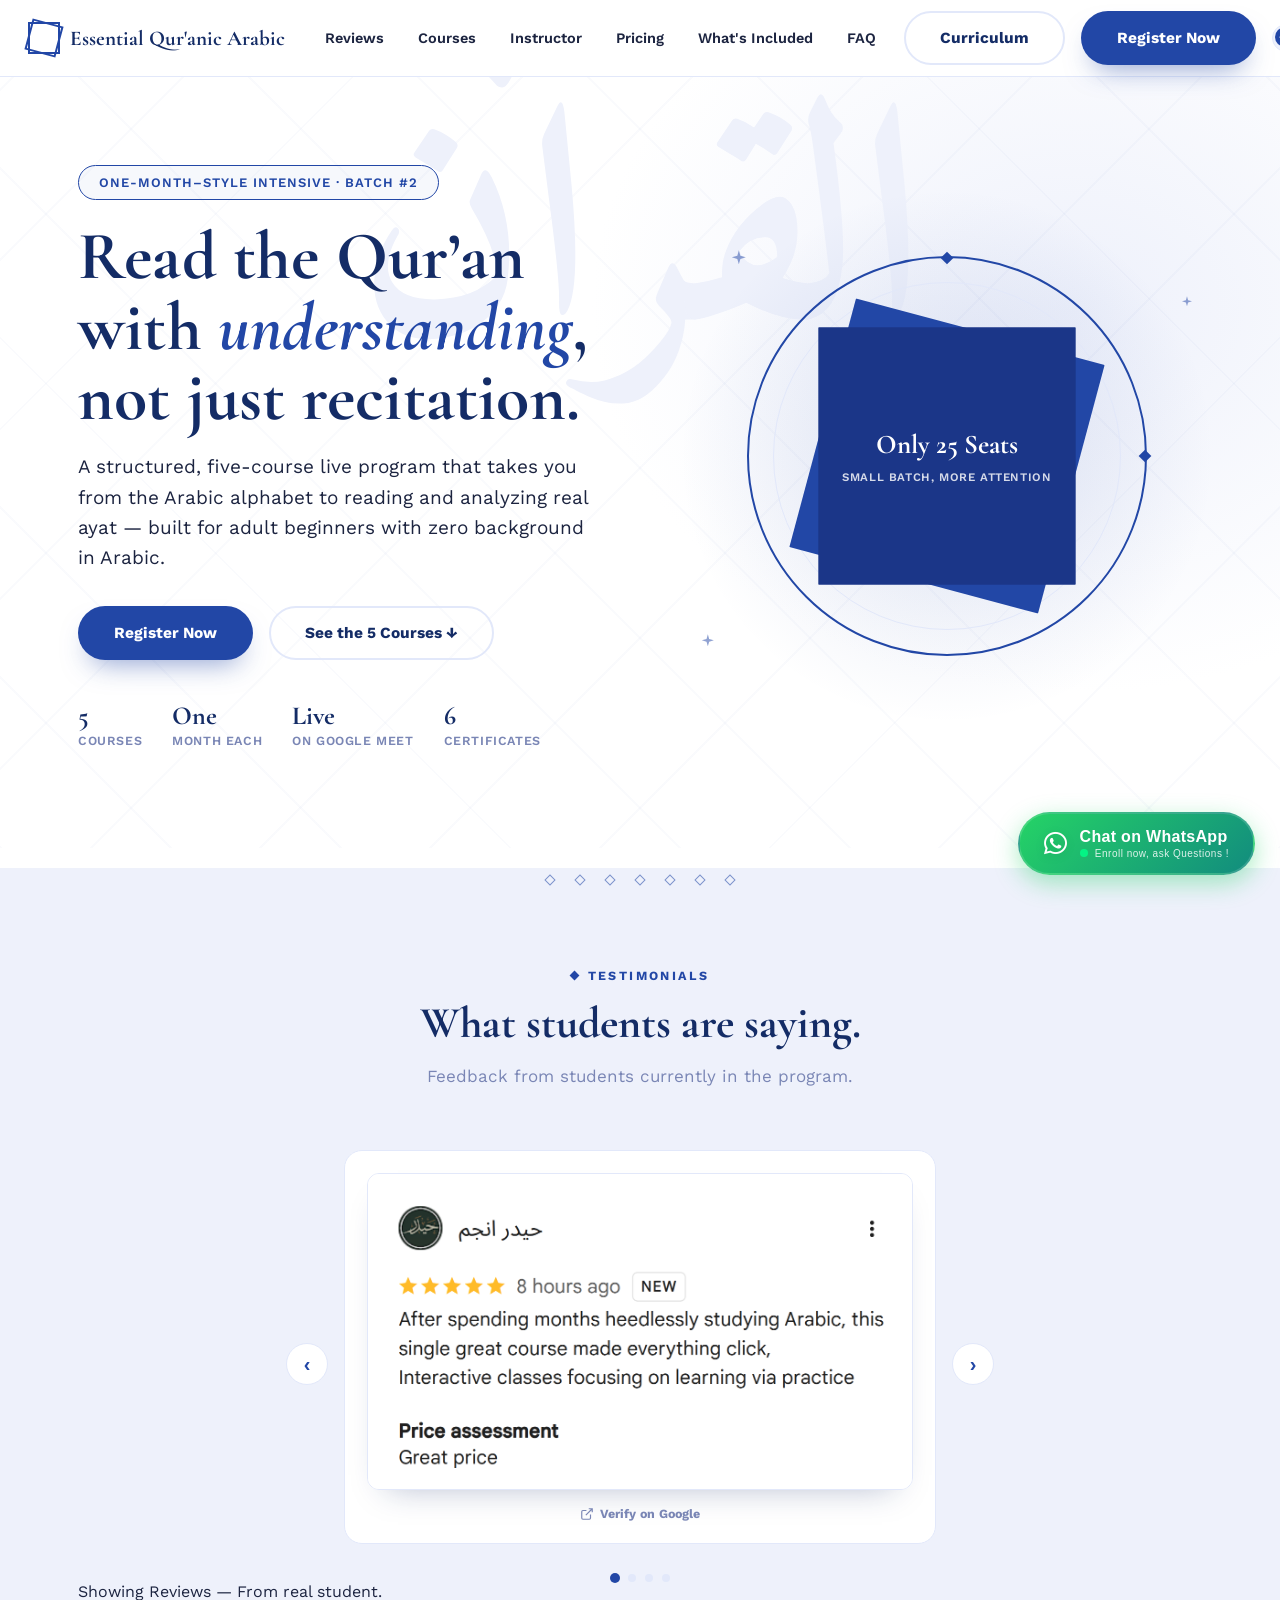
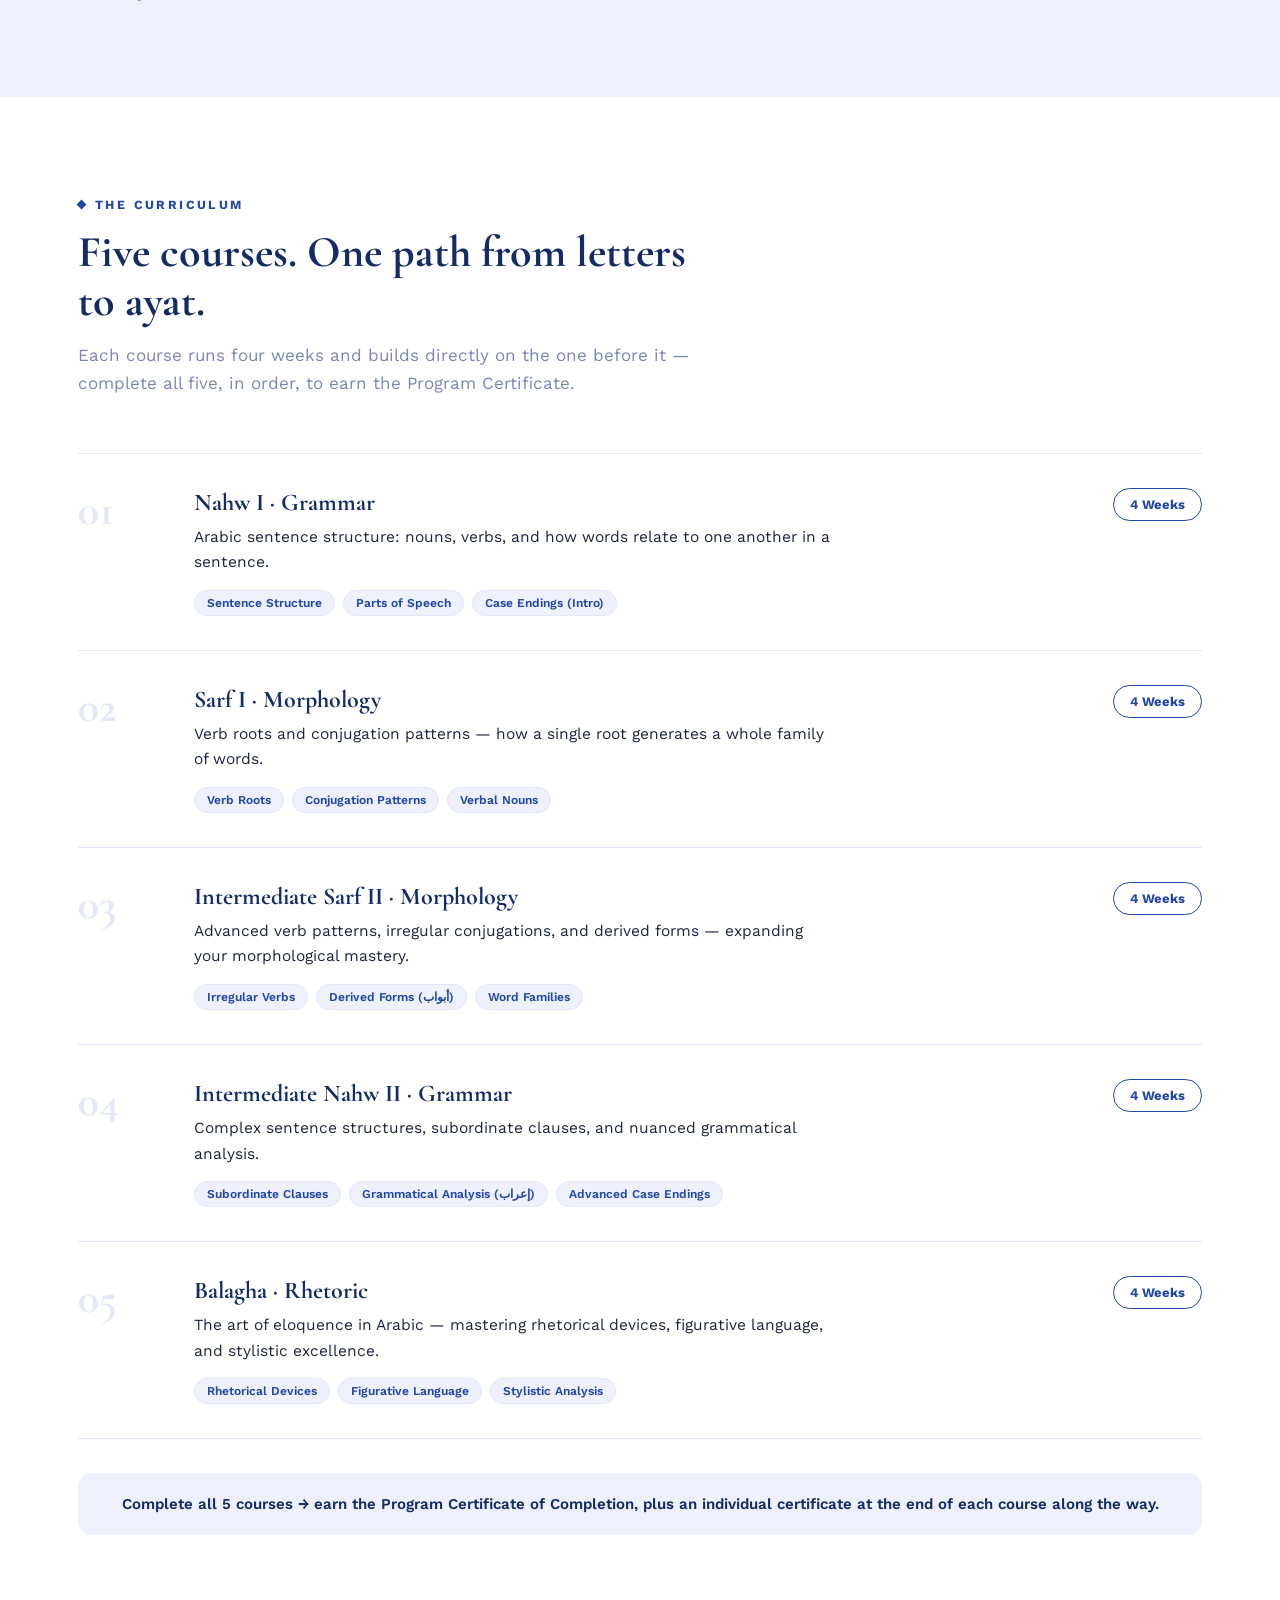
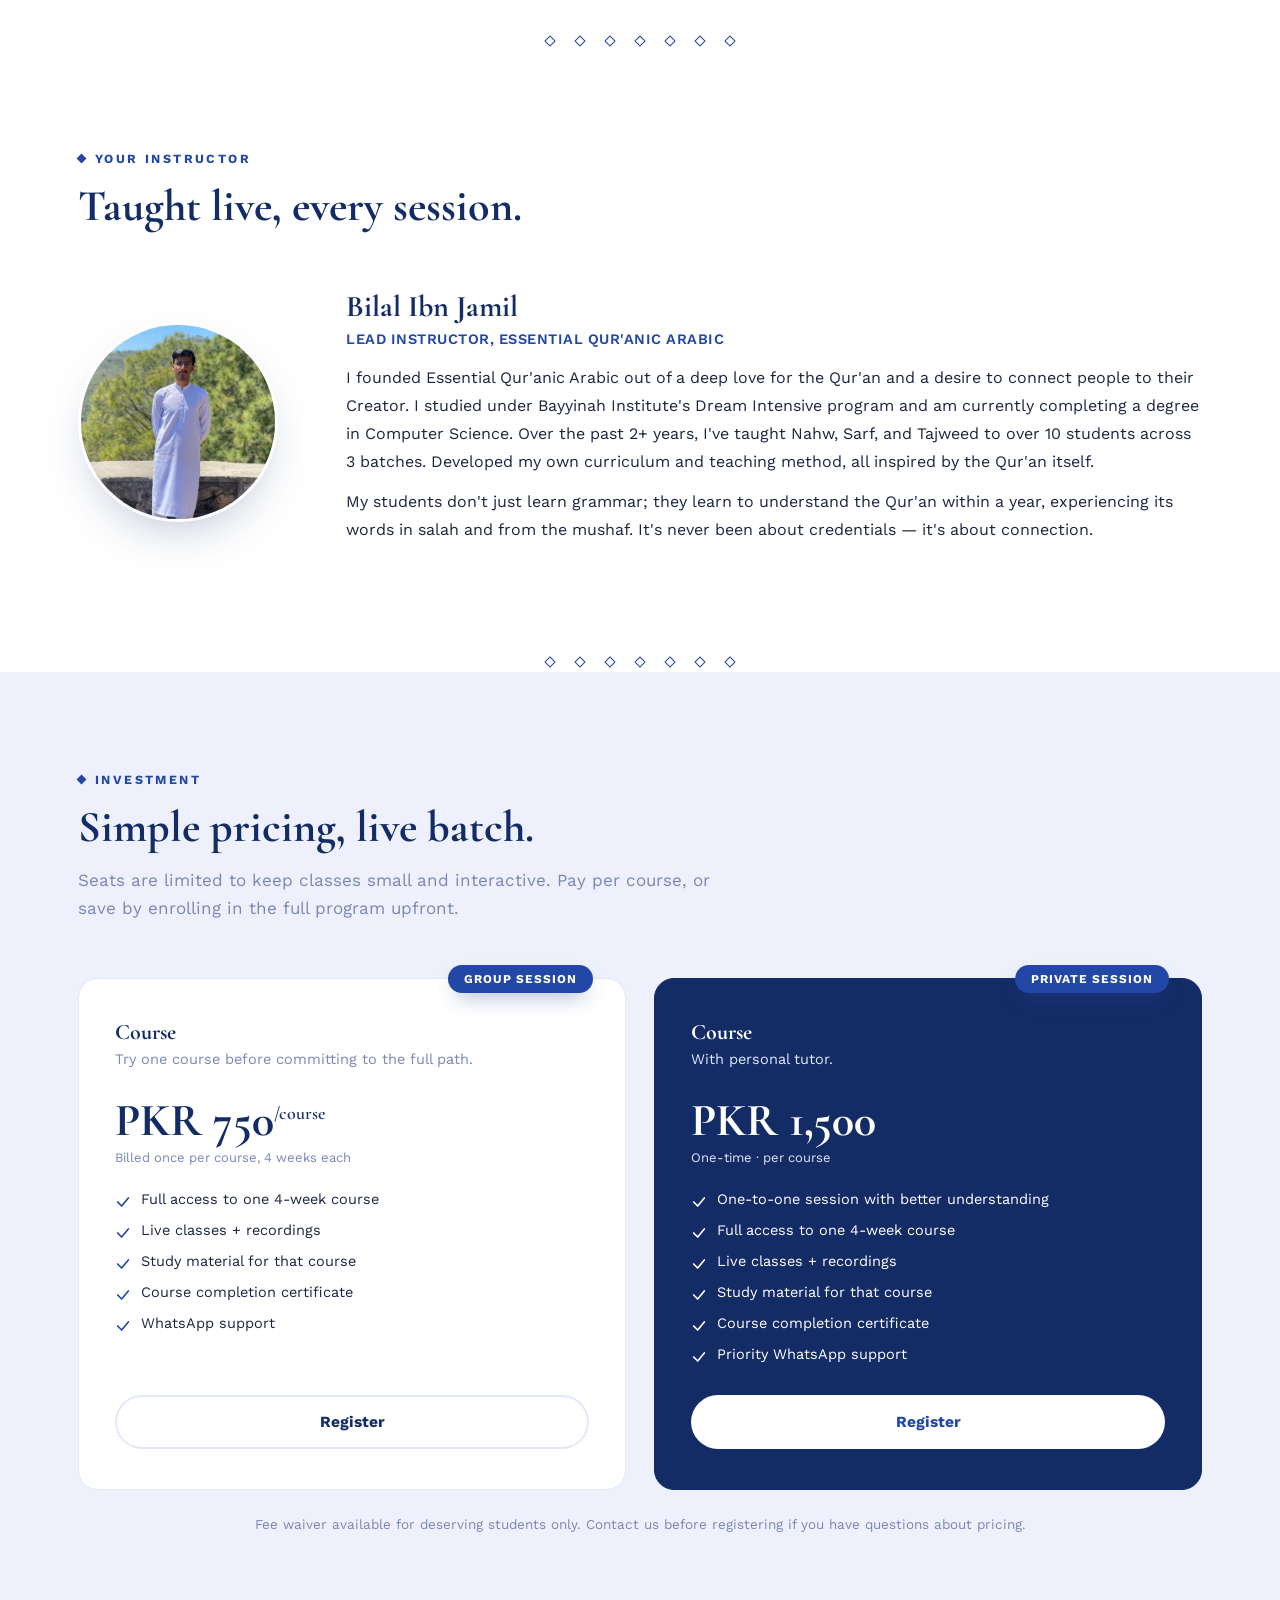
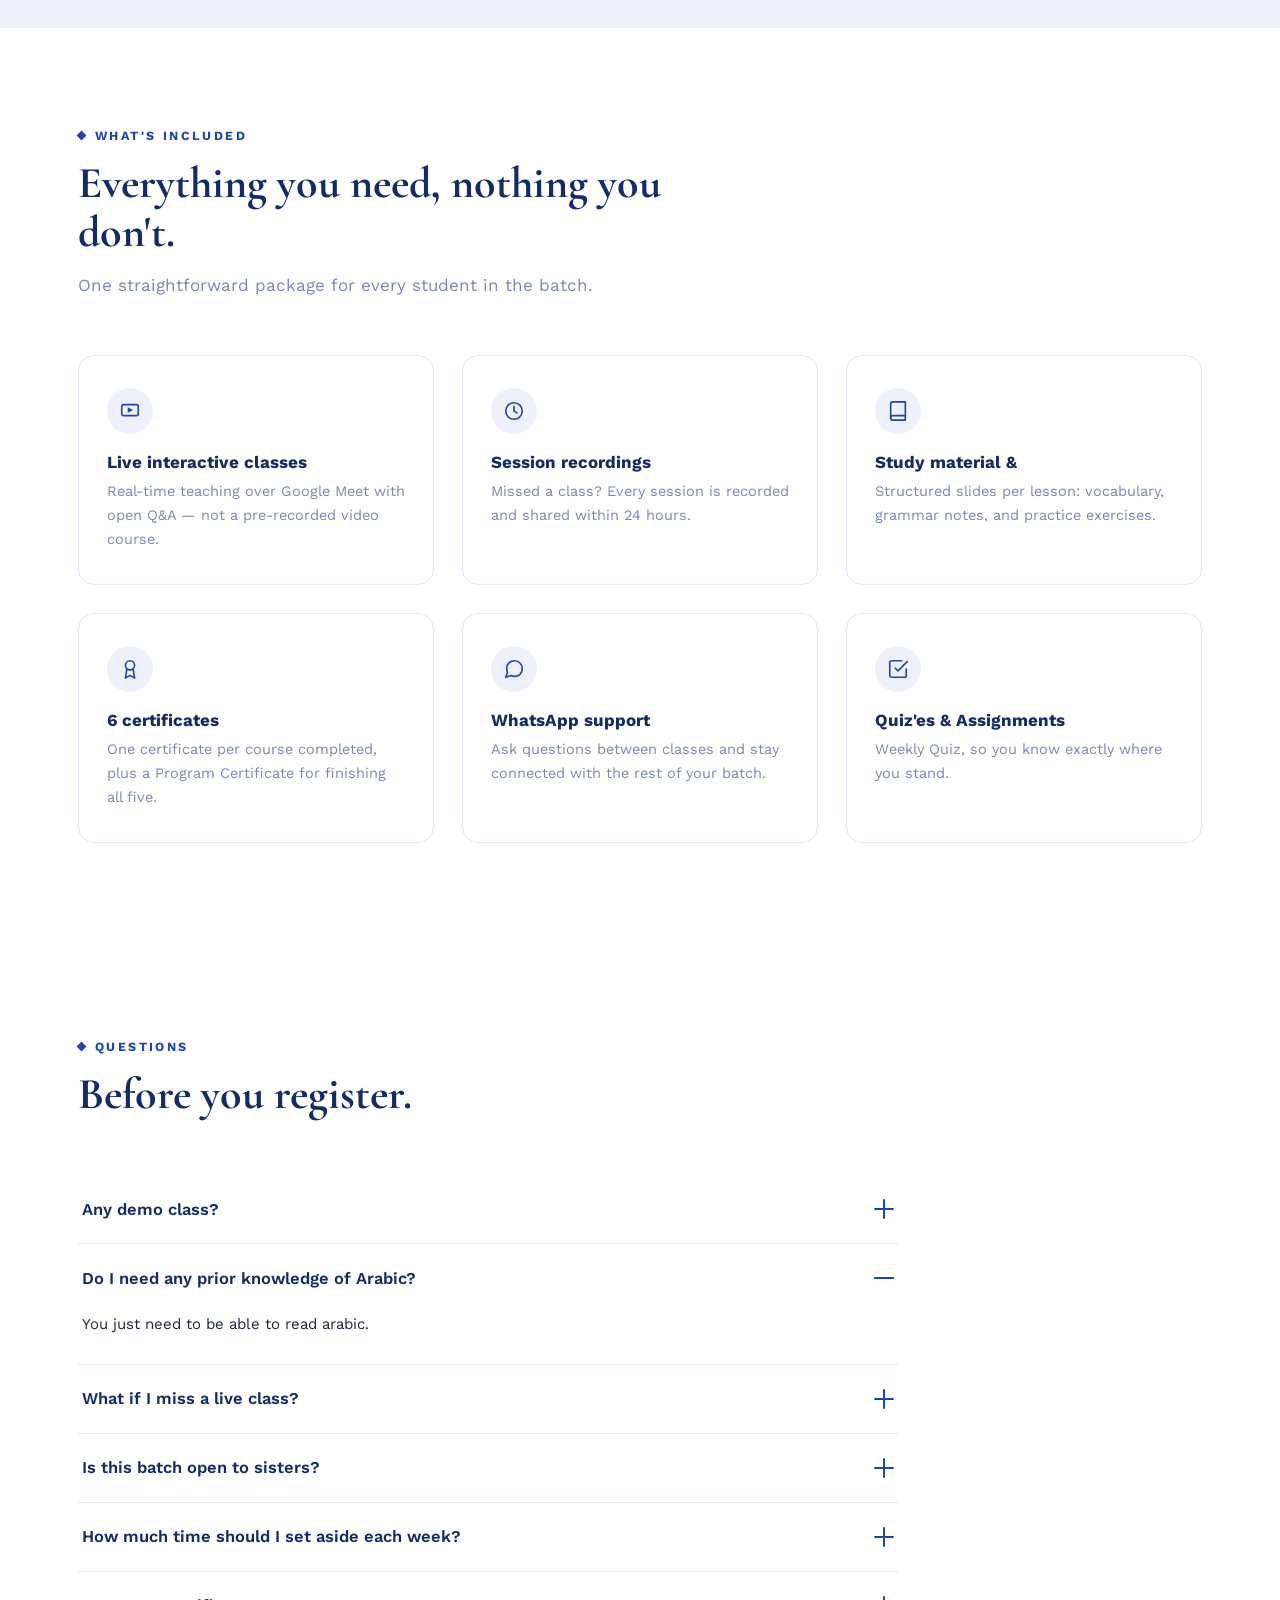
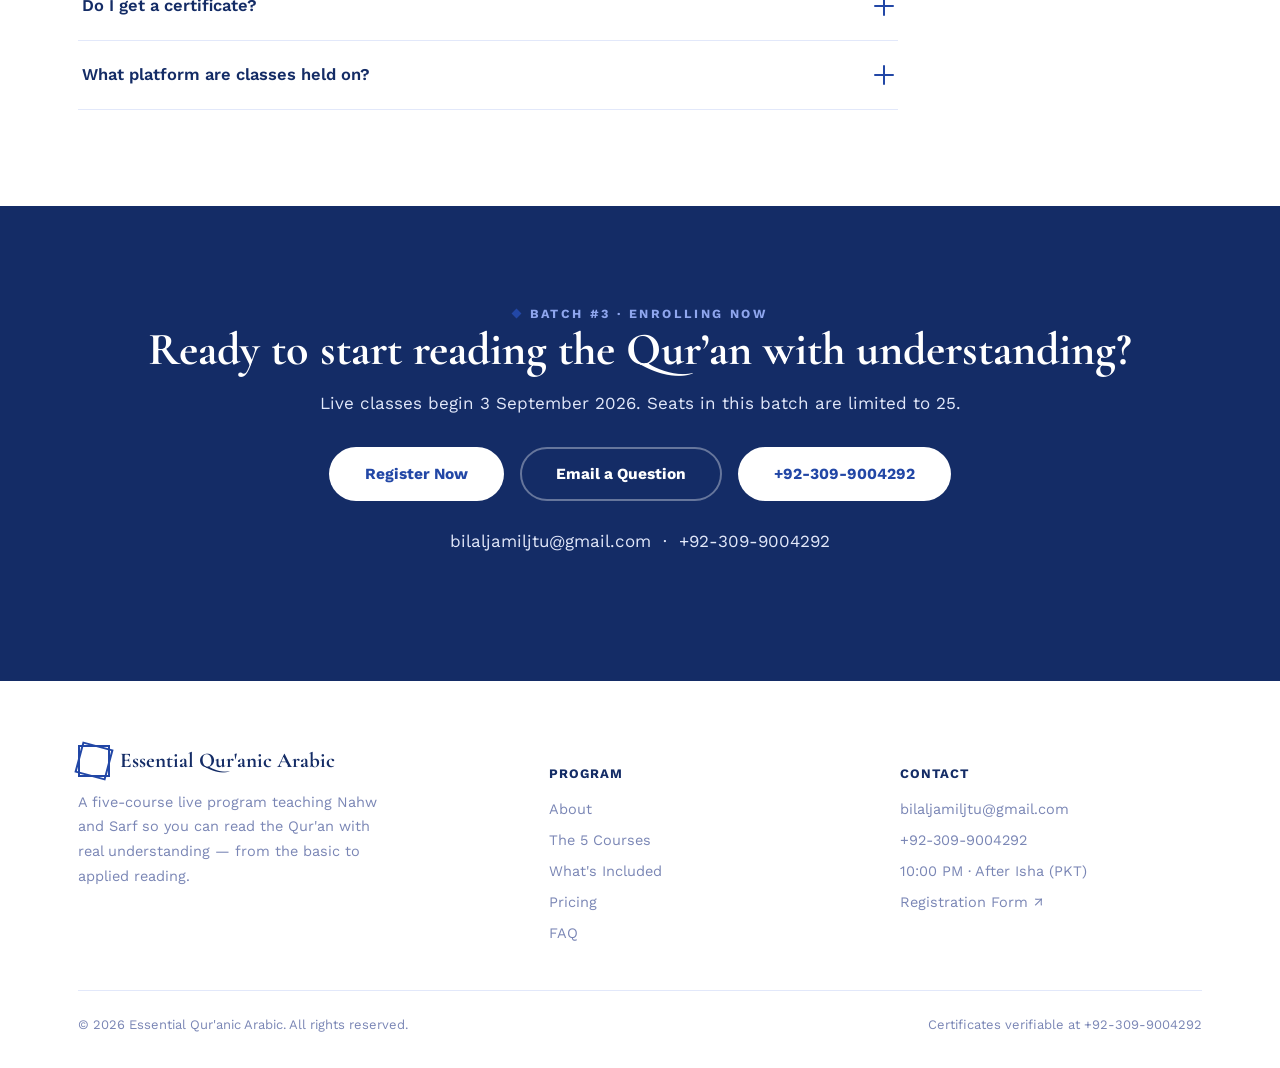
==== commit 3c96707d: "version 2.0" ====
--- a/index.html
+++ b/index.html
@@ -107,7 +107,7 @@
       <div class="t-dots" id="tDots"></div>
     </div>
 
-    <p class="t-note">Showing placeholder examples &mdash; replace the entries in the <code>testimonials</code> array (in the script below) with real student feedback.</p>
+    <p class="t-note">Showing Reviews &mdash; From real student.</p>
   </div>
 </section>
 
--- a/styles.css
+++ b/styles.css
@@ -402,35 +402,31 @@
   display: block;
 }
 /* ================= TESTIMONIALS ================= */
+/* ================= TESTIMONIALS ================= */
 .section-head.centered{ margin-left:auto; margin-right:auto; text-align:center; }
 .section-head.centered .eyebrow{ justify-content:center; }
 
-.testimonials-carousel{ position:relative; max-width:760px; margin:0 auto; }
+.testimonials-carousel{ position:relative; max-width:600px; margin:0 auto; }
 .t-track-wrap{ overflow:hidden; border-radius:20px; }
-.t-track{ display:flex; transition:transform .5s cubic-bezier(.65,0,.35,1); }
-.t-slide{ flex:0 0 100%; padding:4px; }
+.t-track{ display:flex; align-items:flex-start; transition:transform .5s cubic-bezier(.65,0,.35,1); }
+.t-slide{ flex:0 0 100%; padding:4px; display:flex; justify-content:center; }
 
 .t-card{
   background:var(--card); border:1px solid var(--border); border-radius:18px;
-  padding:44px 40px; text-align:center; min-height:280px;
-  display:flex; flex-direction:column; align-items:center; justify-content:center;
-}
-.t-quote-mark{
-  font-family:var(--serif); font-size:56px; font-weight:700; color:var(--blue);
-  line-height:1; margin-bottom:6px; opacity:.85;
-}
-.t-stars{ color:var(--blue); font-size:15px; letter-spacing:3px; margin-bottom:18px; }
-.t-quote{
-  font-family:var(--serif); font-style:italic; font-size:21px; line-height:1.55;
-  color:var(--heading); max-width:560px; margin-bottom:26px;
-}
-.t-person{ display:flex; align-items:center; gap:12px; }
-.t-avatar{
-  width:44px; height:44px; border-radius:50%; background:var(--blue); color:#fff;
-  display:flex; align-items:center; justify-content:center; font-weight:700; font-size:14px; flex:0 0 auto;
-}
-.t-name{ font-weight:700; font-size:14.5px; color:var(--heading); text-align:left; }
-.t-meta{ font-size:12.5px; color:var(--muted); text-align:left; }
+  padding:22px; display:flex; flex-direction:column; align-items:center; gap:16px;
+  width:100%;
+}
+.t-screenshot{
+  display:block; width:100%; height:auto; max-height:440px;
+  object-fit:contain; border-radius:12px; border:1px solid var(--border);
+  box-shadow:0 16px 32px -20px rgba(20,44,102,.35);
+}
+.t-verify{
+  display:inline-flex; align-items:center; gap:6px;
+  font-size:12.5px; font-weight:700; color:var(--muted);
+}
+.t-verify:hover{ color:var(--blue); }
+.t-verify svg{ width:14px; height:14px; }
 
 .t-nav{
   position:absolute; top:50%; transform:translateY(-50%);
@@ -450,22 +446,9 @@
 }
 .t-dot.active{ background:var(--blue); transform:scale(1.25); }
 
-.t-note{
-  max-width:600px; margin:22px auto 0; text-align:center; font-size:12.5px;
-  color:var(--muted); font-style:italic;
-}
-.t-verify{
-  display:inline-flex; align-items:center; gap:6px;
-  font-size:12px; font-weight:700; color:var(--muted);
-  margin-top:16px; padding-top:14px; border-top:1px solid var(--border);
-}
-.t-verify:hover{ color:var(--blue); }
-.t-verify svg{ width:13px; height:13px; }
-
 @media (max-width:820px){
   .t-nav{ display:none; }
-  .t-card{ padding:34px 26px; min-height:0; }
-  .t-quote{ font-size:18px; }
+  .t-card{ padding:16px; }
 }
 /* ================= FOOTER ================= */
 footer{ padding:64px 0 36px; }
@@ -478,76 +461,7 @@
 .footer-col a:hover{ color:var(--blue); }
 .footer-bottom{ border-top:1px solid var(--border); padding-top:26px; display:flex; justify-content:space-between; flex-wrap:wrap; gap:12px; font-size:13px; color:var(--muted); }
 @media (max-width:800px){ .footer-grid{ grid-template-columns:1fr 1fr; } .footer-brand{ grid-column:1/-1; } }
-/* Whatsapp icon
-.whatsapp-btn {
-    position: fixed;
-    bottom: 20px;
-    right: 20px;
-    background-color: #25D366;
-    color: white;
-    padding: 12px 20px;
-    border-radius: 50px;
-    display: flex;
-    align-items: center;
-    gap: 10px;
-    font-family: Arial, sans-serif;
-    font-size: 16px;
-    font-weight: 600;
-    text-decoration: none;
-    box-shadow: 0 0 0 0 rgba(37, 211, 102, 0.7);
-    z-index: 9999;
-    animation: pulse 2s infinite;
-    transition: all 0.3s ease;
-}
-
-.whatsapp-btn:hover {
-    transform: scale(1.05);
-    background-color: #128C7E;
-}
-
-.whatsapp-btn i {
-    font-size: 24px;
-}
-
-@keyframes pulse {
-    0% {
-        box-shadow: 0 0 0 0 rgba(37, 211, 102, 0.7);
-    }
-    70% {
-        box-shadow: 0 0 0 15px rgba(37, 211, 102, 0);
-    }
-    100% {
-        box-shadow: 0 0 0 0 rgba(37, 211, 102, 0);
-    }
-}
- Mobile responsive 
-@media (max-width: 768px) {
-    .whatsapp-btn {
-        padding: 10px 15px;
-        font-size: 13px;
-        bottom: 15px;
-        right: 15px;
-    }
-    
-    .whatsapp-btn i {
-        font-size: 18px !important;
-    }
-}
-
-@media (max-width: 480px) {
-    .whatsapp-btn {
-        padding: 8px 12px;
-        font-size: 11px;
-        bottom: 10px;
-        right: 10px;
-        gap: 6px;
-    }
-    
-    .whatsapp-btn i {
-        font-size: 16px !important;
-    }
-} 
-*/
+
 /* ===== WHATSAPP FLOATING BUTTON ===== */
 .whatsapp-btn {
     position: fixed;
@@ -642,56 +556,19 @@
 }
 
 /* ===== RESPONSIVE DESIGN ===== */
-/* Tablets */
-@media (max-width: 768px) {
-    .whatsapp-btn {
-        padding: 12px 18px;
-        font-size: 14px;
-        bottom: 20px;
-        right: 20px;
-        gap: 10px;
-    }
-    
-    .whatsapp-btn i {
-        font-size: 22px;
-    }
-    
-    .whatsapp-btn .availability {
-        font-size: 9px;
-    }
-}
-
-/* Mobile Phones */
-@media (max-width: 480px) {
-    .whatsapp-btn {
-        padding: 10px 15px;
-        font-size: 12px;
-        bottom: 15px;
-        right: 15px;
-        gap: 8px;
-        border-radius: 50px;
-    }
-    
-    .whatsapp-btn i {
-        font-size: 18px;
-    }
-    
-    .whatsapp-btn .availability {
-        font-size: 8px;
-    }
-}
-
-/* Small phones */
-@media (max-width: 360px) {
-    .whatsapp-btn {
-        padding: 8px 12px;
-        font-size: 11px;
-        bottom: 10px;
-        right: 10px;
-        gap: 6px;
-    }
-    
-    .whatsapp-btn i {
-        font-size: 16px;
-    }
-}
+/* WhatsApp Pulse Effect - Add this only */
+@keyframes whatsapp-pulse {
+    0% {
+        box-shadow: 0 0 0 0 rgba(37, 211, 102, 0.4);
+    }
+    70% {
+        box-shadow: 0 0 0 15px rgba(37, 211, 102, 0);
+    }
+    100% {
+        box-shadow: 0 0 0 0 rgba(37, 211, 102, 0);
+    }
+}
+
+.whatsapp-btn {
+    animation: whatsapp-pulse 2s infinite;
+}
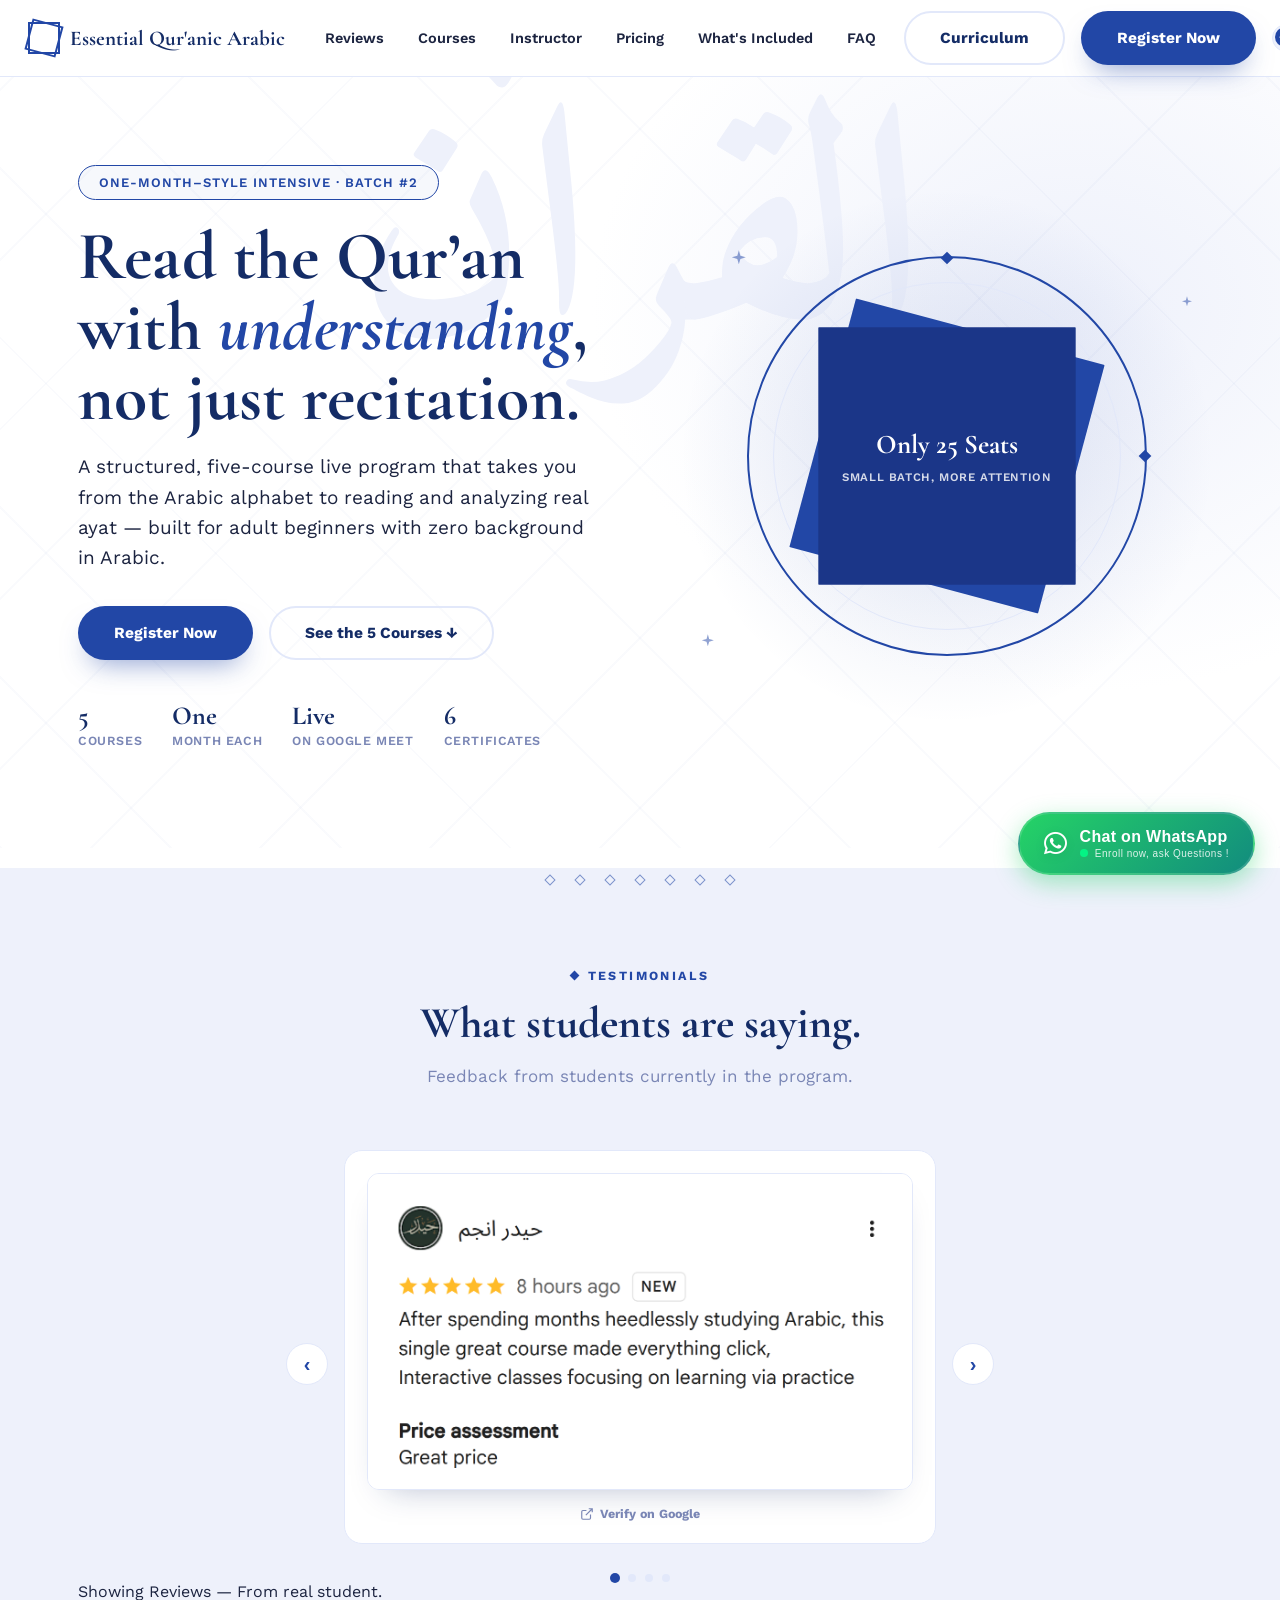
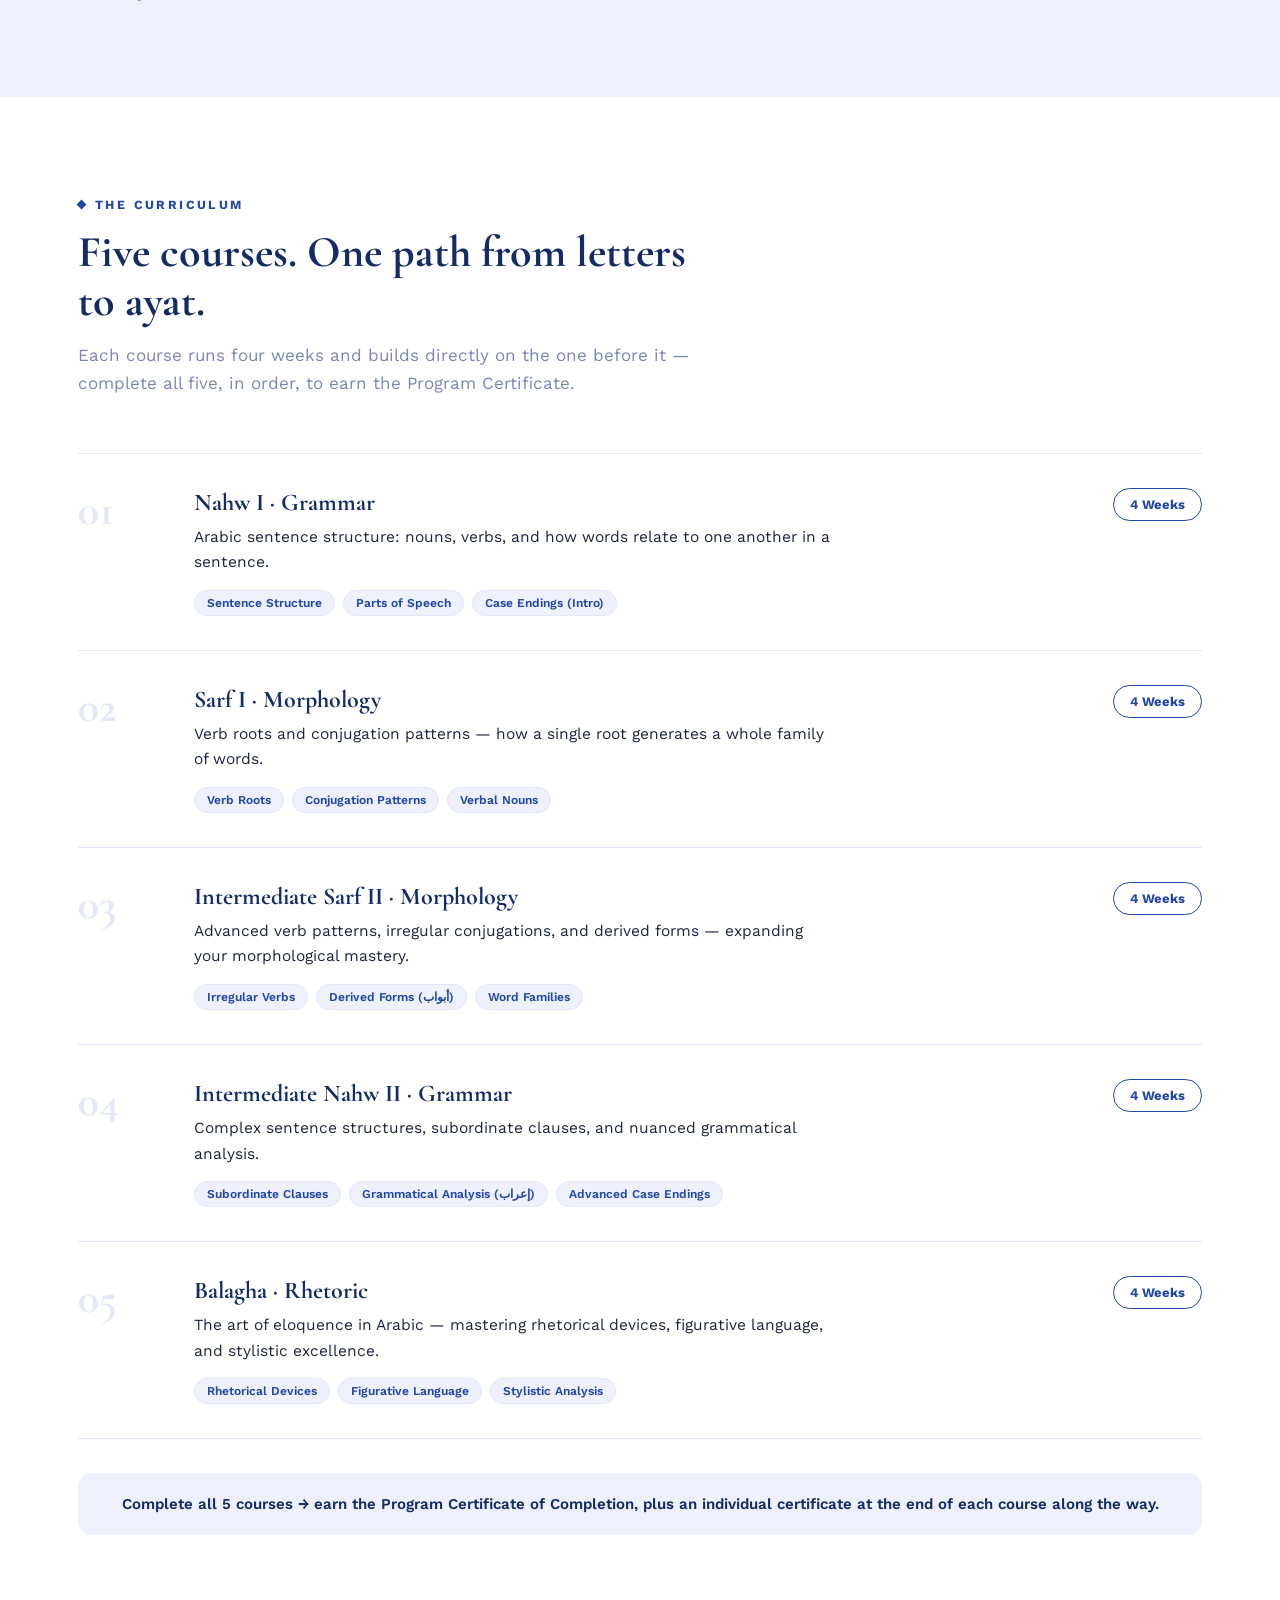
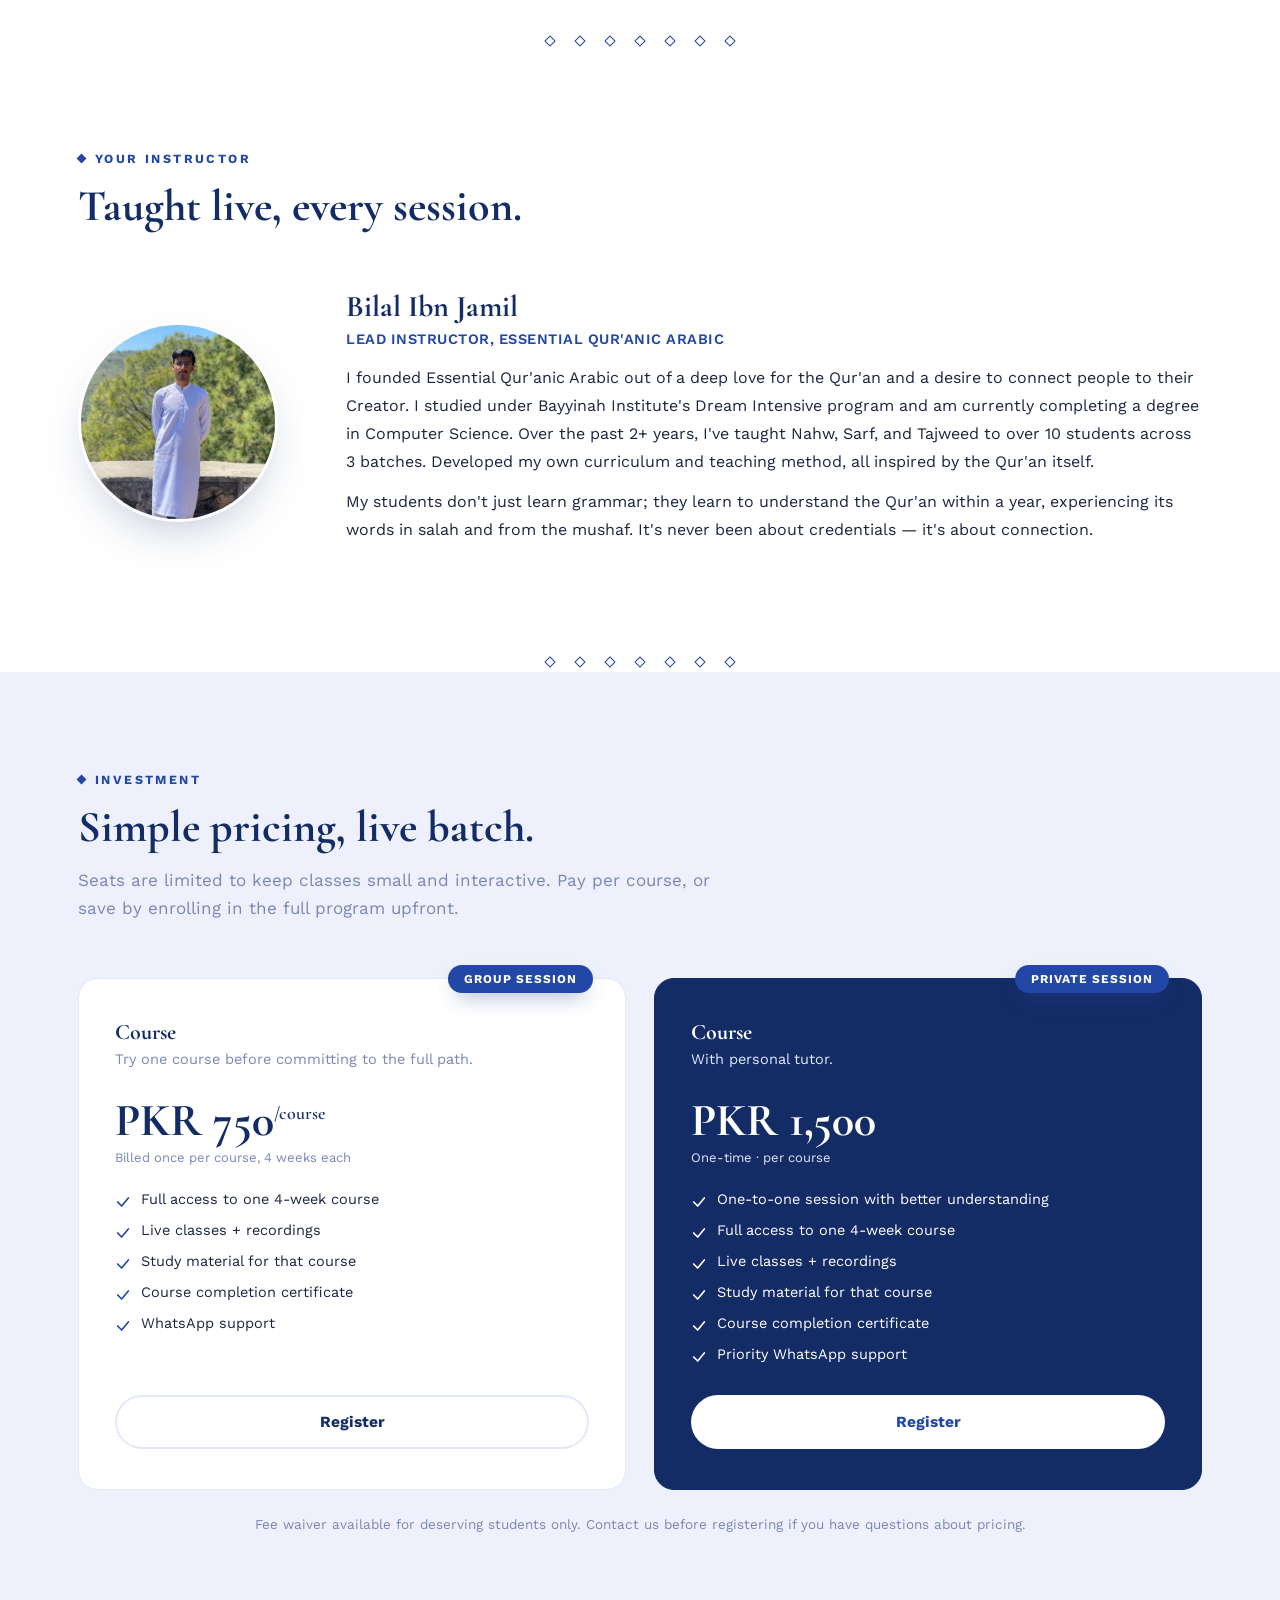
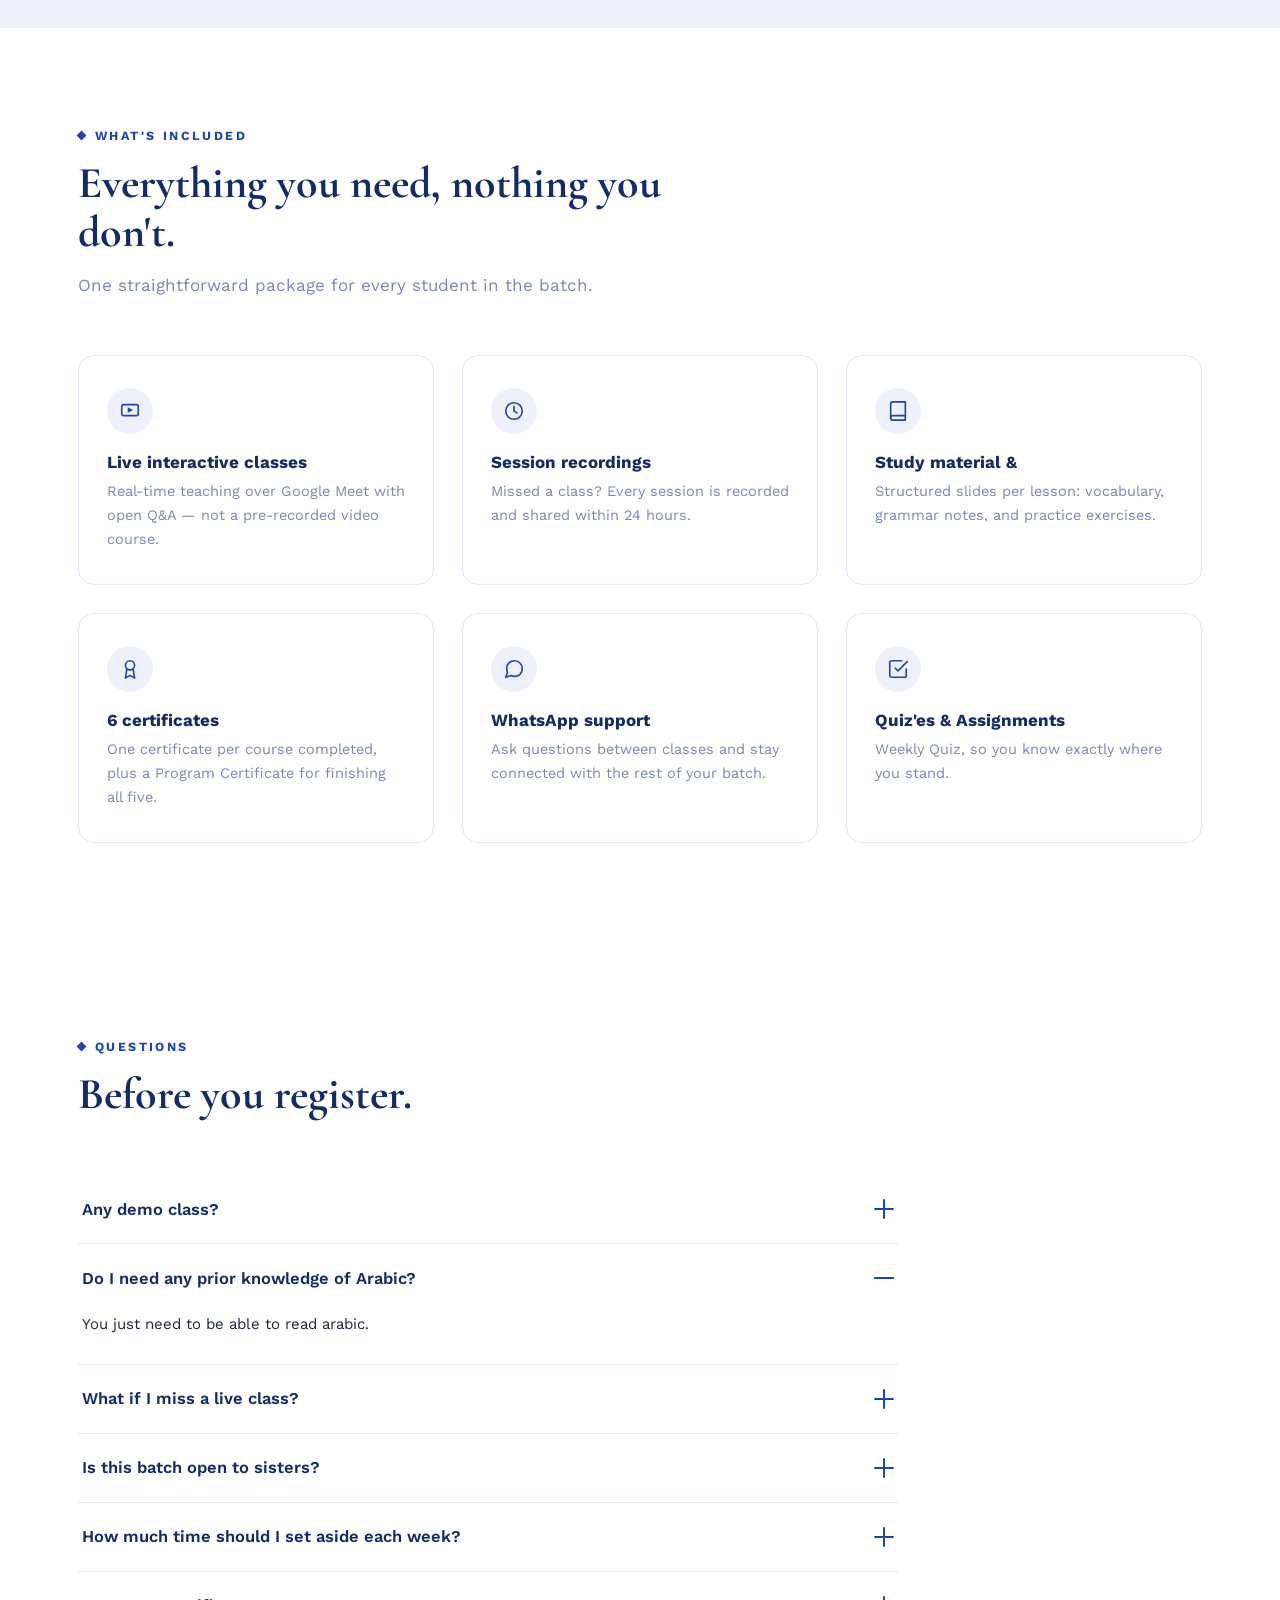
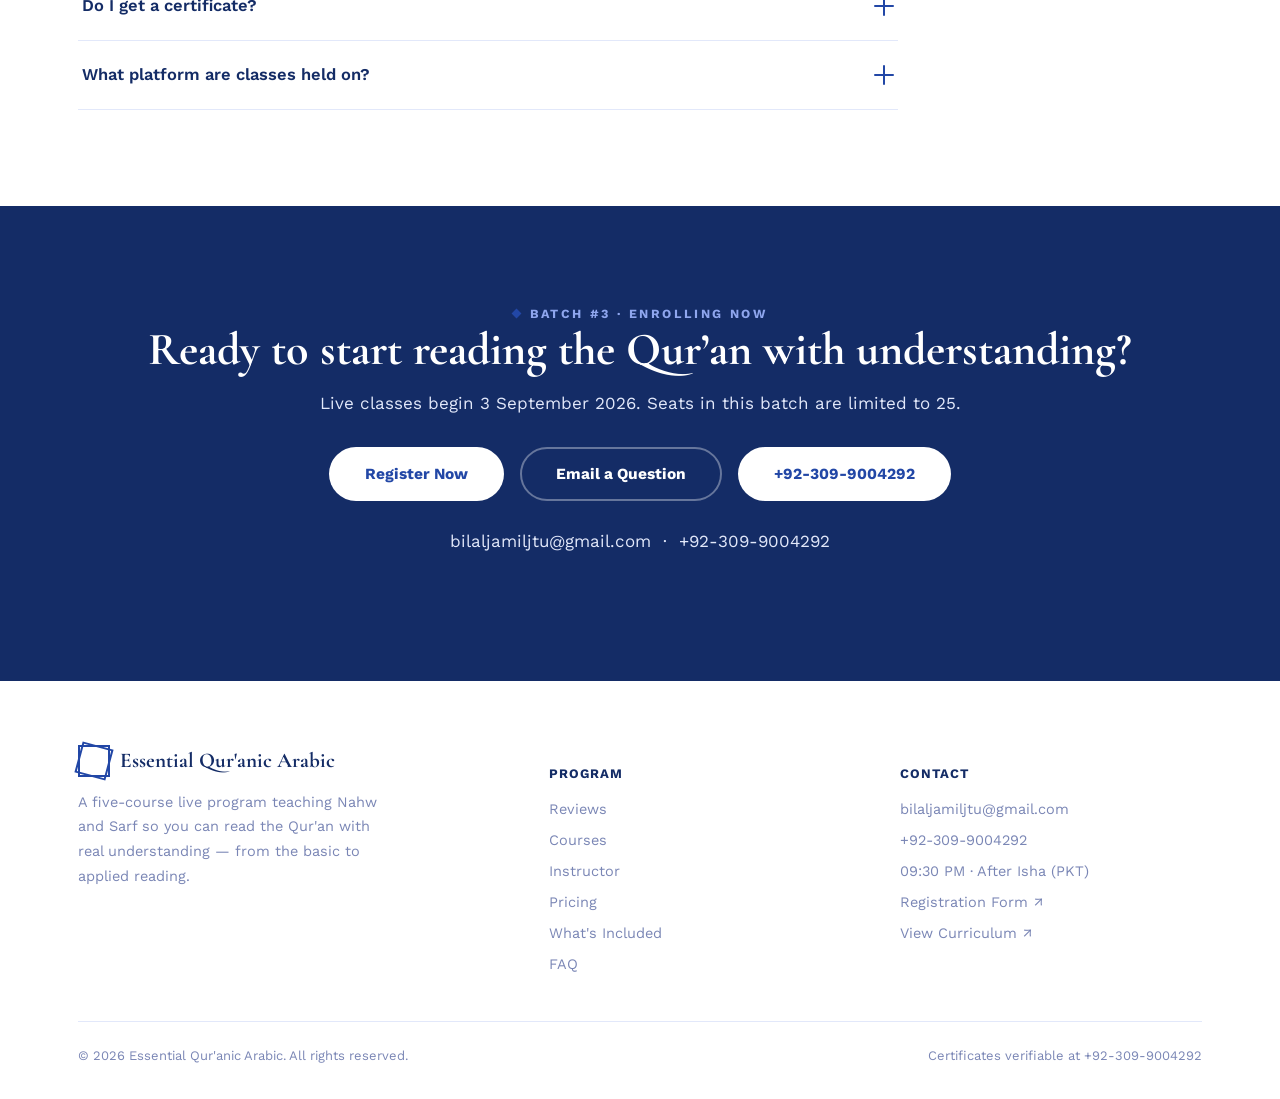
==== commit f60f3004: "version 2.0" ====
--- a/index.html
+++ b/index.html
@@ -451,11 +451,13 @@
       <div class="footer-col reveal">
         <h5>Program</h5>
         <ul>
-          <li><a href="#about">About</a></li>
-          <li><a href="#courses">The 5 Courses</a></li>
-          <li><a href="#includes">What's Included</a></li>
-          <li><a href="#pricing">Pricing</a></li>
-          <li><a href="#faq">FAQ</a></li>
+      <li><a href="#testimonials">Reviews</a></li>
+      <li><a href="#courses">Courses</a></li>
+      <!-- <a href="study-material.html" class="red2" >Study Material</a> -->
+      <li><a href="#instructor">Instructor</a></li>
+      <li><a href="#pricing">Pricing</a></li>
+      <li><a href="#includes">What's Included</a></li>
+      <li><a href="#faq">FAQ</a></li>
         </ul>
       </div>
       <div class="footer-col reveal">
@@ -463,8 +465,9 @@
         <ul>
           <li><a href="mailto:bilaljamiljtu@gmail.com">bilaljamiljtu@gmail.com</a></li>
           <li><a href="tel:+923099004292">+92-309-9004292</a></li>
-          <li><span>10:00 PM &middot; After Isha (PKT)</span></li>
+          <li><span>09:30 PM &middot; After Isha (PKT)</span></li>
           <li><a href="https://forms.gle/2UCA8MqqVZhwpC8a7" target="_blank" rel="noopener">Registration Form ↗</a></li>
+          <li><a href="course-outline.html" target="_blank" rel="noopener">View Curriculum ↗</a></li>
         </ul>
       </div>
     </div>
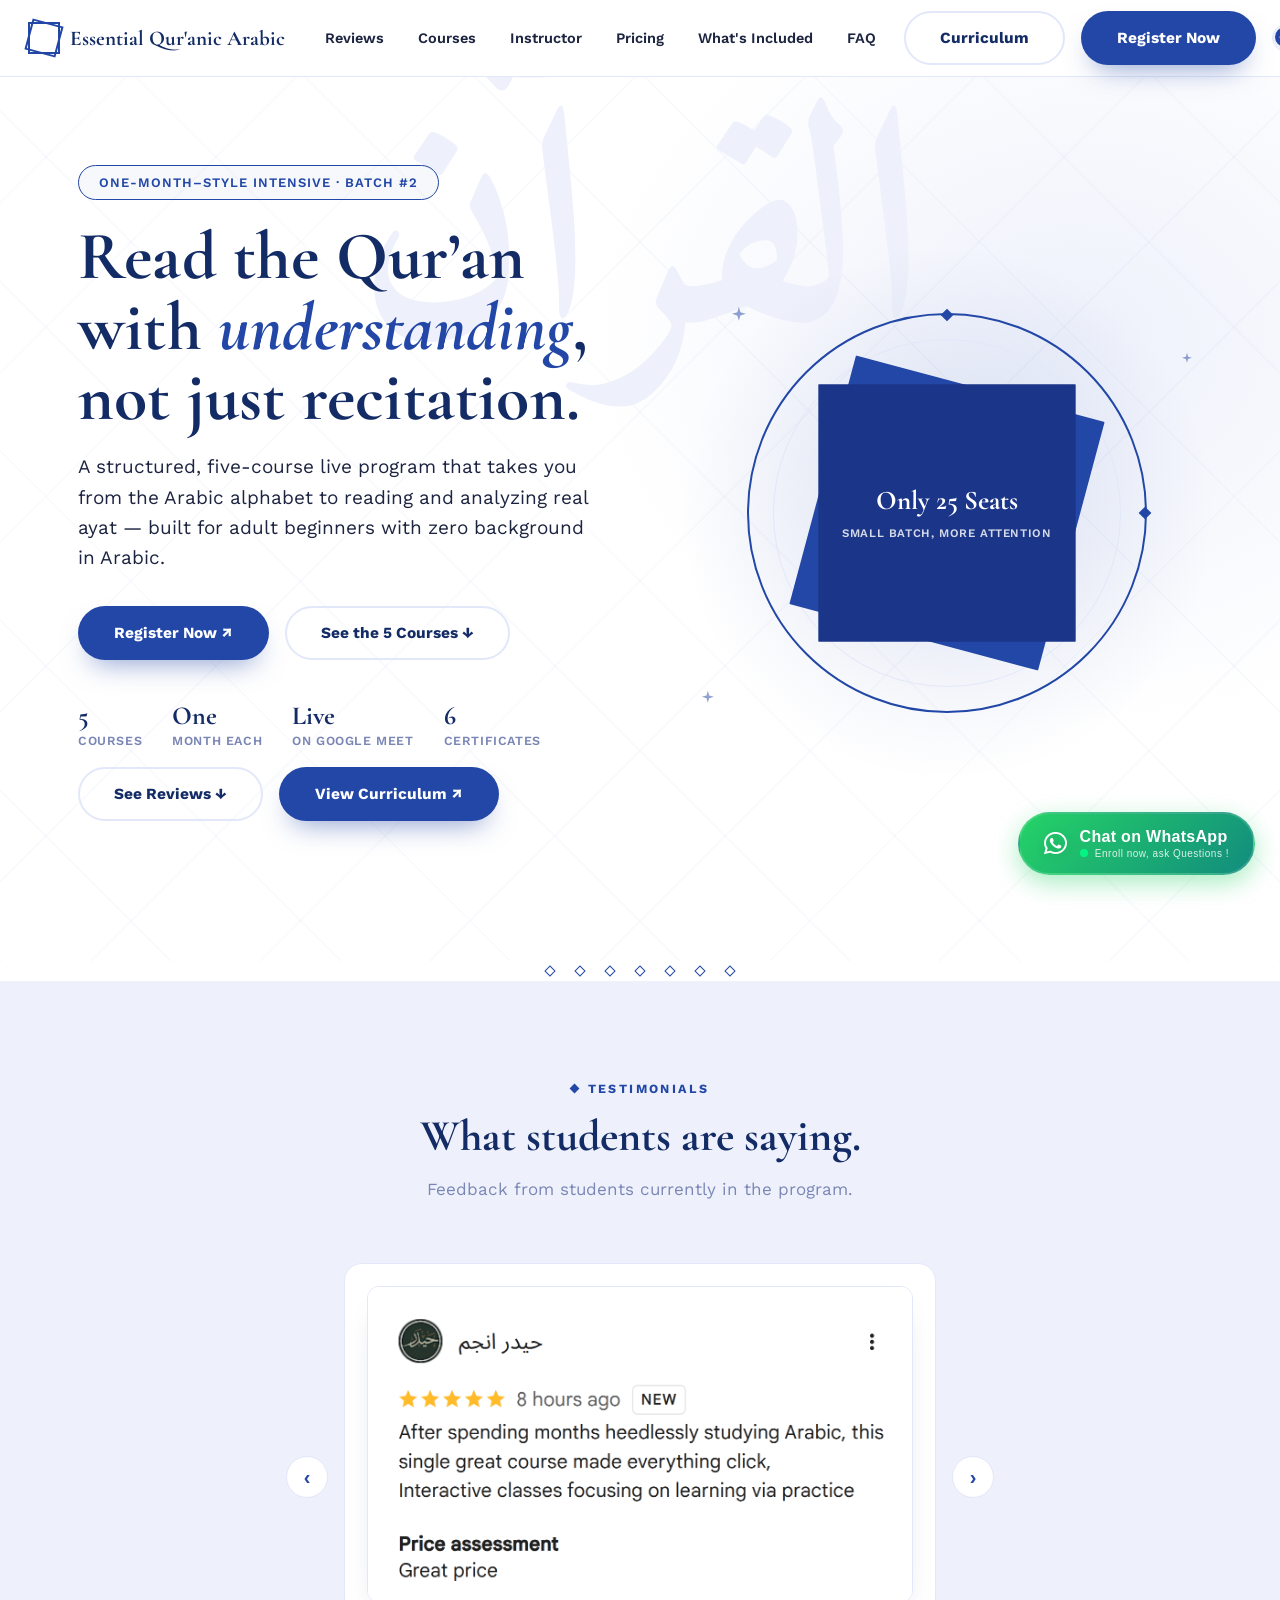
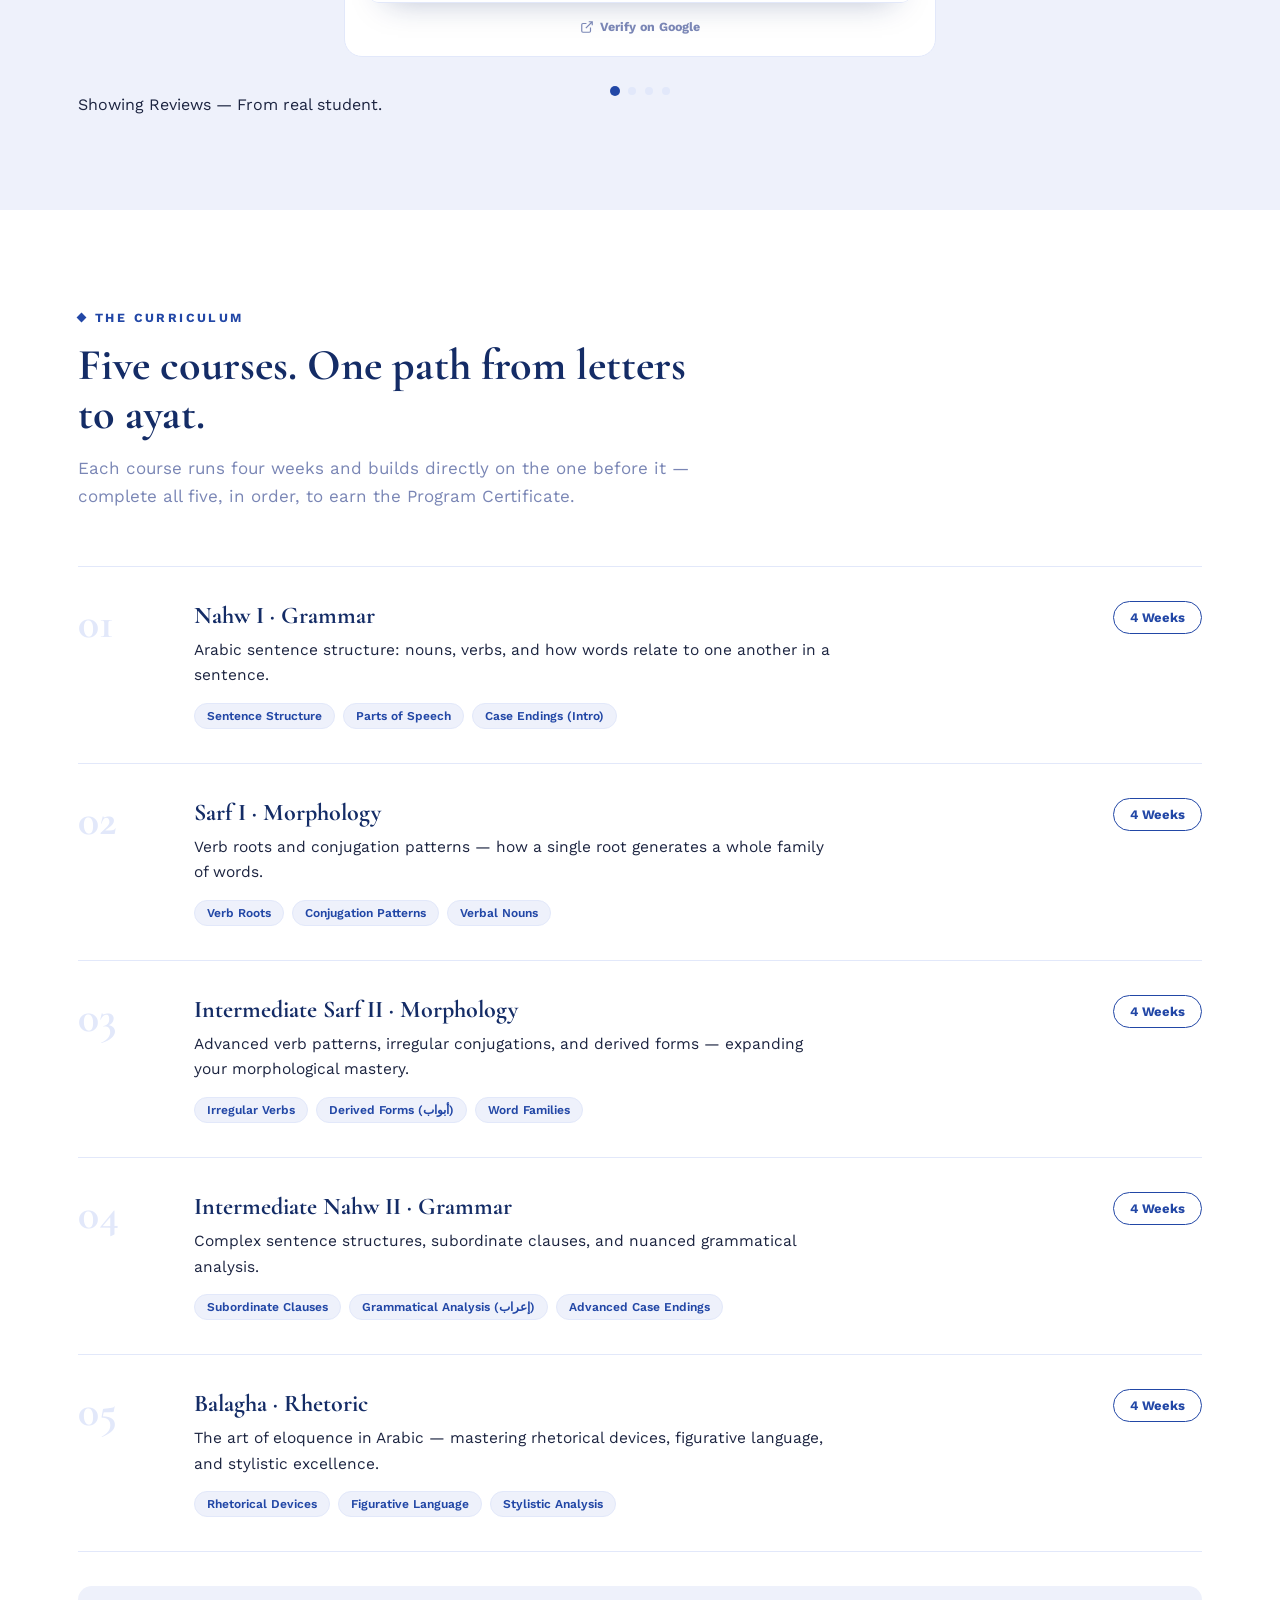
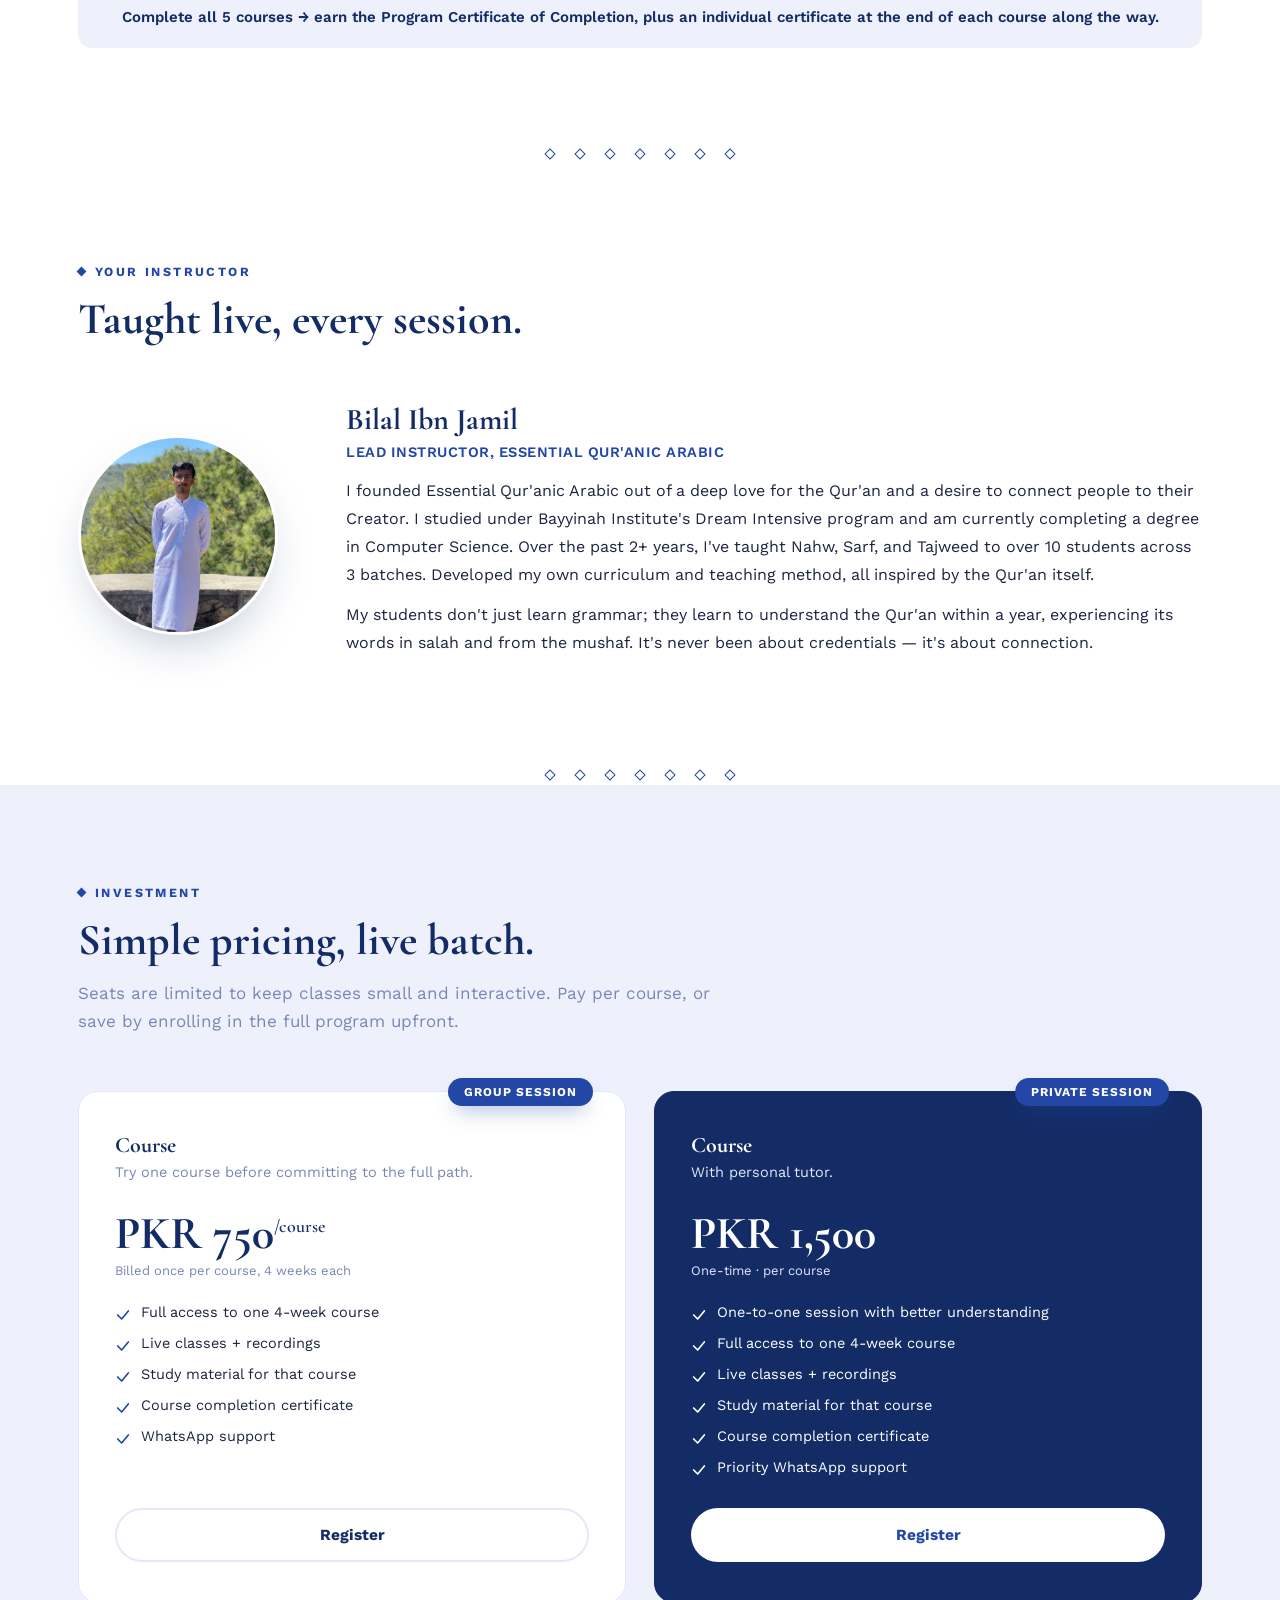
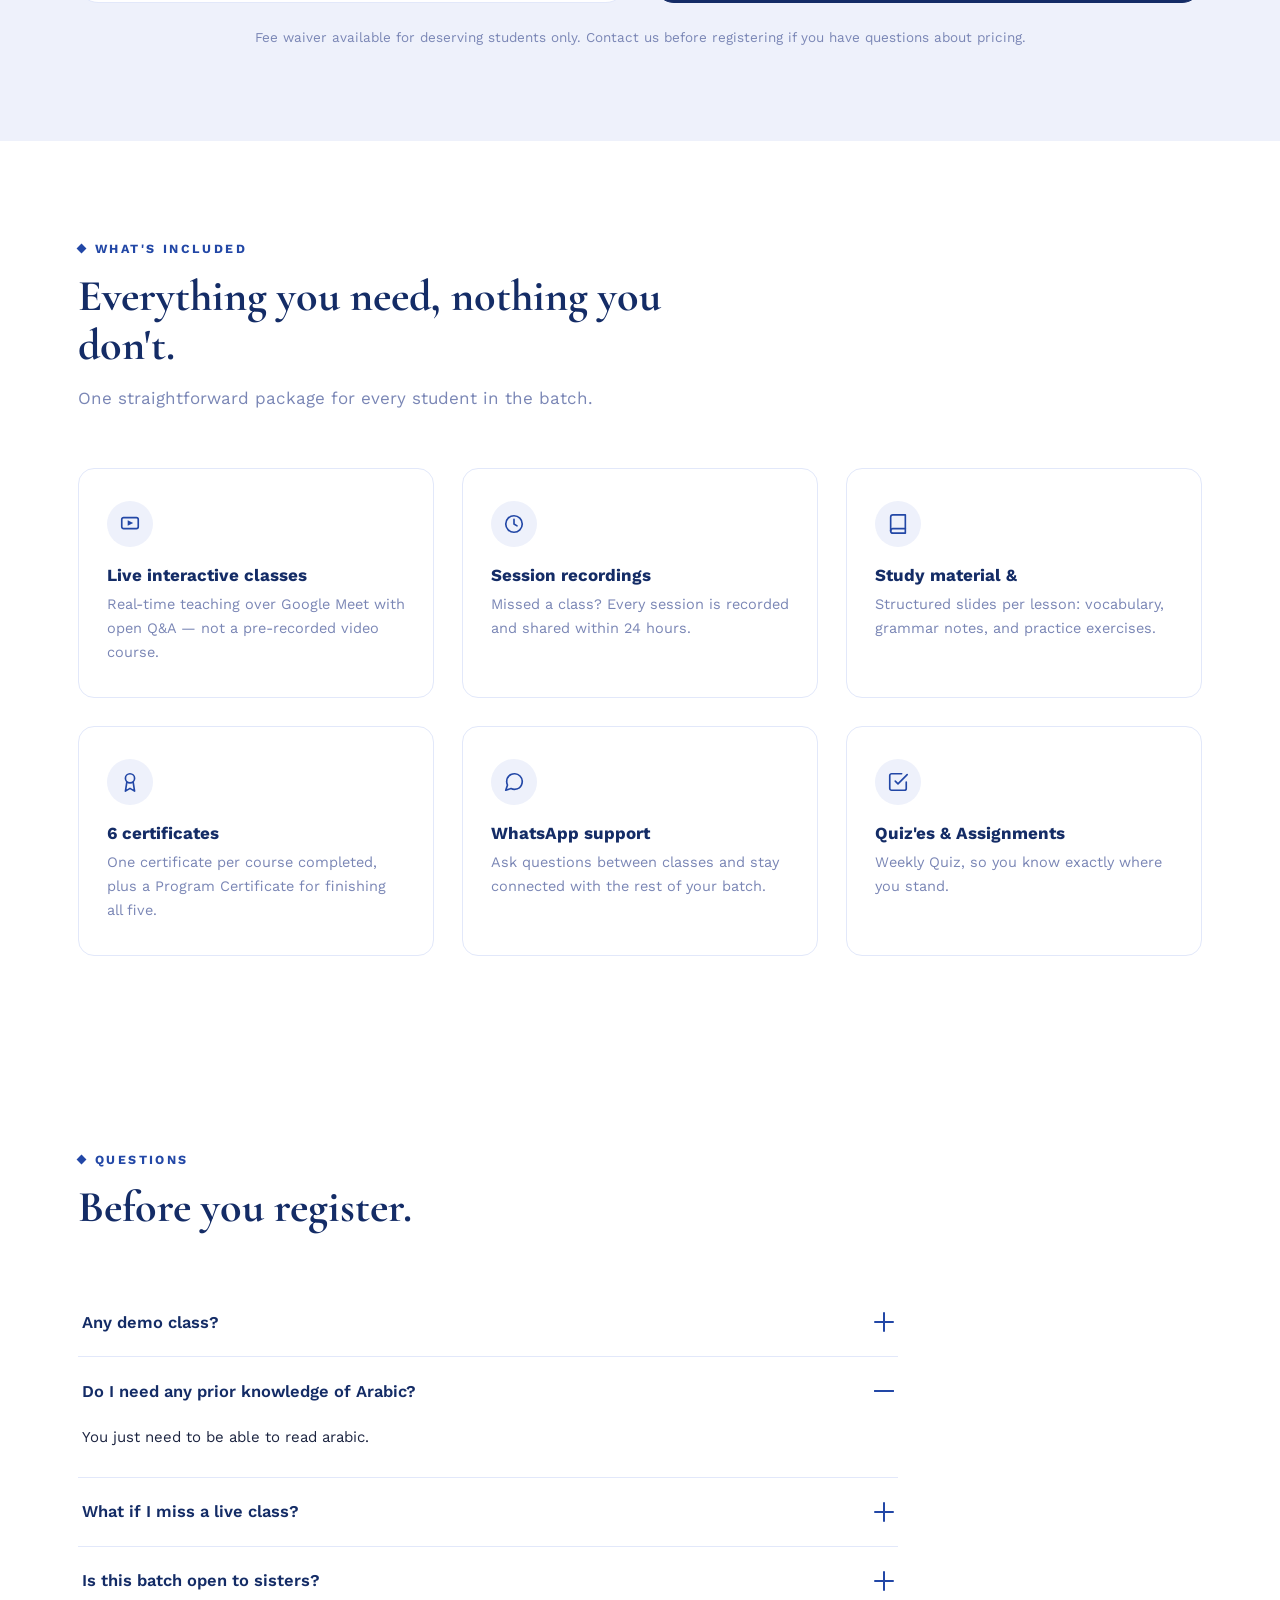
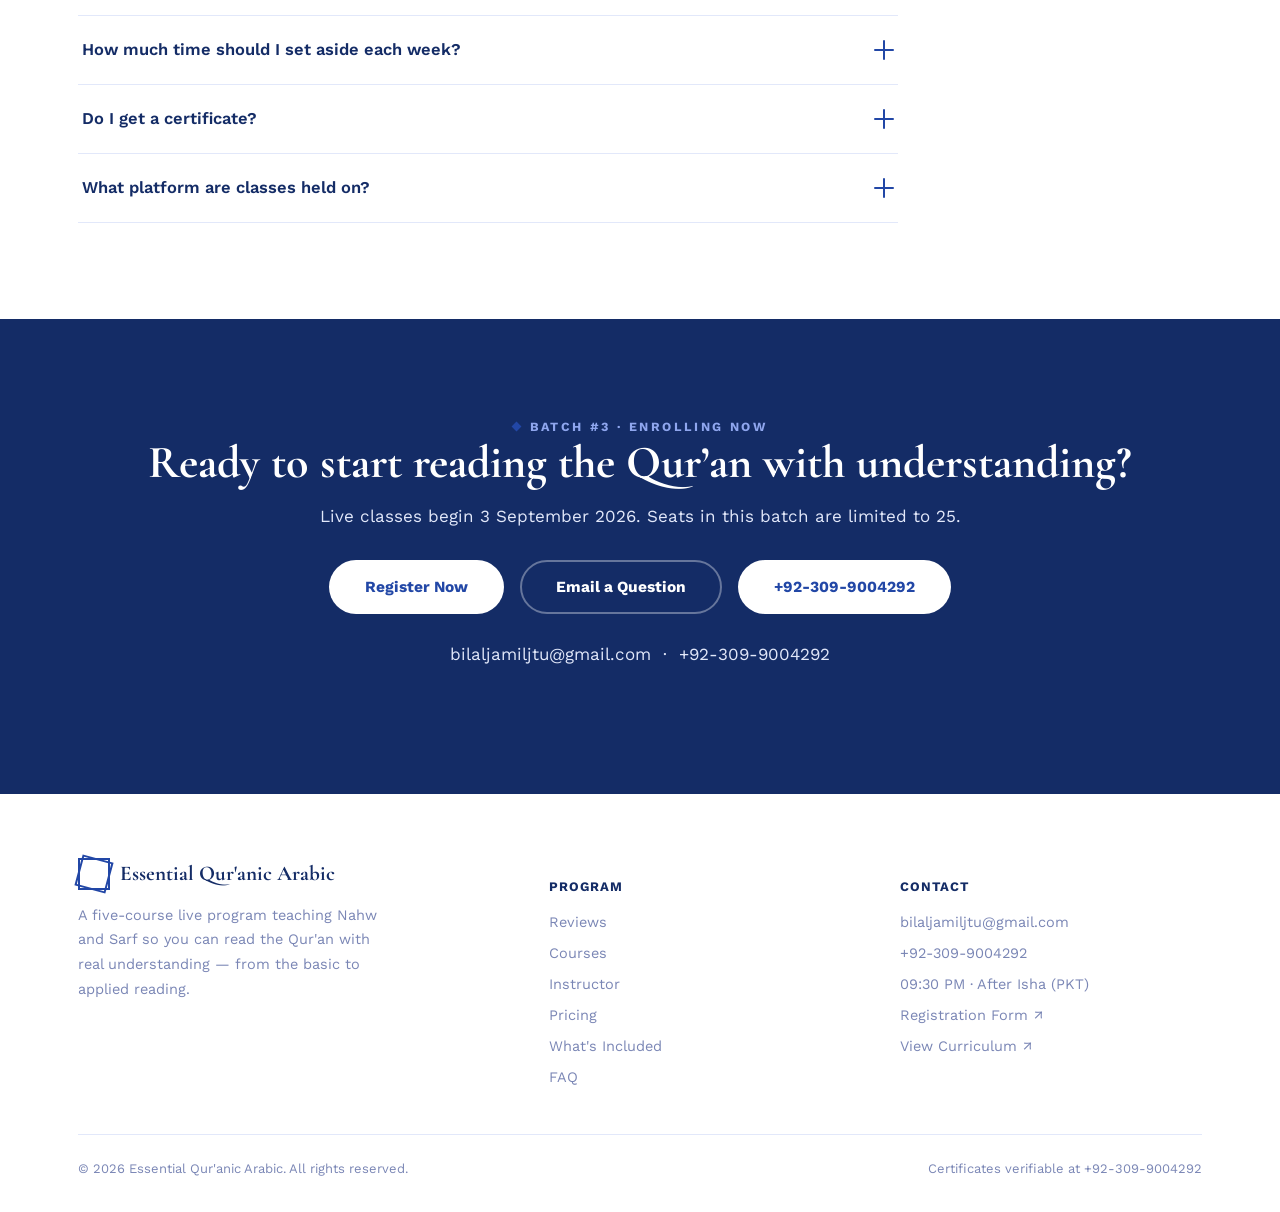
==== commit cf3e5494: "version 2.2" ====
--- a/index.html
+++ b/index.html
@@ -59,7 +59,7 @@
       <h1>Read the Qur’an with <em>understanding</em>, not just recitation.</h1>
       <p class="hero-sub">A structured, five-course live program that takes you from the Arabic alphabet to reading and analyzing real ayat &mdash; built for adult beginners with zero background in Arabic.</p>
       <div class="hero-actions">
-        <a href="https://forms.gle/2UCA8MqqVZhwpC8a7" target="_blank" rel="noopener" class="btn btn-primary">Register Now</a>
+        <a href="https://forms.gle/2UCA8MqqVZhwpC8a7" target="_blank" rel="noopener" class="btn btn-primary">Register Now ↗</a>
         <a href="#courses" class="btn btn-ghost">See the 5 Courses ↓</a>
       </div>
       <div class="hero-stats">
@@ -67,6 +67,12 @@
         <div><strong>One</strong><span>Month each</span></div>
         <div><strong>Live</strong><span>On Google Meet</span></div>
         <div><strong>6</strong><span>Certificates</span></div>
+      </div>
+      <br>
+      <div class="hero-actions">
+        <a href="index.html#testimonials" class="btn btn-ghost">See Reviews ↓</a>
+        <a href="course-outline.html" target="_blank" rel="noopener" class="btn btn-primary">View Curriculum ↗</a>
+
       </div>
     </div>
     <div class="medallion-wrap">
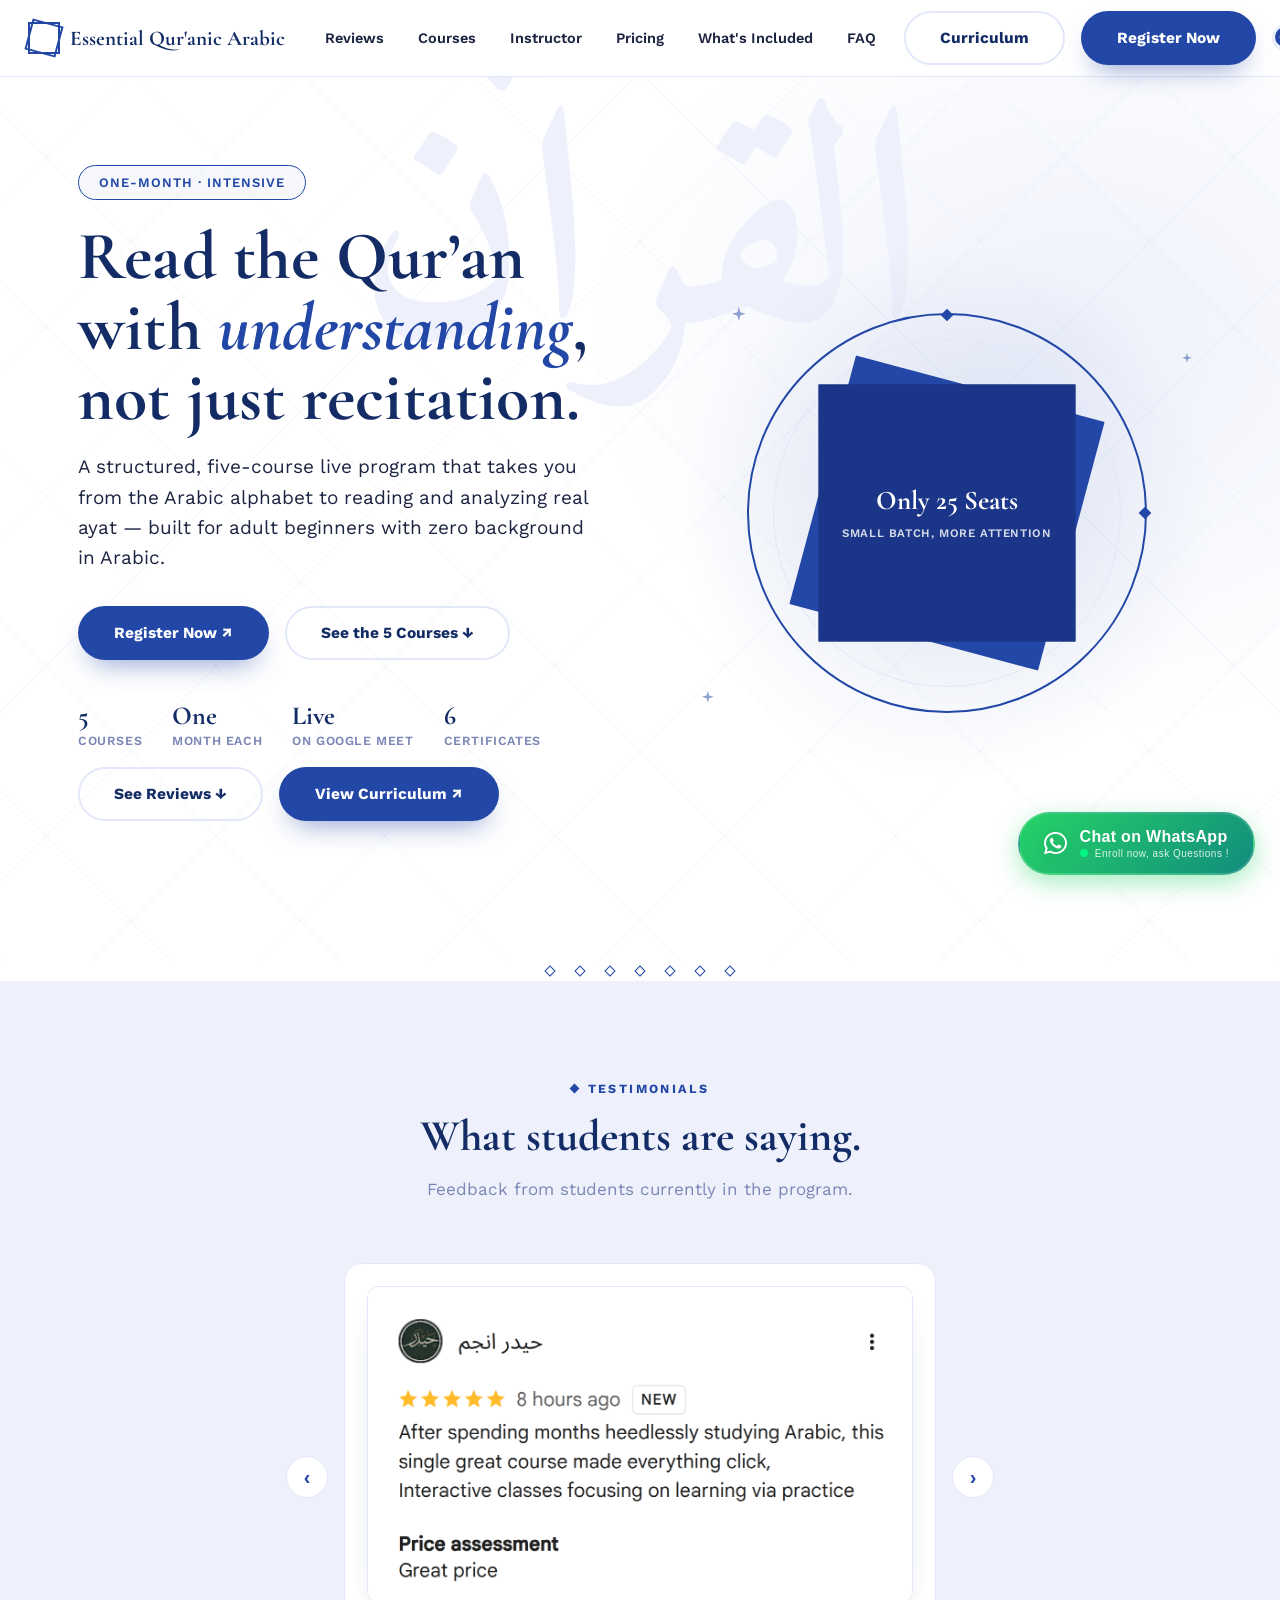
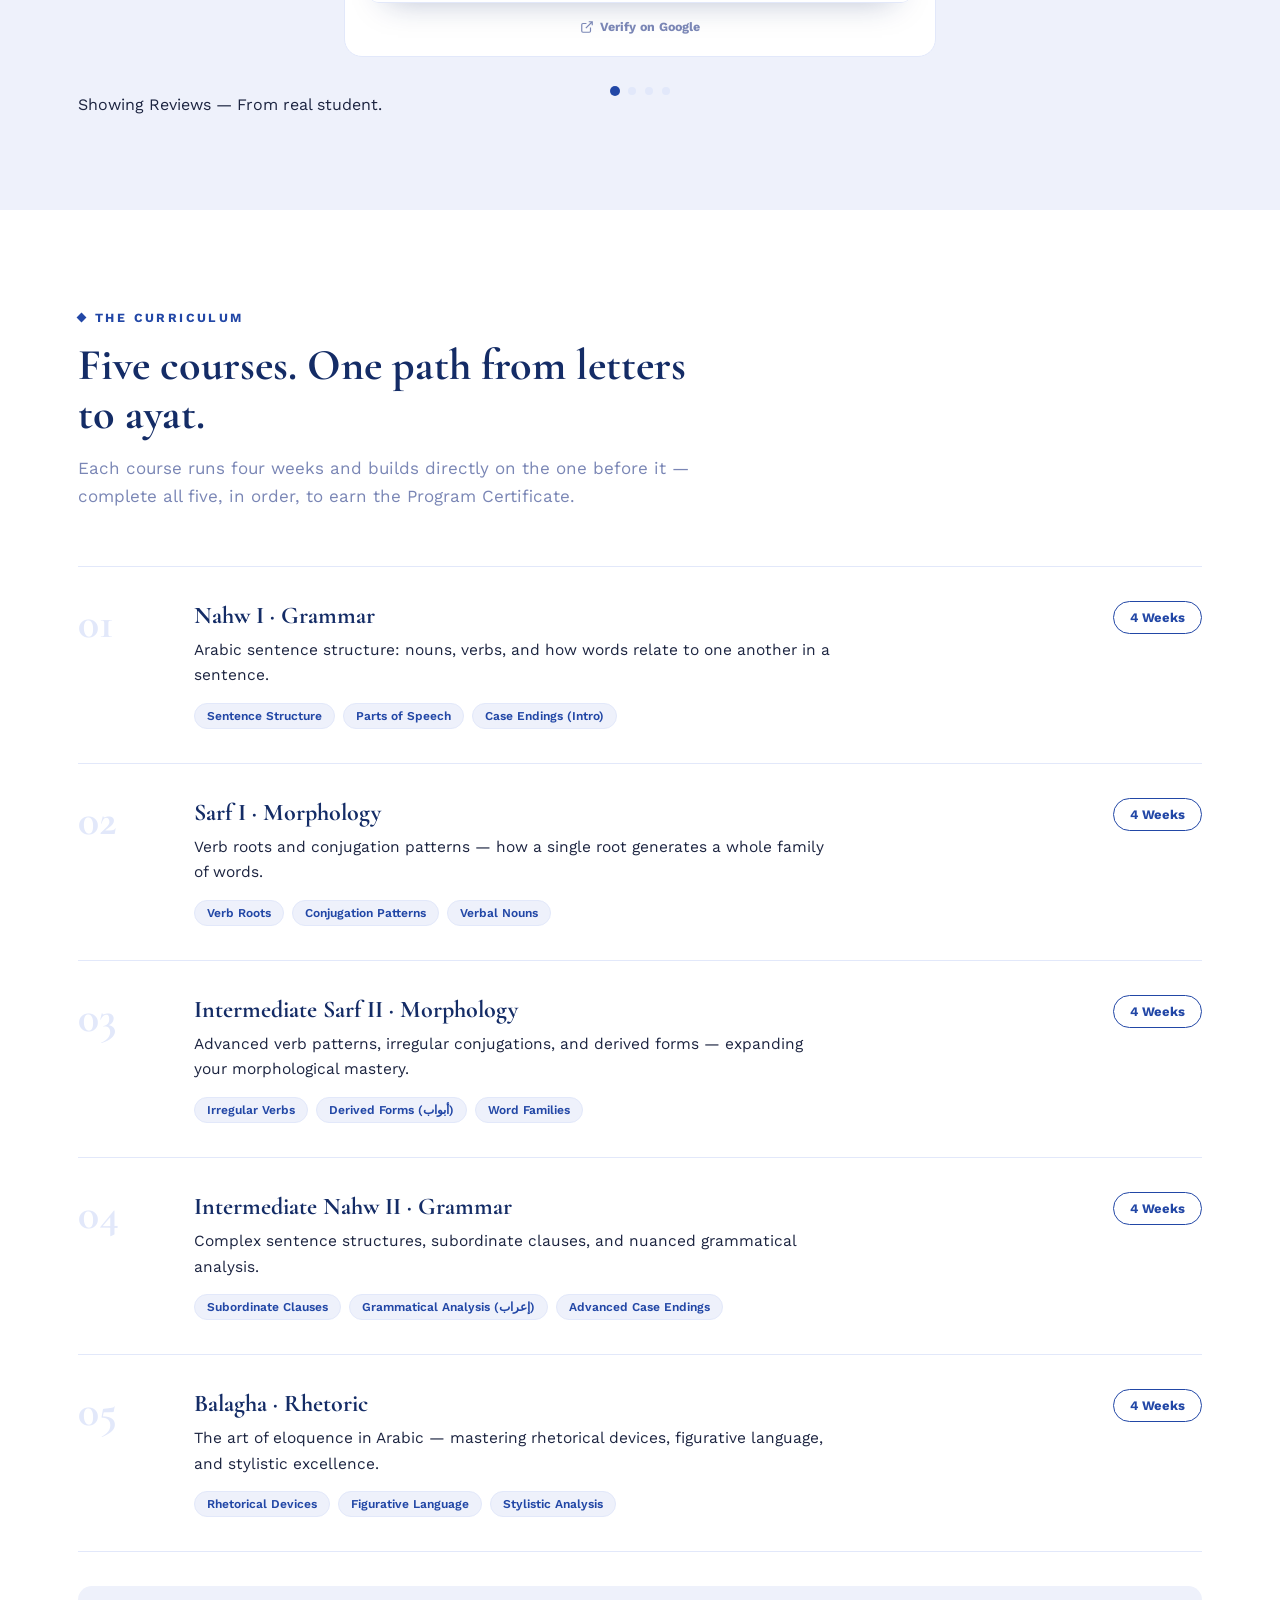
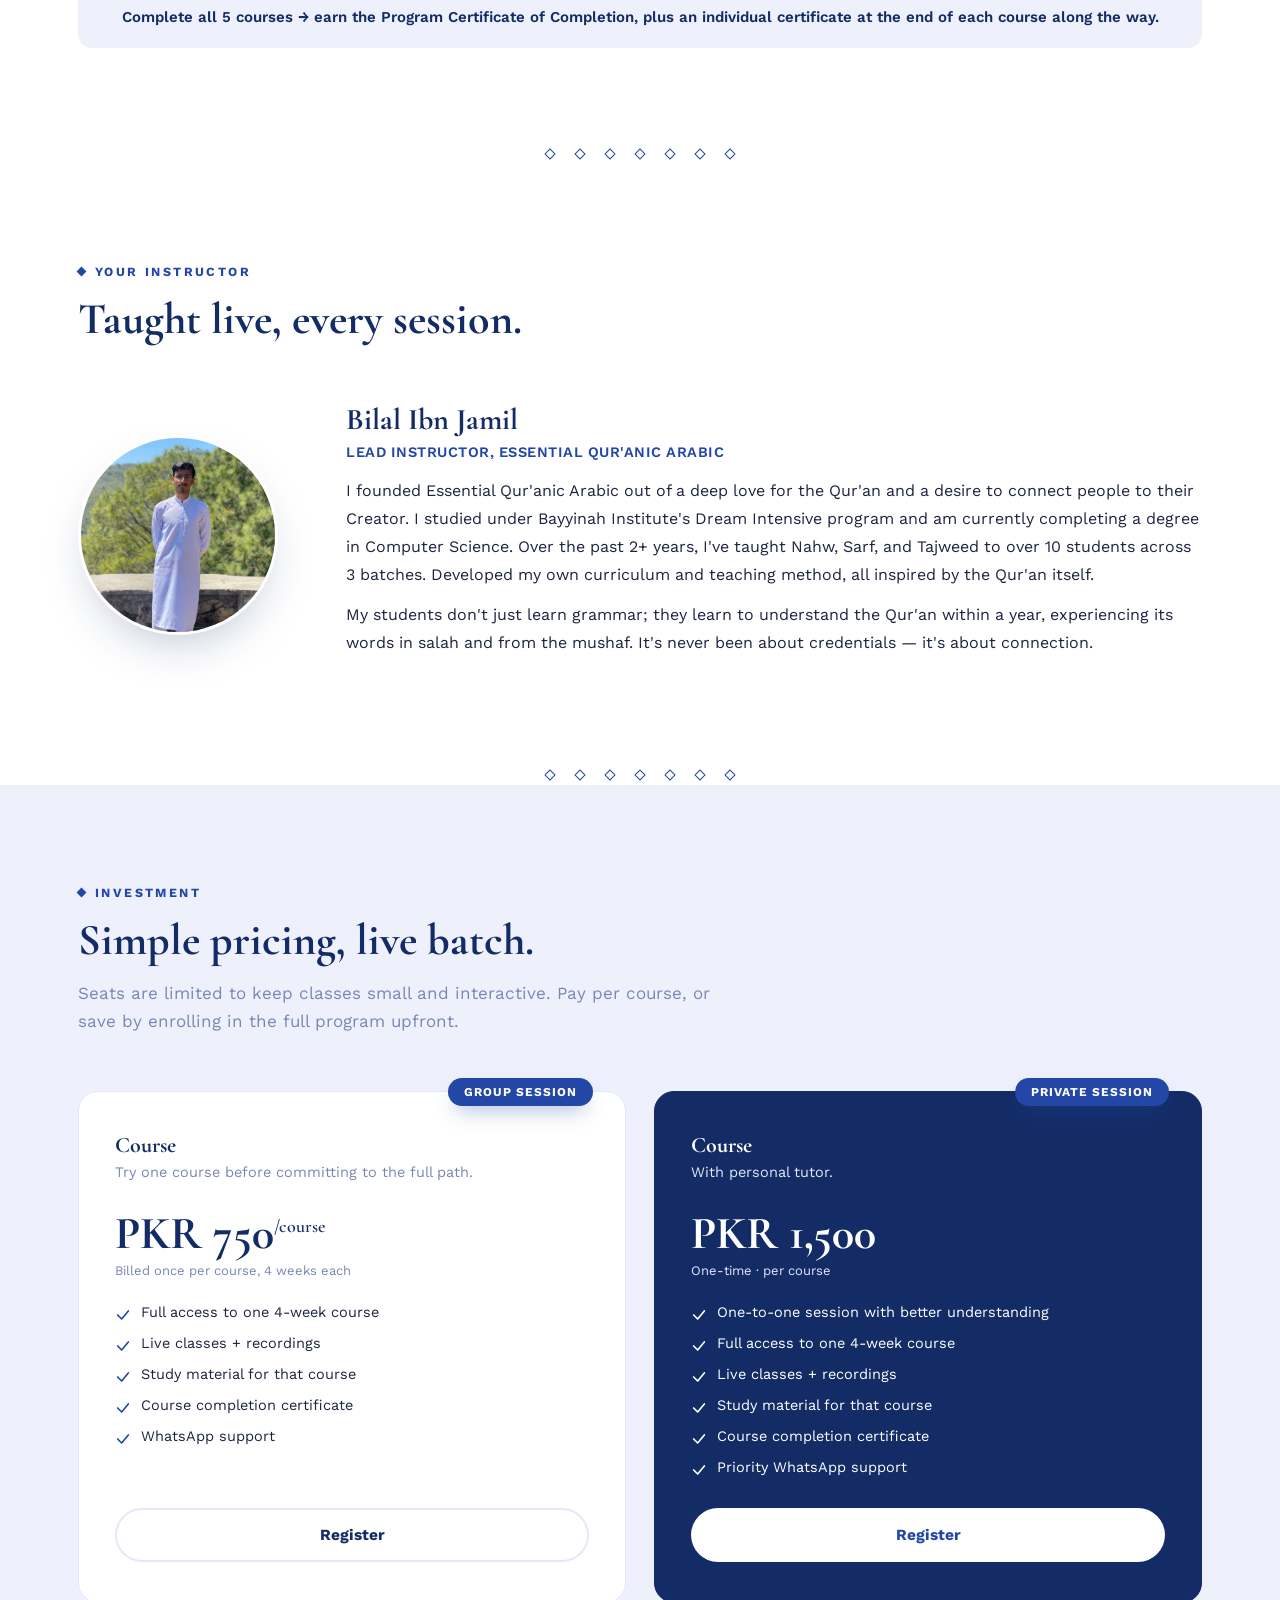
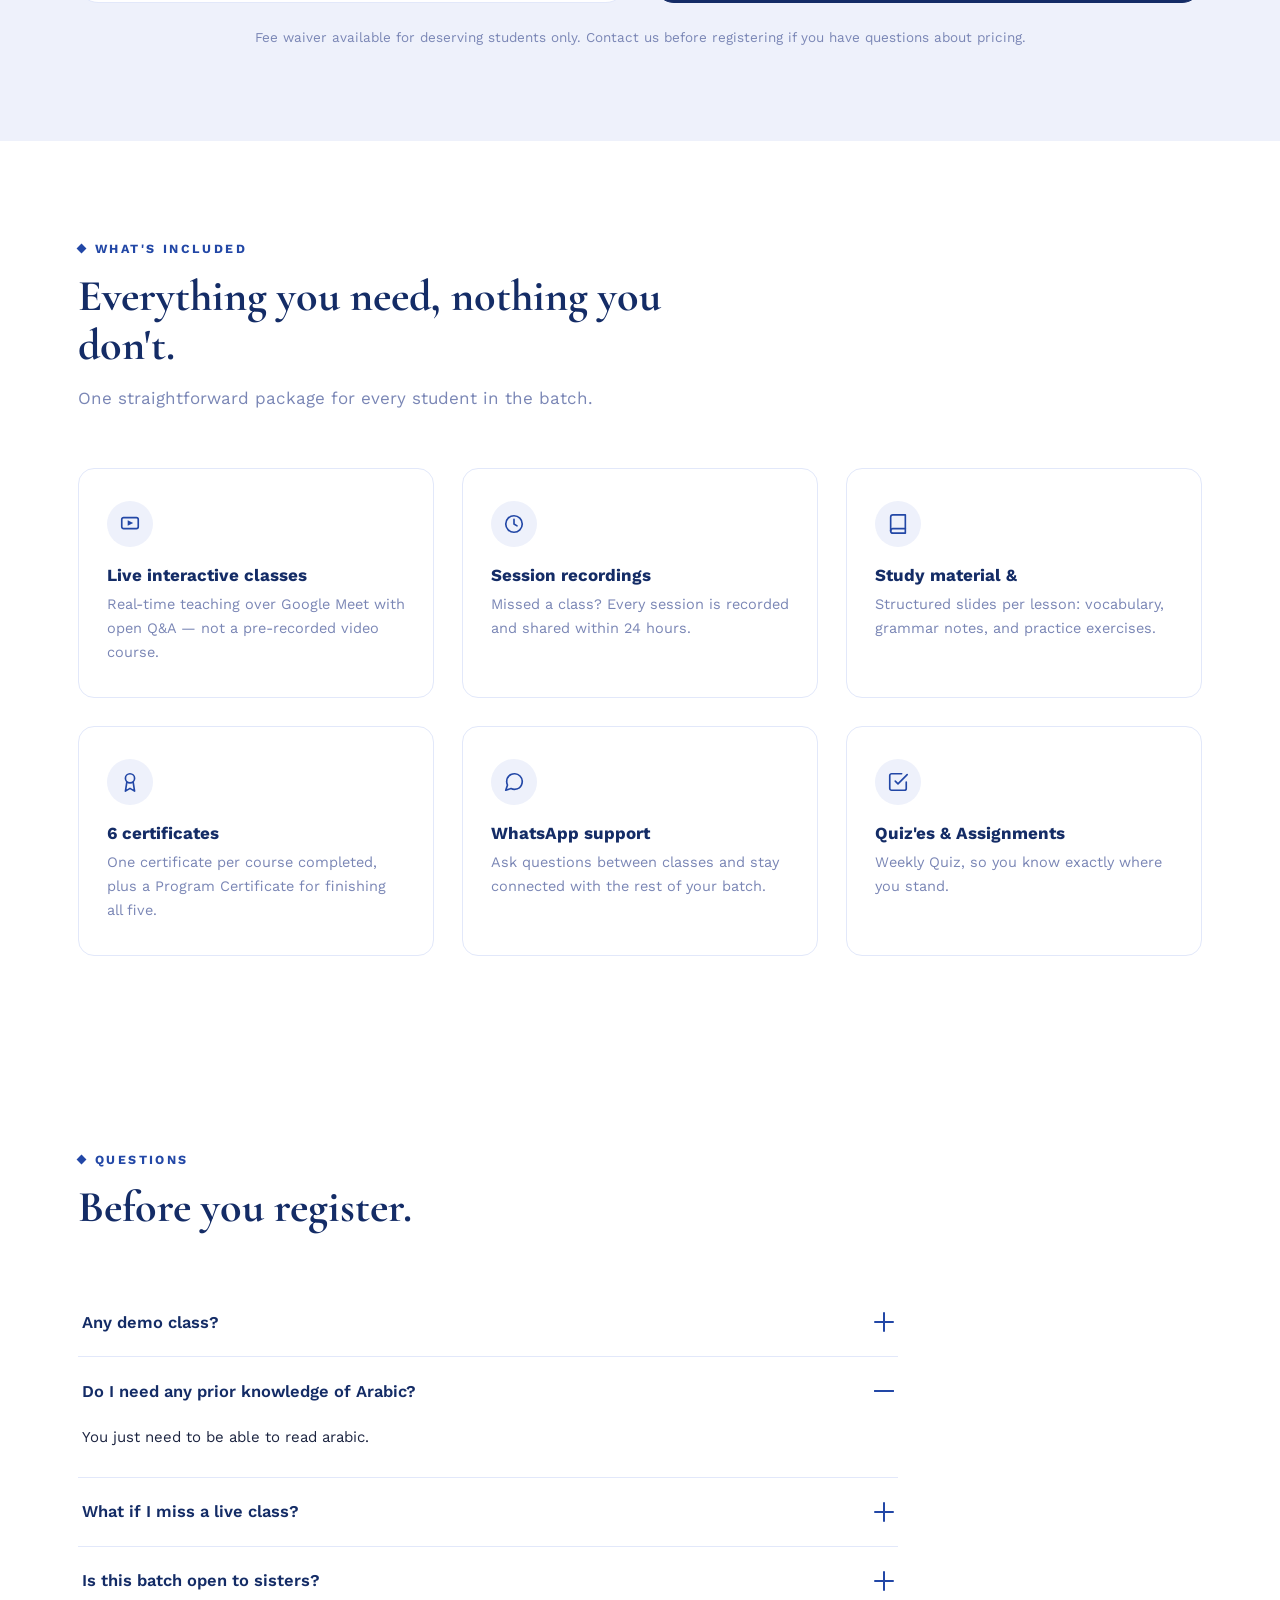
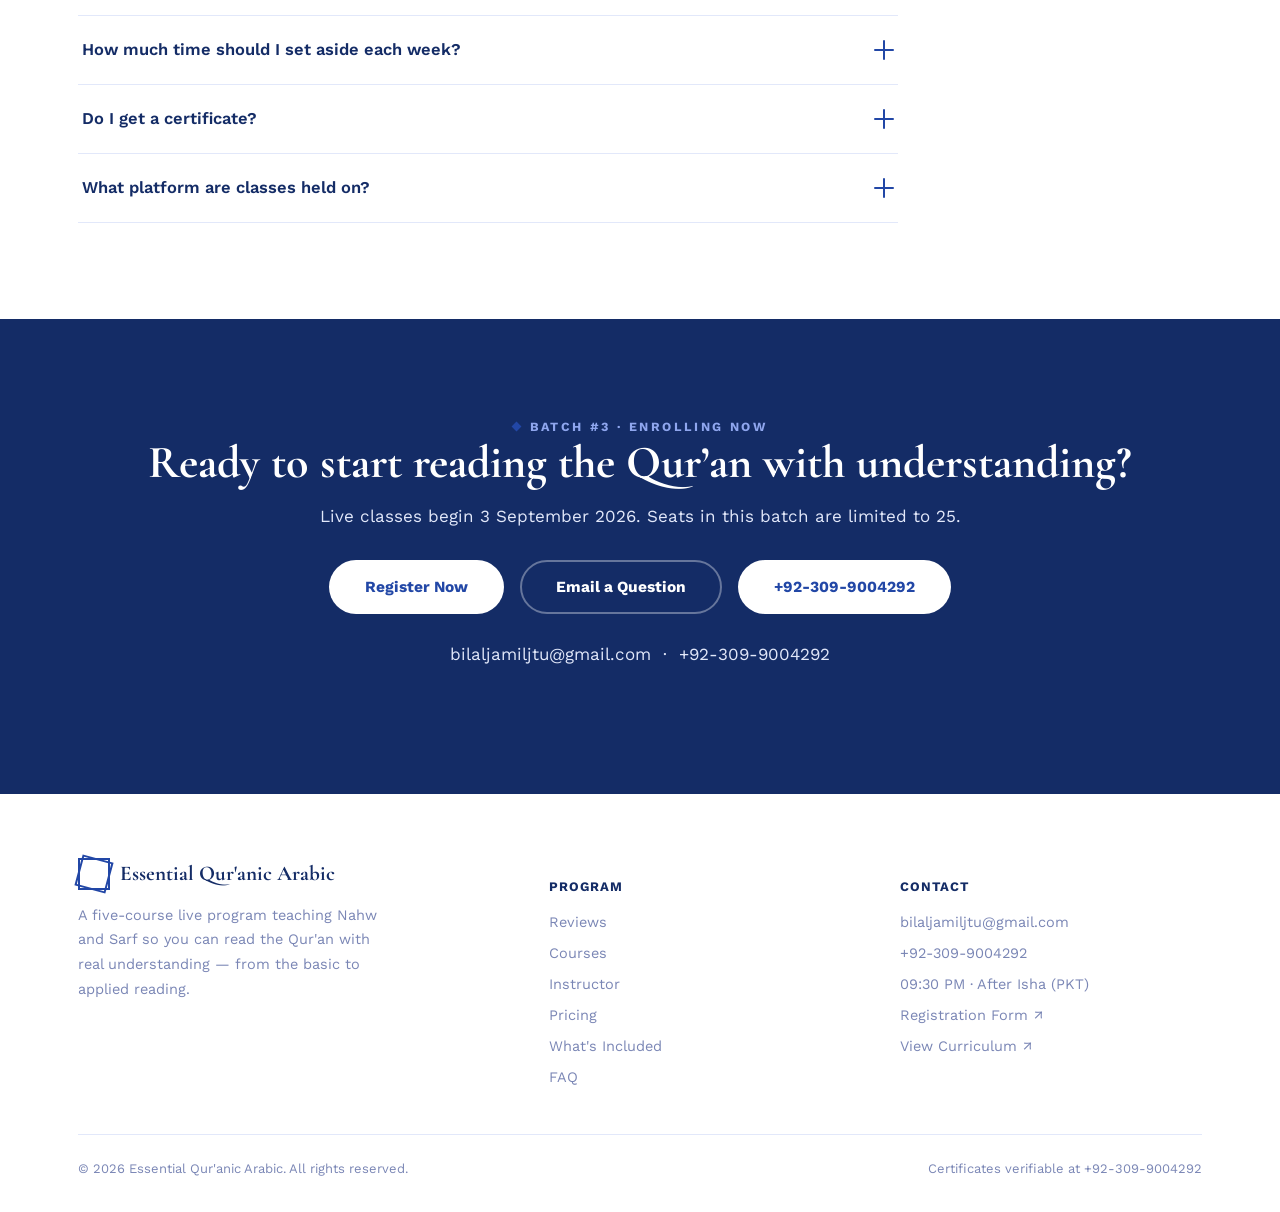
==== commit 7ae74883: "version 2.2" ====
--- a/index.html
+++ b/index.html
@@ -55,7 +55,7 @@
   <div class="hero-ar">القرآن</div>
   <div class="wrap hero-grid">
     <div>
-      <span class="hero-pill">One-Month–Style Intensive &middot; Batch #2</span>
+      <span class="hero-pill">One-Month &middot; Intensive </span>
       <h1>Read the Qur’an with <em>understanding</em>, not just recitation.</h1>
       <p class="hero-sub">A structured, five-course live program that takes you from the Arabic alphabet to reading and analyzing real ayat &mdash; built for adult beginners with zero background in Arabic.</p>
       <div class="hero-actions">
